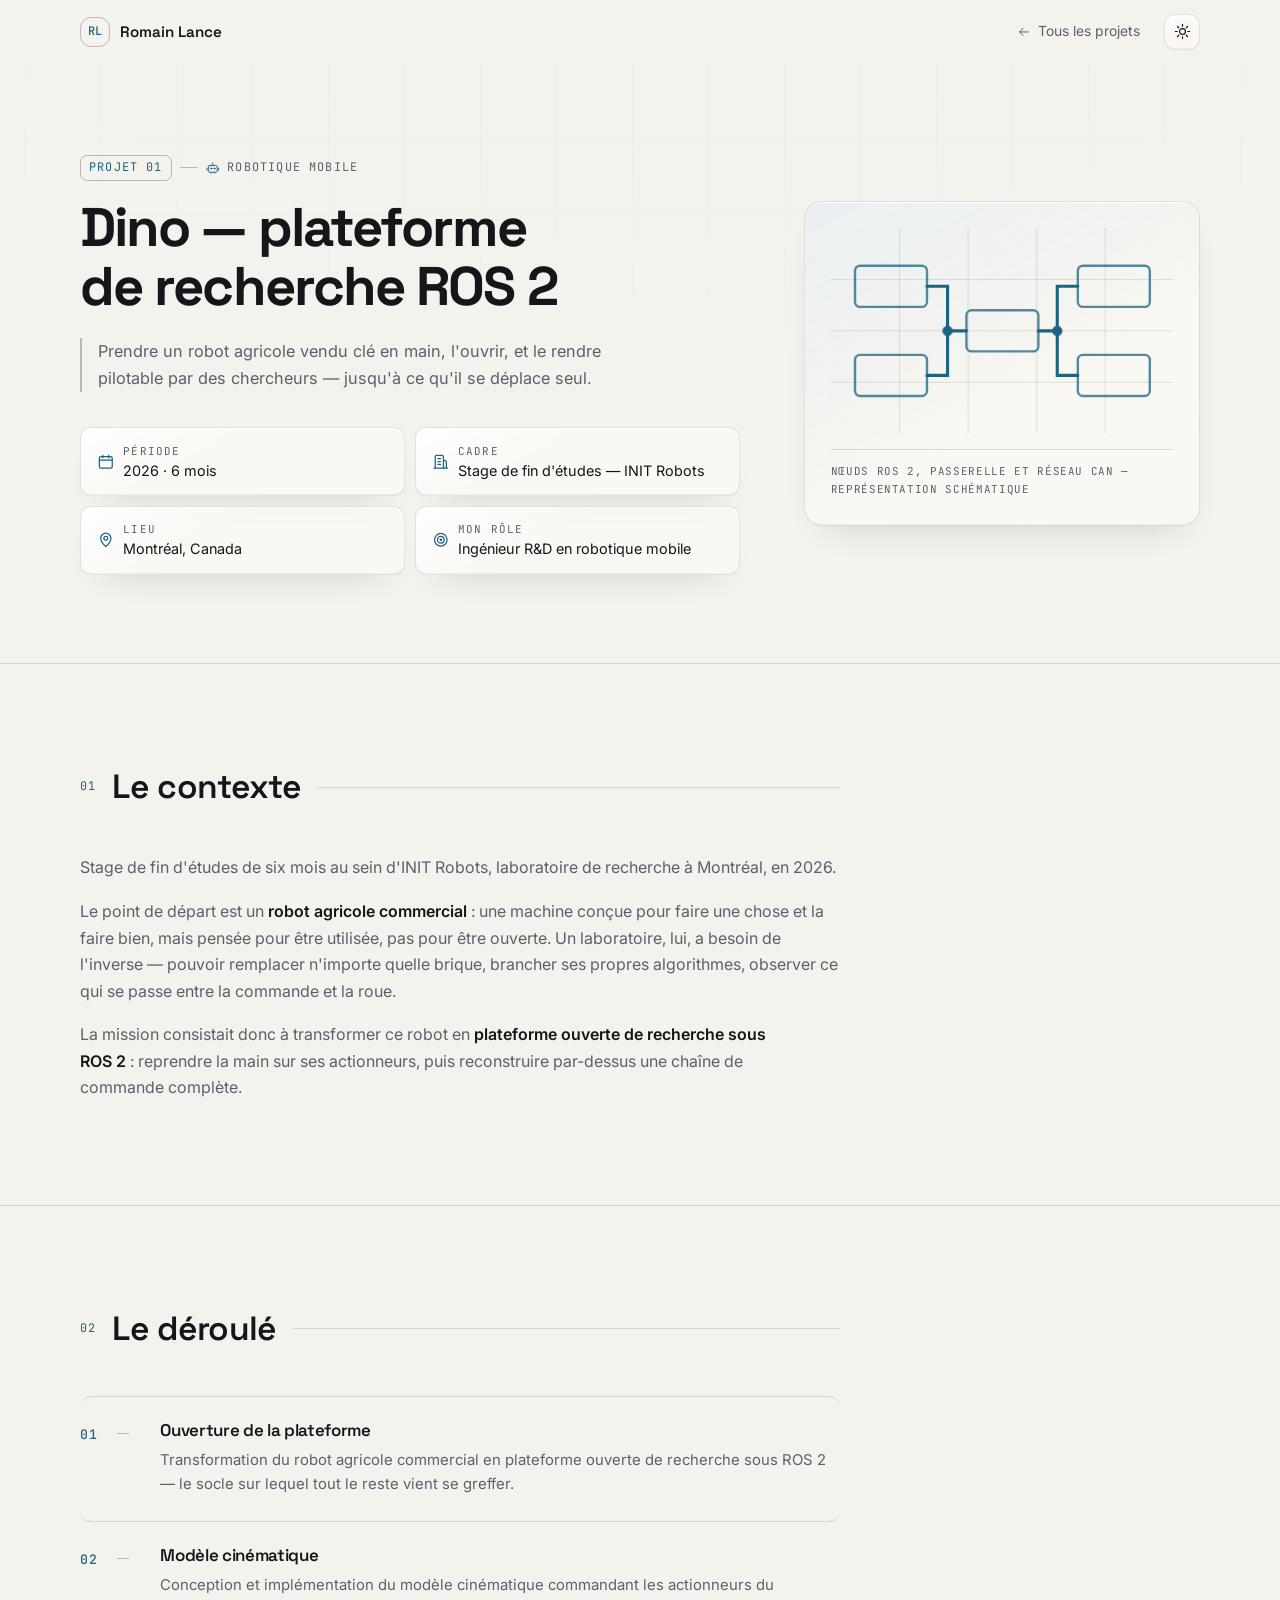
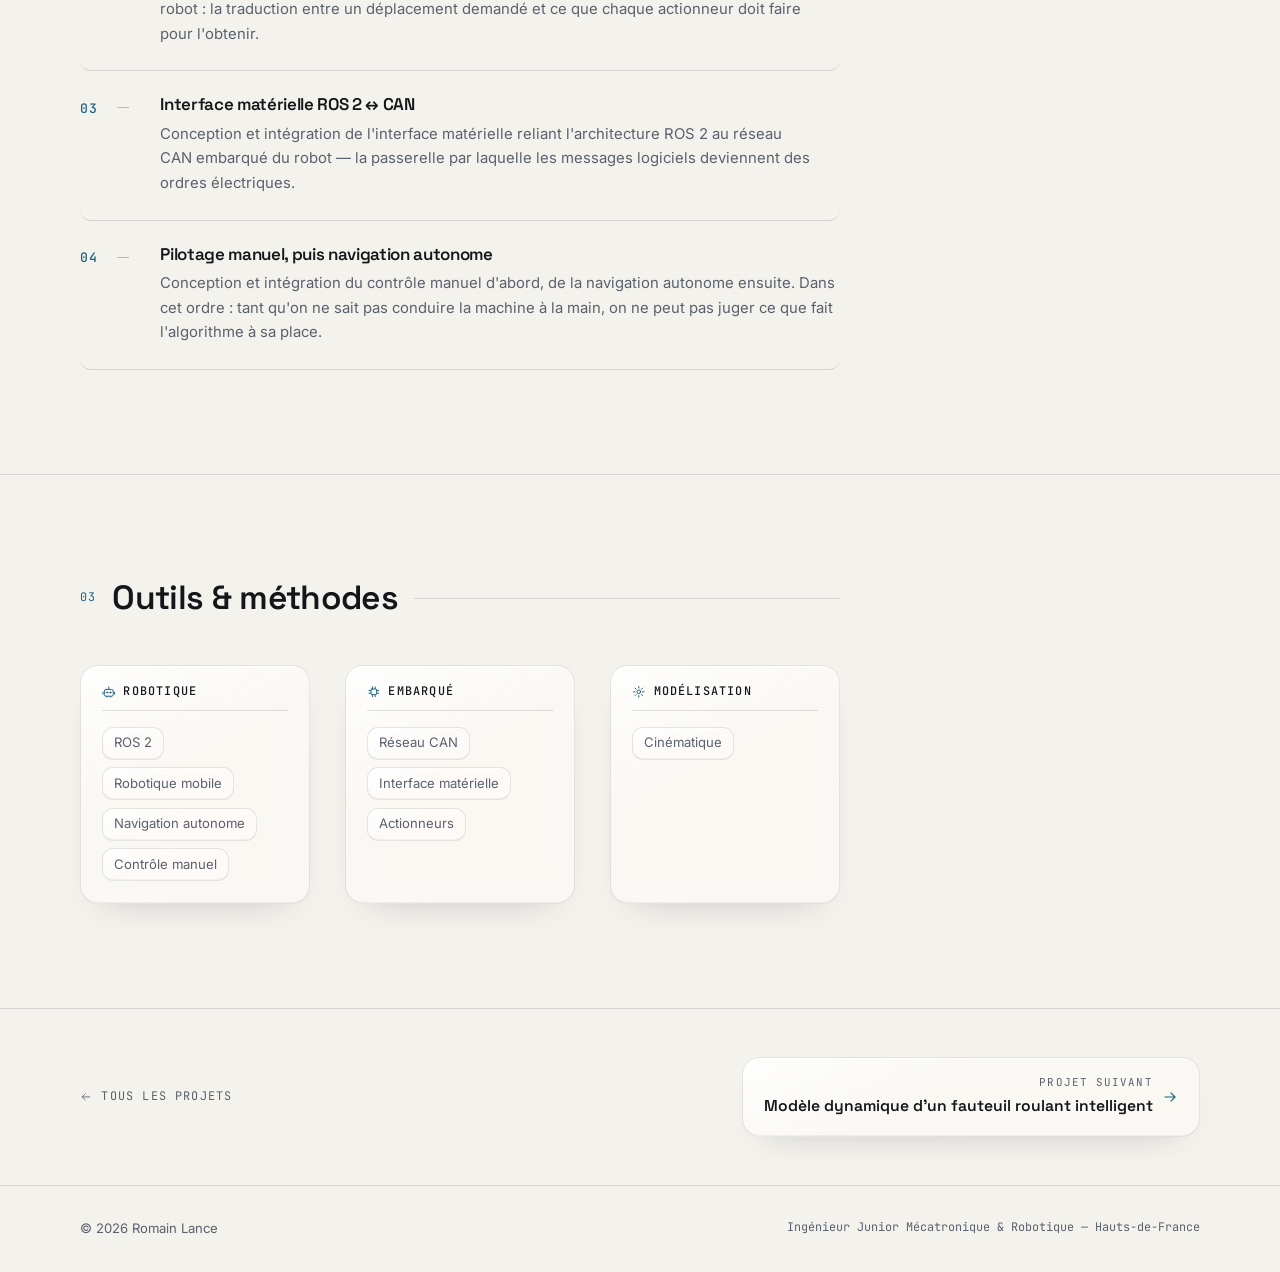
==== projets/dino-plateforme-ros2.html @ 8d3d7ca6 "Projet Dino, verre liquide, arrondis et ajustements d'interactions Contenu - Retour du titre « Ingén" ====
<!DOCTYPE html>
<html lang="fr" data-theme="light">
<head>
  <meta charset="UTF-8">
  <meta name="viewport" content="width=device-width, initial-scale=1">

  <title>Dino — plateforme de recherche ROS 2 — Romain Lance</title>
  <meta name="description" content="Stage de fin d'études chez INIT Robots à Montréal : transformation d'un robot agricole commercial en plateforme ouverte de recherche sous ROS 2, du modèle cinématique à la navigation autonome.">
  <meta name="theme-color" content="#f4f2ed" media="(prefers-color-scheme: light)">
  <meta name="theme-color" content="#0e1014" media="(prefers-color-scheme: dark)">

  <meta property="og:type" content="article">
  <meta property="og:title" content="Dino — plateforme de recherche ROS 2">
  <meta property="og:description" content="Ouvrir un robot agricole commercial pour en faire une plateforme de recherche — INIT Robots, Montréal.">
  <meta property="og:locale" content="fr_FR">

  <link rel="icon" href="data:image/svg+xml,<svg xmlns='http://www.w3.org/2000/svg' viewBox='0 0 100 100'><rect width='100' height='100' rx='18' fill='%231d6382'/><text x='50' y='69' font-family='ui-monospace,monospace' font-size='46' font-weight='700' fill='%23ffffff' text-anchor='middle'>RL</text></svg>">

  <link rel="preconnect" href="https://fonts.googleapis.com">
  <link rel="preconnect" href="https://fonts.gstatic.com" crossorigin>
  <link href="https://fonts.googleapis.com/css2?family=Inter:wght@400;500;600&family=JetBrains+Mono:wght@400;500&family=Space+Grotesk:wght@500;600;700&display=swap" rel="stylesheet">

  <link rel="stylesheet" href="../css/style.css">
  <link rel="stylesheet" href="../css/project.css">

  <script>
    (function () {
      var root = document.documentElement;

      try {
        var saved = localStorage.getItem('theme');
        var prefersDark = window.matchMedia('(prefers-color-scheme: dark)').matches;
        root.dataset.theme = saved || (prefersDark ? 'dark' : 'light');
      } catch (e) { /* stockage indisponible */ }

      // Masque les éléments animés à l'entrée ; js/effects.js les dévoile.
      root.classList.add('js-intro');

      // Filet de sécurité si effects.js ne s'exécute pas.
      window.setTimeout(function () {
        if (!root.hasAttribute('data-intro-ready')) { root.classList.remove('js-intro'); }
      }, 2500);
    })();
  </script>

  <script src="../js/icons.js" defer></script>
</head>

<body>
  <a class="skip-link" href="#contenu">Aller au contenu</a>
  <div class="page-veil" id="pageVeil" aria-hidden="true"></div>
  <div class="progress" aria-hidden="true"><span class="progress__bar" id="progressBar"></span></div>

  <header class="nav" id="nav">
    <div class="nav__inner">
      <a href="../index.html" class="nav__brand">
        <span class="nav__mark" aria-hidden="true">RL</span>
        <span class="nav__name">Romain&nbsp;Lance</span>
      </a>

      <a class="nav__back" href="../index.html#projets">
        <svg class="ico" aria-hidden="true"><use href="#i-back"></use></svg>
        Tous les projets
      </a>

      <div class="nav__actions">
        <button class="icon-btn" id="themeToggle" type="button" aria-label="Basculer le thème sombre" title="Basculer le thème">
          <svg class="ico icon-sun" aria-hidden="true"><use href="#i-sun"></use></svg>
          <svg class="ico icon-moon" aria-hidden="true"><use href="#i-moon"></use></svg>
        </button>
      </div>
    </div>
  </header>

  <main id="contenu">

    <!-- ============================================================
         EN-TÊTE DU PROJET
         ============================================================ -->
    <section class="phero">
      <div class="phero__aura" aria-hidden="true"></div>

      <div class="wrap phero__grid">
        <div class="phero__text">
          <p class="eyebrow intro" data-intro="1">
            <span class="phero__num">Projet 01</span>
            <span class="phero__sep" aria-hidden="true"></span>
            <svg class="ico" aria-hidden="true"><use href="#i-robot"></use></svg>
            Robotique mobile
          </p>

          <h1 class="phero__title">
            <span class="line intro" data-intro="2"><span>Dino — plateforme</span></span>
            <span class="line intro" data-intro="3"><span>de recherche ROS 2</span></span>
          </h1>

          <p class="phero__lede intro" data-intro="4">
            Prendre un robot agricole vendu clé en main, l'ouvrir, et le rendre pilotable par
            des chercheurs — jusqu'à ce qu'il se déplace seul.
          </p>

          <ul class="phero__meta intro" data-intro="5">
            <li>
              <svg class="ico" aria-hidden="true"><use href="#i-calendar"></use></svg>
              <span class="phero__k">Période</span>
              <span class="phero__v">2026 · 6 mois</span>
            </li>
            <li>
              <svg class="ico" aria-hidden="true"><use href="#i-building"></use></svg>
              <span class="phero__k">Cadre</span>
              <span class="phero__v">Stage de fin d'études — INIT Robots</span>
            </li>
            <li>
              <svg class="ico" aria-hidden="true"><use href="#i-pin"></use></svg>
              <span class="phero__k">Lieu</span>
              <span class="phero__v">Montréal, Canada</span>
            </li>
            <li>
              <svg class="ico" aria-hidden="true"><use href="#i-target"></use></svg>
              <span class="phero__k">Mon rôle</span>
              <span class="phero__v">Ingénieur R&amp;D en robotique mobile</span>
            </li>
          </ul>
        </div>

        <figure class="phero__figure intro" data-intro="4">
          <svg class="diagram diagram--lg" viewBox="0 0 200 120" aria-hidden="true">
            <path class="diagram__grid" d="M0 30h200M0 60h200M0 90h200M40 0v120M80 0v120M120 0v120M160 0v120"/>
            <path class="diagram__draw" d="M56 34h12v26h11M56 86h12V60M121 60h11V34h12M132 60v26h12"/>
            <rect class="diagram__box" x="14" y="22" width="42" height="24" rx="3"/>
            <rect class="diagram__box" x="14" y="74" width="42" height="24" rx="3"/>
            <rect class="diagram__box" x="79" y="48" width="42" height="24" rx="3"/>
            <rect class="diagram__box" x="144" y="22" width="42" height="24" rx="3"/>
            <rect class="diagram__box" x="144" y="74" width="42" height="24" rx="3"/>
            <circle class="diagram__dot" cx="68" cy="60" r="3"/>
            <circle class="diagram__dot" cx="132" cy="60" r="3"/>
          </svg>
          <figcaption>Nœuds ROS 2, passerelle et réseau CAN — représentation schématique</figcaption>
        </figure>
      </div>
    </section>

    <!-- ============================================================
         LE CONTEXTE
         ============================================================ -->
    <section class="section">
      <div class="wrap wrap--narrow">
        <header class="section__head reveal" data-reveal="up">
          <span class="section__num" aria-hidden="true">01</span>
          <h2>Le contexte</h2>
          <span class="section__rule" aria-hidden="true"></span>
        </header>

        <div class="prose reveal" data-reveal="up">
          <p>
            Stage de fin d'études de six mois au sein d'INIT&nbsp;Robots, laboratoire de recherche
            à Montréal, en 2026.
          </p>
          <p>
            Le point de départ est un <strong>robot agricole commercial</strong> : une machine
            conçue pour faire une chose et la faire bien, mais pensée pour être utilisée, pas
            pour être ouverte. Un laboratoire, lui, a besoin de l'inverse — pouvoir remplacer
            n'importe quelle brique, brancher ses propres algorithmes, observer ce qui se passe
            entre la commande et la roue.
          </p>
          <p>
            La mission consistait donc à transformer ce robot en <strong>plateforme ouverte de
            recherche sous ROS&nbsp;2</strong> : reprendre la main sur ses actionneurs, puis
            reconstruire par-dessus une chaîne de commande complète.
          </p>
        </div>
      </div>
    </section>

    <!-- ============================================================
         LE DÉROULÉ
         ============================================================ -->
    <section class="section">
      <div class="wrap wrap--narrow">
        <header class="section__head reveal" data-reveal="up">
          <span class="section__num" aria-hidden="true">02</span>
          <h2>Le déroulé</h2>
          <span class="section__rule" aria-hidden="true"></span>
        </header>

        <ol class="steps">
          <li class="step reveal" data-reveal="up">
            <span class="step__num" aria-hidden="true">01</span>
            <div class="step__body">
              <h3>Ouverture de la plateforme</h3>
              <p>
                Transformation du robot agricole commercial en plateforme ouverte de recherche
                sous ROS&nbsp;2 — le socle sur lequel tout le reste vient se greffer.
              </p>
            </div>
          </li>

          <li class="step reveal" data-reveal="up">
            <span class="step__num" aria-hidden="true">02</span>
            <div class="step__body">
              <h3>Modèle cinématique</h3>
              <p>
                Conception et implémentation du modèle cinématique commandant les actionneurs
                du robot : la traduction entre un déplacement demandé et ce que chaque
                actionneur doit faire pour l'obtenir.
              </p>
            </div>
          </li>

          <li class="step reveal" data-reveal="up">
            <span class="step__num" aria-hidden="true">03</span>
            <div class="step__body">
              <h3>Interface matérielle ROS 2 ↔ CAN</h3>
              <p>
                Conception et intégration de l'interface matérielle reliant l'architecture
                ROS&nbsp;2 au réseau CAN embarqué du robot — la passerelle par laquelle les
                messages logiciels deviennent des ordres électriques.
              </p>
            </div>
          </li>

          <li class="step reveal" data-reveal="up">
            <span class="step__num" aria-hidden="true">04</span>
            <div class="step__body">
              <h3>Pilotage manuel, puis navigation autonome</h3>
              <p>
                Conception et intégration du contrôle manuel d'abord, de la navigation autonome
                ensuite. Dans cet ordre : tant qu'on ne sait pas conduire la machine à la main,
                on ne peut pas juger ce que fait l'algorithme à sa place.
              </p>
            </div>
          </li>
        </ol>
      </div>
    </section>

    <!-- ============================================================
         OUTILS & MÉTHODES
         ============================================================ -->
    <section class="section">
      <div class="wrap wrap--narrow">
        <header class="section__head reveal" data-reveal="up">
          <span class="section__num" aria-hidden="true">03</span>
          <h2>Outils &amp; méthodes</h2>
          <span class="section__rule" aria-hidden="true"></span>
        </header>

        <div class="toolset">
          <section class="skill reveal spotlight tilt" data-reveal="up">
            <h3 class="skill__title"><svg class="ico" aria-hidden="true"><use href="#i-robot"></use></svg> Robotique</h3>
            <ul class="tags">
              <li>ROS 2</li><li>Robotique mobile</li><li>Navigation autonome</li><li>Contrôle manuel</li>
            </ul>
          </section>

          <section class="skill reveal spotlight tilt" data-reveal="up">
            <h3 class="skill__title"><svg class="ico" aria-hidden="true"><use href="#i-chip"></use></svg> Embarqué</h3>
            <ul class="tags">
              <li>Réseau CAN</li><li>Interface matérielle</li><li>Actionneurs</li>
            </ul>
          </section>

          <section class="skill reveal spotlight tilt" data-reveal="up">
            <h3 class="skill__title"><svg class="ico" aria-hidden="true"><use href="#i-cog"></use></svg> Modélisation</h3>
            <ul class="tags">
              <li>Cinématique</li>
            </ul>
          </section>
        </div>
      </div>
    </section>

    <nav class="pnav" aria-label="Autres projets">
      <div class="wrap pnav__inner">
        <a class="pnav__link pnav__link--all" href="../index.html#projets">
          <svg class="ico" aria-hidden="true"><use href="#i-back"></use></svg>
          Tous les projets
        </a>
        <a class="pnav__link pnav__link--next magnetic" href="fauteuil-roulant-intelligent.html">
          <span>
            <span class="pnav__k">Projet suivant</span>
            <span class="pnav__v">Modèle dynamique d'un fauteuil roulant intelligent</span>
          </span>
          <svg class="ico" aria-hidden="true"><use href="#i-arrow"></use></svg>
        </a>
      </div>
    </nav>

  </main>

  <footer class="footer">
    <div class="wrap footer__inner">
      <p>© <span id="year">2026</span> Romain Lance</p>
      <p class="footer__meta">Ingénieur Junior Mécatronique &amp; Robotique — Hauts-de-France</p>
    </div>
  </footer>

  <script src="../js/main.js"></script>
  <script src="../js/effects.js"></script>
</body>
</html>
---- css/style.css ----
/* =============================================================================
   Portfolio — Romain Lance
   Feuille de styles principale, partagée par toutes les pages.

   Direction visuelle « blueprint technique » : charbon / ivoire, accent
   bleu-acier, grille de fond en filigrane, repères de coupe et métadonnées
   en monospace.

   Sommaire
   01. Réinitialisation et base
   02. Jetons de thème (clair / sombre)
   03. Typographie
   04. Icônes
   05. Utilitaires de mise en page
   06. Fond quadrillé
   07. Voile de transition entre pages
   08. Navigation
   09. Hero
   10. En-têtes de section
   11. À propos
   12. Timeline (parcours)
   13. Cartes projets
   14. Diagrammes SVG
   15. Compétences
   16. Formation
   17. Contact
   18. Pied de page
   19. Verre liquide
   20. Effets au pointeur (halo, relief, aimantation)
   21. Animations d'entrée et apparitions au scroll
   22. Responsive
   23. Impression
   ========================================================================== */


/* 01. RÉINITIALISATION ET BASE
   -------------------------------------------------------------------------- */
*,
*::before,
*::after { box-sizing: border-box; }

* { margin: 0; }

html {
  scroll-behavior: smooth;
  -webkit-text-size-adjust: 100%;
}

body {
  background: var(--bg);
  color: var(--ink);
  font-family: var(--font-body);
  font-size: 1rem;
  line-height: 1.65;
  -webkit-font-smoothing: antialiased;
  overflow-x: hidden;
  transition: background-color .3s ease, color .3s ease;
  /* Le pointeur garde la même forme sur toute la page : la valeur par défaut
     `auto` fait basculer en curseur de saisie dès qu'on passe sur du texte,
     ce qui donne une impression d'instabilité. La sélection du texte reste
     évidemment possible. */
  cursor: default;
}

/* Seuls les éléments réellement actionnables changent la forme du pointeur */
a,
button,
label,
summary,
.tl { cursor: pointer; }

input,
textarea,
select { cursor: text; }

button,
input[type='submit'],
input[type='button'] { cursor: pointer; }

img { display: block; max-width: 100%; }

ul, ol { list-style: none; padding: 0; }

a { color: inherit; text-decoration: none; }

button, input, textarea { font: inherit; color: inherit; }

:focus-visible {
  outline: 2px solid var(--accent);
  outline-offset: 3px;
  border-radius: 2px;
}

.skip-link {
  position: absolute;
  top: -100px;
  left: 1rem;
  z-index: 300;
  padding: .6rem 1rem;
  background: var(--accent);
  color: #fff;
  font-size: .85rem;
  transition: top .2s ease;
}
.skip-link:focus { top: 1rem; }


/* 02. JETONS DE THÈME
   -------------------------------------------------------------------------- */
:root {
  --font-title: 'Space Grotesk', system-ui, sans-serif;
  --font-body: 'Inter', system-ui, -apple-system, sans-serif;
  --font-mono: 'JetBrains Mono', ui-monospace, 'SFMono-Regular', monospace;

  --wrap: 1120px;
  --wrap-narrow: 760px;
  --nav-h: 64px;
  --grid-size: 76px;

  /* Échelle d'arrondis : petits contrôles, panneaux, grands blocs */
  --radius-sm: 7px;
  --radius: 11px;
  --radius-lg: 18px;
  --radius-xl: 24px;

  --ease-out: cubic-bezier(.2, .7, .3, 1);

  /* Recette du verre liquide, assemblée une fois et réutilisée partout.
     Les variables citées ici sont redéfinies par thème plus bas : la
     résolution ayant lieu sur l'élément, chaque thème obtient sa version. */
  --glass-fill: linear-gradient(152deg, var(--glass-sheen), transparent 42%);
  --glass-shadow-stack:
    inset 0 1px 0 0 var(--glass-sheen),
    inset 0 -1px 0 0 var(--glass-shade),
    0 16px 36px -26px var(--glass-cast);
  --glass-blur: blur(12px) saturate(165%);
}

/* Thème clair — ivoire / charbon */
[data-theme='light'] {
  --bg: #f4f2ed;
  --surface: #fbfaf8;
  --surface-2: #efece5;
  --ink: #14161a;
  --muted: #59616d;
  --line: rgba(20, 22, 26, .13);
  --line-2: rgba(20, 22, 26, .26);
  --grid: rgba(20, 22, 26, .055);
  --accent: #1d6382;
  --accent-ink: #ffffff;
  --accent-wash: rgba(29, 99, 130, .09);
  --accent-glow: rgba(29, 99, 130, .16);
  /* Halos au curseur : volontairement très peu opaques, l'effet doit se
     deviner plutôt que se voir. */
  --aura: rgba(29, 99, 130, .11);
  --aura-soft: rgba(29, 99, 130, .045);
  --signal: #a9532a;
  --nav-bg: rgba(244, 242, 237, .82);
  --veil: #f4f2ed;

  /* Verre liquide — thème clair */
  --glass-bg: rgba(253, 252, 250, .58);
  --glass-edge: rgba(20, 22, 26, .10);
  --glass-sheen: rgba(255, 255, 255, .85);
  --glass-shade: rgba(20, 22, 26, .05);
  --glass-cast: rgba(20, 22, 26, .30);
}

/* Thème sombre — nuit d'atelier */
[data-theme='dark'] {
  --bg: #0e1014;
  --surface: #14181e;
  --surface-2: #191e26;
  --ink: #e7eaee;
  --muted: #98a1ad;
  --line: rgba(231, 234, 238, .13);
  --line-2: rgba(231, 234, 238, .28);
  --grid: rgba(231, 234, 238, .05);
  --accent: #63b3d4;
  --accent-ink: #0e1014;
  --accent-wash: rgba(99, 179, 212, .12);
  --accent-glow: rgba(99, 179, 212, .22);
  --aura: rgba(99, 179, 212, .14);
  --aura-soft: rgba(99, 179, 212, .055);
  --signal: #dd9a63;
  --nav-bg: rgba(14, 16, 20, .82);
  --veil: #0e1014;

  /* Verre liquide — thème sombre */
  --glass-bg: rgba(30, 36, 45, .55);
  --glass-edge: rgba(231, 234, 238, .12);
  --glass-sheen: rgba(255, 255, 255, .10);
  --glass-shade: rgba(0, 0, 0, .22);
  --glass-cast: rgba(0, 0, 0, .60);
}


/* 03. TYPOGRAPHIE
   -------------------------------------------------------------------------- */
h1, h2, h3 {
  font-family: var(--font-title);
  font-weight: 600;
  line-height: 1.15;
  letter-spacing: -.02em;
  text-wrap: balance;
}

h2 { font-size: clamp(1.6rem, 3.2vw, 2.1rem); }
h3 { font-size: 1.06rem; }

p { text-wrap: pretty; }

strong { font-weight: 600; }

/* Étiquette monospace en petites capitales — signature du thème blueprint */
.eyebrow,
.section__num,
.tl__meta,
.pcard__top,
.skill__title,
.edu__years,
.contact__k,
.interests__label,
.plate__spec dt {
  font-family: var(--font-mono);
  font-size: .74rem;
  letter-spacing: .1em;
  text-transform: uppercase;
  color: var(--muted);
}


/* 04. ICÔNES
   --------------------------------------------------------------------------
   Sprite injecté par js/icons.js, appelé via <use href="#i-xxx">.
   Taille calée sur la police courante pour rester alignée avec le texte. */
.ico {
  display: inline-block;
  width: 1em;
  height: 1em;
  flex: 0 0 auto;
  fill: none;
  stroke: currentColor;
  stroke-width: 1.7;
  stroke-linecap: round;
  stroke-linejoin: round;
  vertical-align: -.14em;
  overflow: visible;
}

/* Les icônes des étiquettes monospace sont légèrement agrandies pour
   compenser la petite taille de police. */
.eyebrow .ico,
.tl__meta .ico,
.pcard__top .ico,
.edu__years .ico,
.contact__k .ico,
.interests__label .ico,
.plate__spec dt .ico {
  width: 1.15em;
  height: 1.15em;
  color: var(--accent);
}


/* 05. UTILITAIRES DE MISE EN PAGE
   -------------------------------------------------------------------------- */
.wrap {
  width: min(100% - 2.5rem, var(--wrap));
  margin-inline: auto;
}

/* Colonne de lecture des pages projet. On garde la largeur du conteneur
   normal et on bride les enfants, plutôt que de rétrécir le conteneur
   lui-même : le bord gauche reste ainsi aligné sur celui du reste du site,
   au lieu de flotter au centre. */
.wrap--narrow > * { max-width: var(--wrap-narrow); }

.section {
  position: relative;
  padding-block: clamp(4rem, 9vw, 6.5rem);
  scroll-margin-top: calc(var(--nav-h) + 24px);
  /* Garde-fou : une apparition qui décale un élément vers la droite (voir §20)
     élargirait sinon la page. Cantonné aux sections — sur <html> ou <body>,
     la valeur se propagerait au viewport et casserait la barre sticky.
     `clip` et non `hidden` : aucun conteneur de défilement n'est créé, donc
     l'axe vertical reste intact. */
  overflow-x: clip;
}

.section + .section { border-top: 1px solid var(--line); }

/* --- Boutons --- */
.btn {
  position: relative;
  display: inline-flex;
  align-items: center;
  gap: .5rem;
  padding: .72rem 1.35rem;
  border: 1px solid transparent;
  border-radius: var(--radius);
  font-size: .92rem;
  font-weight: 500;
  cursor: pointer;
  overflow: hidden;
  isolation: isolate;
  transition: background-color .2s ease, color .2s ease,
              border-color .2s ease, box-shadow .3s ease;
}

/* Reflet qui balaie le bouton au survol */
.btn::before {
  content: '';
  position: absolute;
  inset: 0;
  z-index: -1;
  background: linear-gradient(110deg, transparent 25%, rgba(255, 255, 255, .22) 50%, transparent 75%);
  transform: translateX(-120%);
  transition: transform .7s var(--ease-out);
}
.btn:hover::before { transform: translateX(120%); }

.btn .ico { transition: transform .25s var(--ease-out); }
.btn:hover .ico { transform: translateX(3px); }

.btn--primary {
  background: var(--accent);
  color: var(--accent-ink);
}
.btn--primary:hover { box-shadow: 0 8px 26px -8px var(--accent-glow); }

.btn--ghost { border-color: var(--line-2); color: var(--ink); }
.btn--ghost:hover { border-color: var(--accent); color: var(--accent); }

/* --- Étiquettes de compétences / technologies --- */
.tags {
  display: flex;
  flex-wrap: wrap;
  gap: .45rem;
}
.tags li {
  padding: .3rem .68rem;
  border: 1px solid var(--line);
  border-radius: var(--radius);
  background: var(--surface);
  font-size: .82rem;
  color: var(--muted);
  transition: border-color .25s ease, color .25s ease,
              transform .25s var(--ease-out), background-color .25s ease;
}
.tags li:hover {
  border-color: var(--accent);
  color: var(--ink);
  background: var(--glass-fill), var(--accent-wash);
  transform: translateY(-2px);
}

.tags--sm li { font-size: .76rem; padding: .22rem .55rem; }

/* Savoir-être : différenciés par un liseré teinté plutôt qu'une couleur pleine */
.tags--soft li {
  border-color: var(--line);
  border-left: 2px solid var(--signal);
  background: transparent;
}

/* --- Barre de progression de lecture --- */
.progress {
  position: fixed;
  inset: 0 0 auto 0;
  z-index: 120;
  height: 2px;
  pointer-events: none;
}
.progress__bar {
  display: block;
  height: 100%;
  width: 0;
  background: var(--accent);
  box-shadow: 0 0 12px var(--accent-glow);
}


/* 06. FOND QUADRILLÉ
   --------------------------------------------------------------------------
   Grille technique fixe, estompée par un masque radial, animée très lentement
   pour donner de la profondeur sans jamais attirer l'œil. */
body::before {
  content: '';
  position: fixed;
  inset: -10%;
  z-index: -2;
  background-image:
    linear-gradient(to right, var(--grid) 1px, transparent 1px),
    linear-gradient(to bottom, var(--grid) 1px, transparent 1px);
  background-size: var(--grid-size) var(--grid-size);
  -webkit-mask-image: radial-gradient(ellipse 85% 55% at 50% 0%, #000 5%, transparent 78%);
          mask-image: radial-gradient(ellipse 85% 55% at 50% 0%, #000 5%, transparent 78%);
  pointer-events: none;
  animation: gridDrift 32s linear infinite;
}
@keyframes gridDrift {
  from { background-position: 0 0; }
  to   { background-position: var(--grid-size) var(--grid-size); }
}


/* 07. VOILE DE TRANSITION ENTRE PAGES
   --------------------------------------------------------------------------
   Couvre l'écran le temps de la navigation vers une page projet, puis
   s'efface au chargement de la nouvelle page. */
.page-veil {
  position: fixed;
  inset: 0;
  z-index: 250;
  background: var(--veil);
  opacity: 0;
  visibility: hidden;
  pointer-events: none;
  transition: opacity .38s ease, visibility .38s;
}
.page-veil.is-on {
  opacity: 1;
  visibility: visible;
}


/* 08. NAVIGATION
   -------------------------------------------------------------------------- */
.nav {
  position: sticky;
  top: 0;
  z-index: 100;
  height: var(--nav-h);
  background: var(--nav-bg);
  backdrop-filter: saturate(160%) blur(12px);
  -webkit-backdrop-filter: saturate(160%) blur(12px);
  border-bottom: 1px solid transparent;
  transition: border-color .3s ease;
}
.nav.is-stuck { border-bottom-color: var(--line); }

.nav__inner {
  width: min(100% - 2.5rem, var(--wrap));
  height: 100%;
  margin-inline: auto;
  display: flex;
  align-items: center;
  gap: 1.5rem;
}

.nav__brand { display: flex; align-items: center; gap: .6rem; margin-right: auto; }

.nav__mark {
  display: grid;
  place-items: center;
  width: 30px;
  height: 30px;
  border: 1px solid var(--line-2);
  border-radius: var(--radius);
  font-family: var(--font-mono);
  font-size: .74rem;
  font-weight: 500;
  color: var(--accent);
  transition: border-color .25s ease, background-color .25s ease;
}
.nav__brand:hover .nav__mark { border-color: var(--accent); background: var(--accent-wash); }

.nav__name { font-family: var(--font-title); font-weight: 600; font-size: .95rem; }

.nav__links { display: flex; align-items: center; gap: .35rem; }

.nav__links a {
  position: relative;
  padding: .45rem .7rem;
  border-radius: var(--radius);
  font-size: .87rem;
  color: var(--muted);
  transition: color .2s ease, background-color .2s ease;
}
.nav__links a span {
  font-family: var(--font-mono);
  font-size: .68rem;
  opacity: .55;
  margin-right: .3rem;
}
.nav__links a:hover { color: var(--ink); background: var(--accent-wash); }

/* Soulignement qui se déploie sur la section courante */
.nav__links a::after {
  content: '';
  position: absolute;
  left: .7rem;
  right: .7rem;
  bottom: .2rem;
  height: 1px;
  background: var(--accent);
  transform: scaleX(0);
  transform-origin: left;
  transition: transform .3s var(--ease-out);
}
.nav__links a.is-active { color: var(--accent); }
.nav__links a.is-active span { opacity: 1; }
.nav__links a.is-active::after { transform: scaleX(1); }

/* Lien « retour » des pages projet.
   nowrap : sur mobile, le libellé passerait sinon sur deux lignes et ferait
   déborder la barre de sa hauteur fixe. */
.nav__back {
  display: inline-flex;
  align-items: center;
  gap: .45rem;
  white-space: nowrap;
  font-size: .87rem;
  color: var(--muted);
  transition: color .2s ease, gap .25s var(--ease-out);
}
.nav__back:hover { color: var(--accent); gap: .7rem; }

.nav__actions { display: flex; align-items: center; gap: .4rem; }

.icon-btn {
  display: grid;
  place-items: center;
  width: 36px;
  height: 36px;
  border: 1px solid var(--line);
  border-radius: var(--radius);
  background: transparent;
  font-size: 17px;
  cursor: pointer;
  transition: border-color .25s ease, color .25s ease, background-color .25s ease;
}
.icon-btn:hover {
  border-color: var(--accent);
  color: var(--accent);
  background: var(--glass-fill), var(--accent-wash);
}

/* Une seule icône visible selon le thème actif */
[data-theme='light'] .icon-moon,
[data-theme='dark'] .icon-sun { display: none; }

.nav__burger { display: none; }


/* 09. HERO
   -------------------------------------------------------------------------- */
.hero {
  position: relative;
  padding-block: clamp(3.5rem, 9vw, 7rem) clamp(3rem, 6vw, 4.5rem);
  border-bottom: 1px solid var(--line);
  overflow: hidden;
}

/* Halo qui suit le curseur (--mx / --my posés par js/effects.js).
   Deux paliers de dégradé plutôt qu'un seul : le cœur reste discret et la
   décroissance est assez longue pour qu'aucun bord ne se devine. */
.hero__aura {
  position: absolute;
  inset: 0;
  z-index: 0;
  pointer-events: none;
  background: radial-gradient(
    circle 260px at var(--mx, 72%) var(--my, 34%),
    var(--aura) 0%,
    var(--aura-soft) 42%,
    transparent 72%
  );
  opacity: 0;
  transition: opacity .6s ease;
}
.hero:hover .hero__aura { opacity: 1; }

.hero__grid {
  position: relative;
  z-index: 1;
  display: grid;
  grid-template-columns: minmax(0, 1.35fr) minmax(0, .65fr);
  gap: clamp(2rem, 5vw, 4.5rem);
  align-items: center;
}

.eyebrow { display: inline-flex; align-items: center; gap: .5rem; }

/* Pastille « disponible », doucement pulsée */
.dot {
  width: 7px;
  height: 7px;
  border-radius: 50%;
  background: var(--signal);
  animation: pulse 2.6s ease-out infinite;
}
@keyframes pulse {
  0%   { box-shadow: 0 0 0 0 color-mix(in srgb, var(--signal) 55%, transparent); }
  70%  { box-shadow: 0 0 0 9px transparent; }
  100% { box-shadow: 0 0 0 0 transparent; }
}

.hero__name {
  margin-top: 1.1rem;
  font-size: clamp(3rem, 10.5vw, 6.2rem);
  font-weight: 700;
  letter-spacing: -.045em;
  line-height: .92;
}

/* Chaque ligne masque son contenu, qui remonte à l'entrée (voir §20) */
.line {
  display: block;
  overflow: hidden;
  padding-bottom: .06em;
}
.line > span { display: block; }

.hero__role {
  margin-top: 1.2rem;
  font-family: var(--font-title);
  font-size: clamp(1rem, 2.2vw, 1.22rem);
  font-weight: 500;
  color: var(--accent);
}

/* Le trait vertical rappelle les cotes d'un plan */
.hero__pitch {
  max-width: 52ch;
  margin-top: 1.1rem;
  padding-left: 1rem;
  border-left: 2px solid var(--line-2);
  color: var(--muted);
  font-size: 1.02rem;
}

.hero__cta { display: flex; flex-wrap: wrap; gap: .7rem; margin-top: 2rem; }

.hero__social {
  display: flex;
  flex-wrap: wrap;
  gap: .35rem 1.4rem;
  margin-top: 2.2rem;
  padding-top: 1.4rem;
  border-top: 1px solid var(--line);
}
.hero__social a {
  display: inline-flex;
  align-items: center;
  gap: .5rem;
  font-size: .86rem;
  color: var(--muted);
  transition: color .2s ease;
}
.hero__social a:hover { color: var(--accent); }

/* Indicateur de défilement, en bas du hero */
.hero__scroll {
  position: relative;
  z-index: 1;
  display: flex;
  align-items: center;
  gap: .7rem;
  width: min(100% - 2.5rem, var(--wrap));
  margin: clamp(2rem, 5vw, 3.5rem) auto 0;
}
.hero__scroll-line {
  position: relative;
  width: 62px;
  height: 1px;
  background: var(--line-2);
  overflow: hidden;
}
/* Un segment d'accent parcourt le trait en boucle */
.hero__scroll-line::after {
  content: '';
  position: absolute;
  inset: 0 auto 0 0;
  width: 40%;
  background: var(--accent);
  animation: scrollHint 2.4s ease-in-out infinite;
}
@keyframes scrollHint {
  0%, 100% { transform: translateX(-110%); }
  50%      { transform: translateX(180%); }
}
.hero__scroll-label {
  font-family: var(--font-mono);
  font-size: .68rem;
  letter-spacing: .16em;
  text-transform: uppercase;
  color: var(--muted);
}

/* --- Plaque monogramme (placeholder d'avatar) --- */
.hero__plate { display: flex; flex-direction: column; gap: 1.4rem; }

.plate {
  position: relative;
  display: grid;
  place-items: center;
  aspect-ratio: 1;
  overflow: hidden;
  background:
    linear-gradient(135deg, var(--accent-wash), transparent 65%),
    var(--surface);
  border: 1px solid var(--line);
  /* --rx / --ry posés par l'effet de relief (js/effects.js) */
  transform: perspective(700px) rotateX(var(--rx, 0deg)) rotateY(var(--ry, 0deg));
  transition: transform .35s var(--ease-out), box-shadow .35s ease;
}
.plate:hover { box-shadow: 0 24px 60px -30px var(--accent-glow); }

/* Repères de coupe aux quatre angles.
   Rentrés de 9 px à l'intérieur plutôt que collés à l'arête : la plaque étant
   arrondie et masquant ce qui dépasse, des équerres posées sur l'angle même
   seraient entièrement rognées par la courbe. Leur propre arrondi reprend
   celui du panneau, moins le retrait. */
.plate__corner {
  position: absolute;
  width: 22px;
  height: 22px;
  border: 2px solid var(--accent);
  transition: width .35s var(--ease-out), height .35s var(--ease-out);
}
.plate:hover .plate__corner { width: 30px; height: 30px; }
.plate__corner--tl { top: 9px; left: 9px; border-right: 0; border-bottom: 0; border-top-left-radius: 9px; }
.plate__corner--tr { top: 9px; right: 9px; border-left: 0; border-bottom: 0; border-top-right-radius: 9px; }
.plate__corner--bl { bottom: 9px; left: 9px; border-right: 0; border-top: 0; border-bottom-left-radius: 9px; }
.plate__corner--br { bottom: 9px; right: 9px; border-left: 0; border-top: 0; border-bottom-right-radius: 9px; }

/* Ligne de balayage, clin d'œil aux bancs de mesure */
.plate__scan {
  position: absolute;
  left: 0;
  right: 0;
  height: 28%;
  background: linear-gradient(to bottom, transparent, var(--accent-wash), transparent);
  animation: scan 5.5s ease-in-out infinite;
  pointer-events: none;
}
@keyframes scan {
  0%, 100% { transform: translateY(-140%); }
  50%      { transform: translateY(400%); }
}

.plate__mono {
  position: relative;
  font-family: var(--font-title);
  font-size: clamp(3rem, 7vw, 4.6rem);
  font-weight: 700;
  letter-spacing: -.05em;
  color: var(--ink);
}

.plate__spec { display: grid; gap: .55rem; }
.plate__spec > div {
  display: flex;
  justify-content: space-between;
  align-items: baseline;
  gap: 1rem;
  padding-bottom: .5rem;
  border-bottom: 1px solid var(--line);
}
.plate__spec dt { display: inline-flex; align-items: center; gap: .4rem; }
.plate__spec dd { font-size: .82rem; text-align: right; }


/* 10. EN-TÊTES DE SECTION
   -------------------------------------------------------------------------- */
.section__head {
  display: flex;
  align-items: center;
  gap: 1rem;
  margin-bottom: clamp(2rem, 4vw, 3rem);
}
.section__num { color: var(--accent); }

/* Le filet se déploie de la gauche vers la droite à l'apparition */
.section__rule {
  flex: 1;
  height: 1px;
  background: var(--line);
  transform: scaleX(0);
  transform-origin: left;
  transition: transform .9s var(--ease-out) .15s;
}
.reveal.is-visible .section__rule,
.section__head.is-visible .section__rule { transform: scaleX(1); }


/* 11. À PROPOS
   -------------------------------------------------------------------------- */
.about {
  display: grid;
  grid-template-columns: minmax(0, 1.5fr) minmax(0, .5fr);
  gap: clamp(2rem, 5vw, 4rem);
  align-items: start;
}

.about__text p + p { margin-top: 1rem; }
.about__text p { color: var(--muted); }

.about__text .lead {
  font-family: var(--font-title);
  font-size: clamp(1.1rem, 2.3vw, 1.32rem);
  font-weight: 500;
  line-height: 1.45;
  color: var(--ink);
  margin-bottom: 1.4rem;
}

.about__text strong { color: var(--ink); }

.stats { display: grid; gap: .6rem; }
.stats li {
  display: flex;
  align-items: baseline;
  gap: .6rem;
  padding: 1.1rem 1.2rem;
  border-radius: var(--radius-lg);
  transition: border-color .25s ease, box-shadow .3s ease;
}
.stats li:hover { border-color: var(--accent); }

.stats__ico {
  font-size: 1rem;
  color: var(--accent);
  align-self: center;
}
.stats__num {
  font-family: var(--font-title);
  font-size: 1.9rem;
  font-weight: 700;
  color: var(--accent);
  line-height: 1;
  font-variant-numeric: tabular-nums;
}
.stats__label { font-size: .84rem; color: var(--muted); }


/* 12. TIMELINE (PARCOURS)
   -------------------------------------------------------------------------- */
.timeline { position: relative; display: grid; gap: 0; }

/* Rail principal + remplissage progressif piloté au défilement */
.timeline__rail {
  position: absolute;
  top: .5rem;
  bottom: 1rem;
  left: 152px;
  width: 1px;
  background: var(--line);
}
.timeline__fill {
  display: block;
  width: 100%;
  height: 0;
  background: var(--accent);
  box-shadow: 0 0 10px var(--accent-glow);
  transition: height .15s linear;
}

/* Chaque expérience est cliquable : le clic la recentre à l'écran
   (voir js/main.js). Le pointeur et le nœud qui s'allume au survol
   suffisent à signaler l'interaction, sans ajouter de bouton. */
.tl {
  position: relative;
  display: grid;
  grid-template-columns: 120px minmax(0, 1fr);
  gap: 2rem;
  padding-block: 2rem;
  border-radius: var(--radius);
}
.tl:first-child { padding-top: 0; }
.tl:focus-visible { outline: 2px solid var(--accent); outline-offset: 8px; }

.tl__meta { display: flex; flex-direction: column; gap: .25rem; padding-top: .15rem; }
.tl__meta time,
.tl__dur { display: inline-flex; align-items: center; gap: .38rem; }
.tl__meta time { color: var(--accent); font-weight: 500; }
.tl__dur { text-transform: none; letter-spacing: .02em; }

.tl__body {
  position: relative;
  padding-left: 1.9rem;
}
/* Nœud du rail, posé sur la ligne verticale */
.tl__body::before {
  content: '';
  position: absolute;
  top: .5rem;
  left: -5px;
  z-index: 1;
  width: 9px;
  height: 9px;
  border: 2px solid var(--accent);
  border-radius: 50%;
  background: var(--bg);
  transition: background-color .25s ease, transform .3s var(--ease-out),
              box-shadow .3s ease;
}
.tl:hover .tl__body::before {
  background: var(--accent);
  transform: scale(1.5);
  box-shadow: 0 0 0 5px var(--accent-wash);
}

.tl__role { color: var(--ink); transition: color .25s ease; }
.tl:hover .tl__role { color: var(--accent); }

.tl__org {
  display: flex;
  flex-wrap: wrap;
  align-items: center;
  gap: .1rem .45rem;
  margin-top: .3rem;
  font-size: .92rem;
  color: var(--muted);
}
.tl__org > .ico { color: var(--accent); }
.tl__org strong { color: var(--ink); }

.tl__loc {
  display: inline-flex;
  align-items: center;
  gap: .35rem;
  margin-left: .3rem;
  padding-left: .6rem;
  border-left: 1px solid var(--line-2);
  font-family: var(--font-mono);
  font-size: .76rem;
}
.tl__loc .ico { color: var(--accent); }

.tl__kind {
  margin-top: .45rem;
  font-size: .78rem;
  font-style: italic;
  color: var(--muted);
  opacity: .85;
}

.tl__list { margin-top: .95rem; display: grid; gap: .45rem; }
.tl__list li {
  position: relative;
  padding-left: 1.05rem;
  font-size: .93rem;
  color: var(--muted);
}
/* Puce en chevron plutôt qu'un point : plus « technique » */
.tl__list li::before {
  content: '';
  position: absolute;
  top: .62em;
  left: 0;
  width: 6px;
  height: 6px;
  border-top: 1.5px solid var(--accent);
  border-right: 1.5px solid var(--accent);
  transform: rotate(45deg);
  transition: transform .25s var(--ease-out);
}
.tl__list li:hover::before { transform: rotate(45deg) translate(2px, -2px); }

.tl__body .tags { margin-top: 1rem; }


/* 13. CARTES PROJETS
   --------------------------------------------------------------------------
   Blocs de prévisualisation : chaque carte est un lien vers la page dédiée
   du projet, dans projets/. */
.projects {
  display: grid;
  grid-template-columns: repeat(auto-fit, minmax(300px, 1fr));
  /* Gouttière réelle : avec des cartes arrondies, l'ancienne astuce du
     « gap: 1px sur fond coloré » laisserait des filets qui ne suivent pas
     les angles. Chaque carte porte désormais sa propre bordure. */
  gap: 1rem;
}
/* Au-delà du mobile, une grille 2 × 2 fixe : avec quatre projets, `auto-fit`
   produirait une rangée de trois puis un orphelin, et laisserait trop peu de
   place aux schémas. */
@media (min-width: 860px) {
  .projects { grid-template-columns: repeat(2, minmax(0, 1fr)); }
}

.pcard {
  position: relative;
  border-radius: var(--radius-lg);
  display: flex;
  flex-direction: column;
  background: var(--bg);
  overflow: hidden;
  /* --rx / --ry posés par l'effet de relief (js/effects.js) */
  transform: perspective(900px) rotateX(var(--rx, 0deg)) rotateY(var(--ry, 0deg));
  transition: border-color .3s ease, transform .35s var(--ease-out),
              box-shadow .35s ease;
}
.pcard:hover { border-color: var(--accent); }

/* Liseré supérieur qui se déploie au survol */
.pcard::after {
  content: '';
  position: absolute;
  top: 0;
  left: 0;
  z-index: 2;
  width: 0;
  height: 2px;
  background: var(--accent);
  transition: width .45s var(--ease-out);
}
.pcard:hover::after { width: 100%; }

/* --- Vignette technique --- */
.pcard__media {
  position: relative;
  padding: 1.4rem 1.5rem .6rem;
  background: linear-gradient(160deg, var(--accent-wash), transparent 70%);
  border-bottom: 1px solid var(--line);
}
.pcard__index {
  position: absolute;
  top: .9rem;
  right: 1.2rem;
  font-family: var(--font-mono);
  font-size: 2.6rem;
  font-weight: 500;
  line-height: 1;
  color: var(--ink);
  opacity: .07;
  transition: opacity .35s ease, transform .45s var(--ease-out);
}
.pcard:hover .pcard__index { opacity: .16; transform: translateY(-3px); }

/* --- Corps --- */
.pcard__body {
  display: flex;
  flex-direction: column;
  flex: 1;
  padding: 1.4rem 1.5rem 1.6rem;
}

.pcard__top {
  display: flex;
  justify-content: space-between;
  gap: 1rem;
  padding-bottom: .9rem;
  margin-bottom: 1rem;
  border-bottom: 1px solid var(--line);
}
.pcard__year,
.pcard__team { display: inline-flex; align-items: center; gap: .4rem; }
.pcard__year { color: var(--accent); }

.pcard__title { color: var(--ink); transition: color .25s ease; }
.pcard:hover .pcard__title { color: var(--accent); }

.pcard__context {
  display: inline-flex;
  align-items: center;
  gap: .45rem;
  margin-top: .4rem;
  font-size: .82rem;
  color: var(--muted);
  font-style: italic;
}
.pcard__context .ico { color: var(--accent); font-style: normal; }

.pcard__desc {
  margin-top: .9rem;
  font-size: .92rem;
  color: var(--muted);
}

.pcard .tags { margin-top: 1.2rem; }

/* Appel à l'action, poussé en bas de carte */
.pcard__cta {
  display: inline-flex;
  align-items: center;
  gap: .5rem;
  margin-top: auto;
  padding-top: 1.4rem;
  font-family: var(--font-mono);
  font-size: .74rem;
  letter-spacing: .1em;
  text-transform: uppercase;
  color: var(--accent);
}
.pcard__cta .ico { transition: transform .3s var(--ease-out); }
.pcard:hover .pcard__cta .ico { transform: translateX(5px); }


/* 14. DIAGRAMMES SVG
   --------------------------------------------------------------------------
   Illustrations abstraites dessinées en SVG plutôt qu'en images : aucune
   ressource externe, et le trait suit la couleur du thème. */
.diagram {
  display: block;
  width: 100%;
  height: auto;
  overflow: visible;
}
.diagram--lg { max-width: 420px; }

.diagram__grid  { stroke: var(--line); stroke-width: .5; fill: none; }
.diagram__axis  { stroke: var(--line-2); stroke-width: .8; fill: none; }
.diagram__box   { stroke: var(--accent); stroke-width: 1.4; fill: none; opacity: .75; }
.diagram__dot   { fill: var(--accent); }

/* Le tracé principal se dessine à l'apparition de la carte */
.diagram__draw {
  stroke: var(--accent);
  stroke-width: 1.8;
  fill: none;
  stroke-linecap: round;
  stroke-dasharray: 900;
  stroke-dashoffset: 900;
}
.is-visible .diagram__draw,
.intro-done .diagram__draw {
  animation: drawLine 2s var(--ease-out) forwards;
}
@keyframes drawLine { to { stroke-dashoffset: 0; } }

/* Les points apparaissent après le tracé */
.diagram__dot {
  opacity: 0;
  transform-box: fill-box;
  transform-origin: center;
}
.is-visible .diagram__dot,
.intro-done .diagram__dot {
  animation: popDot .5s var(--ease-out) forwards;
}
.is-visible .diagram__dot:nth-of-type(2),
.intro-done .diagram__dot:nth-of-type(2) { animation-delay: .15s; }
.is-visible .diagram__dot:nth-of-type(3),
.intro-done .diagram__dot:nth-of-type(3) { animation-delay: .3s; }
@keyframes popDot {
  from { opacity: 0; transform: scale(0); }
  to   { opacity: 1; transform: scale(1); }
}


/* 15. COMPÉTENCES
   -------------------------------------------------------------------------- */
.skills {
  display: grid;
  grid-template-columns: repeat(auto-fit, minmax(290px, 1fr));
  gap: clamp(1.6rem, 3.5vw, 2.6rem);
}

.skill {
  position: relative;
  /* Marge intérieure franche : depuis que le bloc est un panneau de verre,
     le contenu ne doit plus toucher l'arête. */
  padding: 1.15rem 1.3rem 1.35rem;
  /* Relief au pointeur, comme la plaque du hero. Sans la classe .tilt,
     --rx / --ry restent à 0 et l'élément ne bouge pas. */
  transform: perspective(900px) rotateX(var(--rx, 0deg)) rotateY(var(--ry, 0deg));
  transition: transform .35s var(--ease-out);
}

.skill__title {
  display: flex;
  align-items: center;
  gap: .5rem;
  padding-bottom: .7rem;
  margin-bottom: 1rem;
  border-bottom: 1px solid var(--line);
  color: var(--ink);
  font-family: var(--font-mono);
  font-weight: 500;
}
.skill__title .ico { color: var(--accent); width: 1.15em; height: 1.15em; }

.lang { display: grid; gap: .8rem; }
.lang li { display: flex; flex-direction: column; gap: .1rem; }
.lang strong { font-size: .95rem; }
.lang span { font-size: .84rem; color: var(--muted); }

.interests {
  max-width: 68ch;
  margin-top: clamp(2rem, 4vw, 3rem);
  padding-top: 1.4rem;
  border-top: 1px solid var(--line);
  font-size: .92rem;
  color: var(--muted);
}
/* `flex` et non `inline-flex` : le libellé doit occuper sa propre ligne,
   au-dessus du paragraphe, et non s'insérer dans son premier mot. */
.interests__label {
  display: flex;
  align-items: center;
  gap: .45rem;
  margin-bottom: .4rem;
  color: var(--signal);
}
.interests__label .ico { color: var(--signal); }


/* 16. FORMATION
   -------------------------------------------------------------------------- */
.edu { display: grid; }

/* Le survol ne joue que sur `transform` et `background-color` : animer
   `padding` obligerait le navigateur à refaire la mise en page à chaque
   frame, ce qui rendait l'effet saccadé. */
.edu__item {
  position: relative;
  border-radius: var(--radius);
  display: grid;
  grid-template-columns: 140px minmax(0, 1fr);
  gap: 2rem;
  padding-block: 1.6rem;
  border-bottom: 1px solid var(--line);
  transition: background-color .35s ease;
}
.edu__item:first-child { border-top: 1px solid var(--line); }
.edu__item:hover { background: var(--surface); }

/* Repère d'accent révélé par le décalage du contenu */
.edu__item::before {
  content: '';
  position: absolute;
  left: 0;
  top: 1.2rem;
  bottom: 1.2rem;
  width: 2px;
  background: var(--accent);
  transform: scaleX(0);
  transform-origin: left;
  transition: transform .35s var(--ease-out);
}
.edu__item:hover::before { transform: scaleX(1); }

.edu__item > * { transition: transform .4s var(--ease-out); }
.edu__item:hover > * { transform: translateX(10px); }

.edu__years {
  display: inline-flex;
  align-items: center;
  gap: .4rem;
  padding-top: .2rem;
  color: var(--accent);
  align-self: start;
}
.edu__body h3 {
  display: flex;
  align-items: baseline;
  gap: .5rem;
  font-size: 1rem;
}
.edu__body h3 .ico { color: var(--accent); align-self: center; }
.edu__body p { margin-top: .3rem; font-size: .9rem; color: var(--muted); }

.edu__loc {
  display: inline-flex;
  align-items: center;
  gap: .35rem;
  margin-left: .5rem;
  padding-left: .6rem;
  border-left: 1px solid var(--line-2);
  font-family: var(--font-mono);
  font-size: .76rem;
}
.edu__loc .ico { color: var(--accent); }


/* 17. CONTACT
   -------------------------------------------------------------------------- */
.contact {
  display: grid;
  grid-template-columns: minmax(0, 1fr) minmax(0, 1fr);
  gap: clamp(2rem, 5vw, 4rem);
  align-items: start;
}

.contact__pitch {
  max-width: 42ch;
  font-family: var(--font-title);
  font-size: clamp(1.1rem, 2.2vw, 1.28rem);
  font-weight: 500;
  line-height: 1.45;
}

.contact__list { margin-top: 2rem; display: grid; }
.contact__list li {
  display: grid;
  grid-template-columns: 150px minmax(0, 1fr);
  gap: 1rem;
  align-items: baseline;
  padding-block: .8rem;
  border-bottom: 1px solid var(--line);
}
.contact__list li:first-child { border-top: 1px solid var(--line); }
/* Décalage par transform, pour les mêmes raisons que la section Formation */
.contact__list li > * { transition: transform .35s var(--ease-out); }
.contact__list li:hover > * { transform: translateX(6px); }

.contact__k { display: inline-flex; align-items: center; gap: .45rem; }

.contact__v { font-size: .92rem; display: flex; align-items: center; gap: .6rem; flex-wrap: wrap; }
.contact__v a {
  background-image: linear-gradient(var(--accent), var(--accent));
  background-repeat: no-repeat;
  background-position: 0 100%;
  background-size: 0% 1px;
  border-bottom: 1px solid var(--line-2);
  transition: color .2s ease, background-size .35s var(--ease-out);
}
.contact__v a:hover { color: var(--accent); background-size: 100% 1px; }

.copy {
  padding: .12rem .5rem;
  border: 1px solid var(--line);
  border-radius: var(--radius);
  background: transparent;
  font-family: var(--font-mono);
  font-size: .68rem;
  text-transform: uppercase;
  letter-spacing: .08em;
  color: var(--muted);
  cursor: pointer;
  transition: border-color .2s ease, color .2s ease, transform .2s var(--ease-out);
}
.copy:hover { border-color: var(--accent); color: var(--accent); transform: translateY(-1px); }
.copy.is-done { border-color: var(--signal); color: var(--signal); }

/* --- Formulaire mailto --- */
.contact__form {
  position: relative;
  border-radius: var(--radius-xl);
  display: grid;
  gap: 1rem;
  padding: clamp(1.4rem, 3vw, 2rem);
  background: var(--surface);
  border: 1px solid var(--line);
}

.field { display: grid; gap: .35rem; }
.field label {
  font-family: var(--font-mono);
  font-size: .72rem;
  letter-spacing: .08em;
  text-transform: uppercase;
  color: var(--muted);
}
.field input,
.field textarea {
  padding: .65rem .8rem;
  background: var(--bg);
  border: 1px solid var(--line);
  border-radius: var(--radius);
  font-size: .92rem;
  transition: border-color .2s ease, box-shadow .25s ease;
}
.field input:focus,
.field textarea:focus {
  outline: none;
  border-color: var(--accent);
  /* On conserve le relief de verre sous l'anneau de focus */
  box-shadow: var(--glass-shadow-stack), 0 0 0 3px var(--accent-wash);
}
.field textarea { resize: vertical; min-height: 110px; }

.field input.is-invalid,
.field textarea.is-invalid { border-color: var(--signal); }

.contact__form .btn { justify-content: center; }

.field__note { font-size: .78rem; color: var(--muted); line-height: 1.5; }


/* 18. PIED DE PAGE
   -------------------------------------------------------------------------- */
.footer { border-top: 1px solid var(--line); padding-block: 2rem; }
.footer__inner {
  display: flex;
  flex-wrap: wrap;
  justify-content: space-between;
  gap: .5rem 1.5rem;
  font-size: .82rem;
  color: var(--muted);
}
.footer__meta { font-family: var(--font-mono); font-size: .74rem; }


/* 19. VERRE LIQUIDE
   --------------------------------------------------------------------------
   Surface translucide qui laisse transparaître le fond quadrillé et les
   halos, rehaussée d'un liseré clair sur l'arête haute et d'une ombre sur
   l'arête basse : la lumière semble glisser sur une plaque de verre au lieu
   de s'arrêter sur un carton opaque.

   Ce bloc arrive délibérément APRÈS les définitions de composants, pour que
   le traitement de surface l'emporte sur les fonds posés plus haut. Les
   sélecteurs des pages projet (.phero__figure, .phero__meta li,
   .pnav__link--next) y figurent également : mieux vaut une seule définition
   de l'effet que deux copies à tenir synchronisées.
   -------------------------------------------------------------------------- */

/* Panneaux : verre complet, flou d'arrière-plan et ombre portée */
.pcard,
.skill,
.stats li,
.contact__form,
.plate,
.phero__figure,
.phero__meta li,
.pnav__link--next {
  background: var(--glass-fill), var(--glass-bg);
  border: 1px solid var(--glass-edge);
  box-shadow: var(--glass-shadow-stack);
  backdrop-filter: var(--glass-blur);
  -webkit-backdrop-filter: var(--glass-blur);
}

/* Contrôles : même matière, sans ombre portée ni flou — trop coûteux pour
   des éléments aussi nombreux, et inutile à cette taille. */
.tags li,
.icon-btn,
.btn--ghost,
.copy,
.field input,
.field textarea {
  background: var(--glass-fill), var(--glass-bg);
  border: 1px solid var(--glass-edge);
  box-shadow:
    inset 0 1px 0 0 var(--glass-sheen),
    inset 0 -1px 0 0 var(--glass-shade);
}

/* Le savoir-être conserve son liseré coloré par-dessus le verre */
.tags--soft li { border-left: 2px solid var(--signal); }

/* Panneaux teintés : la couche d'accent se pose au-dessus du verre */
.plate,
.phero__figure,
.pcard__media {
  background:
    linear-gradient(150deg, var(--accent-wash), transparent 62%),
    var(--glass-fill),
    var(--glass-bg);
}

/* Le survol creuse le relief plutôt que de changer la couleur du fond */
.pcard:hover,
.stats li:hover,
.pnav__link--next:hover {
  box-shadow:
    inset 0 1px 0 0 var(--glass-sheen),
    inset 0 -1px 0 0 var(--glass-shade),
    0 24px 48px -24px var(--glass-cast);
}

/* --- Arrondis --- */
.skill,
.stats li,
.plate,
.phero__figure,
.pnav__link--next { border-radius: var(--radius-lg); }

.tags li,
.icon-btn,
.btn--ghost,
.field input,
.field textarea,
.nav__mark,
.phero__meta li { border-radius: var(--radius); }

.copy { border-radius: var(--radius-sm); }

/* 20. EFFETS AU POINTEUR
   --------------------------------------------------------------------------
   Les variables --mx / --my / --rx / --ry sont mises à jour par
   js/effects.js. En leur absence (pas de JS, écran tactile), les éléments
   gardent leur apparence par défaut : rien ne casse. */

/* Halo local suivant le curseur sur les panneaux.
   Peint AU-DESSUS de la surface, et non derrière : depuis que les panneaux
   sont en verre, un calque en z-index négatif serait masqué par leur fond.
   C'est aussi plus juste — un reflet se pose sur le verre, il ne le traverse
   pas. L'opacité reste assez basse pour ne jamais gêner la lecture. */
.spotlight { position: relative; }
.spotlight::before {
  content: '';
  position: absolute;
  inset: 0;
  z-index: 1;
  border-radius: inherit;
  background: radial-gradient(
    circle 180px at var(--mx, 50%) var(--my, 50%),
    var(--aura) 0%,
    var(--aura-soft) 45%,
    transparent 75%
  );
  opacity: 0;
  transition: opacity .4s ease;
  pointer-events: none;
}
.spotlight:hover::before { opacity: 1; }

/* Boutons légèrement aimantés par le curseur */
.magnetic {
  transition: transform .3s var(--ease-out), background-color .2s ease,
              color .2s ease, border-color .2s ease, box-shadow .3s ease;
}


/* 21. ANIMATIONS D'ENTRÉE ET APPARITIONS AU SCROLL
   -------------------------------------------------------------------------- */

/* --- Entrée du hero, jouée une fois au chargement ---
   L'état initial n'est posé que si le JS a pu prendre la main (.js-intro),
   sinon tout reste visible. */
.js-intro .intro {
  opacity: 0;
  transform: translateY(16px);
}
.js-intro .intro .line > span { transform: translateY(105%); }

.js-intro .intro.is-in {
  opacity: 1;
  transform: none;
  transition: opacity .8s var(--ease-out), transform .8s var(--ease-out);
  transition-delay: calc(var(--intro, 0) * 90ms);
}
.js-intro .intro.is-in .line > span {
  transform: none;
  transition: transform .95s var(--ease-out);
  transition-delay: calc(var(--intro, 0) * 90ms);
}

/* --- Apparitions au défilement ---
   Idem : l'état masqué n'existe que si .reveal-ready a été posé par le JS. */
.reveal-ready .reveal {
  opacity: 0;
  transition: opacity .75s var(--ease-out), transform .75s var(--ease-out);
  transition-delay: calc(var(--i, 0) * 80ms);
}
.reveal-ready .reveal[data-reveal='up']    { transform: translateY(28px); }
.reveal-ready .reveal[data-reveal='left']  { transform: translateX(-28px); }
/* `right` décale l'élément hors de la page tant que l'animation n'a pas joué :
   à n'utiliser que dans une colonne qui n'atteint pas le bord droit.
   Le `overflow-x: clip` posé sur <html> (§01) sert de filet. */
.reveal-ready .reveal[data-reveal='right'] { transform: translateX(28px); }
.reveal-ready .reveal[data-reveal='scale'] { transform: translateY(24px) scale(.97); }

.reveal-ready .reveal.is-visible {
  opacity: 1;
  transform: none;
}

/* Respect strict de la préférence système : plus aucun mouvement */
@media (prefers-reduced-motion: reduce) {
  html { scroll-behavior: auto; }
  *, *::before, *::after {
    animation-duration: .001ms !important;
    animation-iteration-count: 1 !important;
    transition-duration: .001ms !important;
    animation-delay: 0ms !important;
    transition-delay: 0ms !important;
  }
  .reveal-ready .reveal,
  .js-intro .intro { opacity: 1 !important; transform: none !important; }
  .js-intro .intro .line > span { transform: none !important; }
  .diagram__draw { stroke-dashoffset: 0; }
  .diagram__dot { opacity: 1; }
  .plate { transform: none !important; }
  .pcard { transform: none !important; }
}


/* 22. RESPONSIVE
   -------------------------------------------------------------------------- */

/* Tablette large : la plaque passe sous le texte du hero */
@media (max-width: 960px) {
  .hero__grid { grid-template-columns: 1fr; }
  .hero__plate { flex-direction: row; align-items: center; gap: 1.6rem; }
  .plate { width: 132px; flex: 0 0 auto; }
  .plate__spec { flex: 1; }

  .about { grid-template-columns: 1fr; }
  .stats { grid-template-columns: repeat(3, 1fr); }
  .stats li { flex-direction: column; gap: .2rem; align-items: flex-start; }
  .stats__ico { align-self: flex-start; }

  .contact { grid-template-columns: 1fr; }
}

/* Tablette / mobile : menu escamotable */
@media (max-width: 860px) {
  .nav__burger { display: grid; }

  .nav__links {
    position: absolute;
    top: var(--nav-h);
    left: 0;
    right: 0;
    flex-direction: column;
    align-items: stretch;
    gap: 0;
    padding: .5rem 1.25rem 1rem;
    background: var(--bg);
    border-bottom: 1px solid var(--line);
    /* Replié par défaut, déplié via .is-open (voir js/main.js) */
    display: none;
  }
  .nav__links.is-open { display: flex; }
  .nav__links a { padding: .75rem .5rem; border-bottom: 1px solid var(--line); }
  .nav__links a:last-child { border-bottom: 0; }
  .nav__links a::after { display: none; }

  .nav__back { margin-left: auto; }
}

/* Mobile */
@media (max-width: 640px) {
  :root { --grid-size: 52px; }

  .hero__plate { flex-direction: column; align-items: flex-start; }
  .plate { width: 108px; }
  .plate__spec { width: 100%; }

  /* Timeline : la date passe au-dessus, le rail reste à gauche */
  .timeline__rail { left: 4px; }
  .tl { grid-template-columns: 1fr; gap: .6rem; }
  .tl__meta { flex-direction: row; align-items: baseline; gap: .9rem; padding-left: 1.9rem; }

  .edu__item { grid-template-columns: 1fr; gap: .4rem; }

  .contact__list li { grid-template-columns: 1fr; gap: .15rem; }

  .stats { grid-template-columns: 1fr; }
  .stats li { flex-direction: row; align-items: baseline; }
  .stats__ico { align-self: center; }

  /* Le monogramme suffit à identifier la marque sur mobile : masquer le nom
     écrit libère la place nécessaire au lien de retour des pages projet. */
  .nav__name { display: none; }
}

/* Très petits écrans : on protège le titre du hero */
@media (max-width: 380px) {
  .hero__name { font-size: 2.7rem; }
}


/* 23. IMPRESSION
   -------------------------------------------------------------------------- */
@media print {
  .nav, .progress, .hero__cta, .hero__scroll, .contact__form,
  .copy, .skip-link, .page-veil, .plate__scan, .hero__aura { display: none !important; }
  body { background: #fff; color: #000; }
  body::before { display: none; }
  .section { padding-block: 1.2rem; break-inside: avoid; }
  .pcard, .tl, .step { break-inside: avoid; }
  .reveal-ready .reveal,
  .js-intro .intro { opacity: 1 !important; transform: none !important; }
  .js-intro .intro .line > span { transform: none !important; }
  .plate, .pcard { transform: none !important; }
}
---- css/project.css ----
/* =============================================================================
   Portfolio — Romain Lance
   Styles propres aux pages projet (projets/*.html).

   Se charge APRÈS css/style.css, dont il réutilise les jetons de thème, les
   composants communs (étiquettes, en-têtes de section, diagrammes) et les
   règles d'animation.

   Sommaire
   01. En-tête du projet
   02. Texte courant
   03. Étapes du déroulé
   04. Outils & méthodes
   05. Navigation entre projets
   06. Responsive
   07. Impression
   ========================================================================== */


/* 01. EN-TÊTE DU PROJET
   -------------------------------------------------------------------------- */
.phero {
  position: relative;
  padding-block: clamp(3rem, 7vw, 5.5rem);
  border-bottom: 1px solid var(--line);
  overflow: hidden;
}

/* Halo suivant le curseur, comme sur la page d'accueil */
.phero__aura {
  position: absolute;
  inset: 0;
  z-index: 0;
  pointer-events: none;
  background: radial-gradient(
    circle 260px at var(--mx, 75%) var(--my, 35%),
    var(--aura) 0%,
    var(--aura-soft) 42%,
    transparent 72%
  );
  opacity: 0;
  transition: opacity .6s ease;
}
.phero:hover .phero__aura { opacity: 1; }

.phero__grid {
  position: relative;
  z-index: 1;
  display: grid;
  grid-template-columns: minmax(0, 1.25fr) minmax(0, .75fr);
  gap: clamp(2rem, 5vw, 4rem);
  align-items: center;
}

/* Numéro de projet, encadré comme une référence de plan */
.phero__num {
  padding: .15rem .5rem;
  border: 1px solid var(--line-2);
  border-radius: var(--radius-sm);
  color: var(--accent);
}
.phero__sep {
  width: 18px;
  height: 1px;
  background: var(--line-2);
}

.phero__title {
  margin-top: 1.2rem;
  font-size: clamp(2rem, 5.4vw, 3.4rem);
  font-weight: 700;
  letter-spacing: -.035em;
  line-height: 1.02;
}

.phero__lede {
  max-width: 54ch;
  margin-top: 1.3rem;
  padding-left: 1rem;
  border-left: 2px solid var(--line-2);
  font-size: 1.02rem;
  color: var(--muted);
}

/* Fiche signalétique du projet */
.phero__meta {
  display: grid;
  grid-template-columns: repeat(2, minmax(0, 1fr));
  /* Gouttière réelle plutôt que filets de grille : les cases sont arrondies
     et portent chacune leur bordure (voir « Verre liquide » dans style.css). */
  gap: .6rem;
  margin-top: 2.2rem;
}
.phero__meta li {
  display: grid;
  grid-template-columns: auto minmax(0, 1fr);
  grid-template-rows: auto auto;
  column-gap: .55rem;
  padding: .9rem 1rem;
  transition: border-color .25s ease;
}
.phero__meta li:hover { border-color: var(--accent); }
.phero__meta .ico {
  grid-row: 1 / 3;
  align-self: center;
  font-size: 1.1rem;
  color: var(--accent);
}
.phero__k {
  font-family: var(--font-mono);
  font-size: .68rem;
  letter-spacing: .1em;
  text-transform: uppercase;
  color: var(--muted);
}
.phero__v { font-size: .9rem; line-height: 1.4; }

/* --- Illustration --- */
.phero__figure {
  margin: 0;
  padding: 1.6rem;
}
.phero__figure figcaption {
  margin-top: 1rem;
  padding-top: .8rem;
  border-top: 1px solid var(--line);
  font-family: var(--font-mono);
  font-size: .68rem;
  letter-spacing: .06em;
  text-transform: uppercase;
  color: var(--muted);
}


/* 02. TEXTE COURANT
   -------------------------------------------------------------------------- */
.prose p {
  color: var(--muted);
  font-size: 1rem;
}
.prose p + p { margin-top: 1.1rem; }
.prose strong { color: var(--ink); }
.prose em { color: var(--ink); font-style: italic; }


/* 03. ÉTAPES DU DÉROULÉ
   -------------------------------------------------------------------------- */
.steps { display: grid; }

.step {
  position: relative;
  border-radius: var(--radius);
  display: grid;
  grid-template-columns: 58px minmax(0, 1fr);
  gap: 1.4rem;
  padding-block: 1.5rem;
  border-bottom: 1px solid var(--line);
  transition: background-color .35s ease;
}
.step:first-child { border-top: 1px solid var(--line); }
.step:hover { background: var(--surface); }

/* Décalage par transform : animer `padding` provoquerait un recalcul de
   mise en page à chaque frame, et donc un effet saccadé. */
.step > * { transition: transform .4s var(--ease-out); }
.step:hover > * { transform: translateX(8px); }

.step__num {
  font-family: var(--font-mono);
  font-size: .82rem;
  font-weight: 500;
  letter-spacing: .06em;
  color: var(--accent);
  padding-top: .18rem;
  position: relative;
}
/* Petit trait de liaison, prolongé au survol */
.step__num::after {
  content: '';
  position: absolute;
  top: .75rem;
  left: 2.3rem;
  width: 12px;
  height: 1px;
  background: var(--line-2);
  transition: width .3s var(--ease-out), background-color .3s ease;
}
.step:hover .step__num::after { width: 20px; background: var(--accent); }

.step__body h3 { color: var(--ink); transition: color .25s ease; }
.step:hover .step__body h3 { color: var(--accent); }
.step__body p {
  margin-top: .45rem;
  font-size: .93rem;
  color: var(--muted);
}


/* 04. OUTILS & MÉTHODES
   -------------------------------------------------------------------------- */
.toolset {
  display: grid;
  grid-template-columns: repeat(auto-fit, minmax(220px, 1fr));
  gap: clamp(1.4rem, 3vw, 2.2rem);
}


/* 05. NAVIGATION ENTRE PROJETS
   -------------------------------------------------------------------------- */
.pnav {
  border-top: 1px solid var(--line);
  padding-block: clamp(2rem, 4vw, 3rem);
}

.pnav__inner {
  display: flex;
  flex-wrap: wrap;
  align-items: center;
  justify-content: space-between;
  gap: 1.5rem;
}

.pnav__link { display: inline-flex; align-items: center; gap: .6rem; }

.pnav__link--all {
  font-family: var(--font-mono);
  font-size: .74rem;
  letter-spacing: .1em;
  text-transform: uppercase;
  color: var(--muted);
  transition: color .2s ease, gap .25s var(--ease-out);
}
.pnav__link--all:hover { color: var(--accent); gap: .85rem; }

/* Carte « projet suivant », alignée à droite */
.pnav__link--next {
  padding: 1rem 1.3rem;
  text-align: right;
  transition: border-color .25s ease, background-color .25s ease,
              transform .3s var(--ease-out);
}
.pnav__link--next:hover {
  border-color: var(--accent);
  transform: translateY(-2px);
}
.pnav__link--next > span { display: grid; gap: .15rem; }
.pnav__k {
  font-family: var(--font-mono);
  font-size: .68rem;
  letter-spacing: .1em;
  text-transform: uppercase;
  color: var(--muted);
}
.pnav__v {
  font-family: var(--font-title);
  font-weight: 600;
  font-size: .98rem;
  color: var(--ink);
  transition: color .25s ease;
}
.pnav__link--next:hover .pnav__v { color: var(--accent); }
.pnav__link--next .ico { color: var(--accent); transition: transform .3s var(--ease-out); }
.pnav__link--next:hover .ico { transform: translateX(4px); }


/* 06. RESPONSIVE
   -------------------------------------------------------------------------- */
@media (max-width: 900px) {
  .phero__grid { grid-template-columns: 1fr; }
  /* Le schéma reste APRÈS le titre : sur une colonne, c'est l'intitulé du
     projet qui doit arriver en premier, pas l'illustration. */
  .phero__figure { max-width: 420px; }
  .diagram--lg { max-width: none; }
}

@media (max-width: 560px) {
  .phero__meta { grid-template-columns: 1fr; }

  .step { grid-template-columns: 1fr; gap: .3rem; }
  .step__num::after { display: none; }

  .pnav__inner { flex-direction: column; align-items: stretch; }
  .pnav__link--next { justify-content: space-between; }
}


/* 07. IMPRESSION
   -------------------------------------------------------------------------- */
@media print {
  .phero__aura, .pnav { display: none !important; }
  .phero { padding-block: 1.2rem; }
  .step { break-inside: avoid; }
}
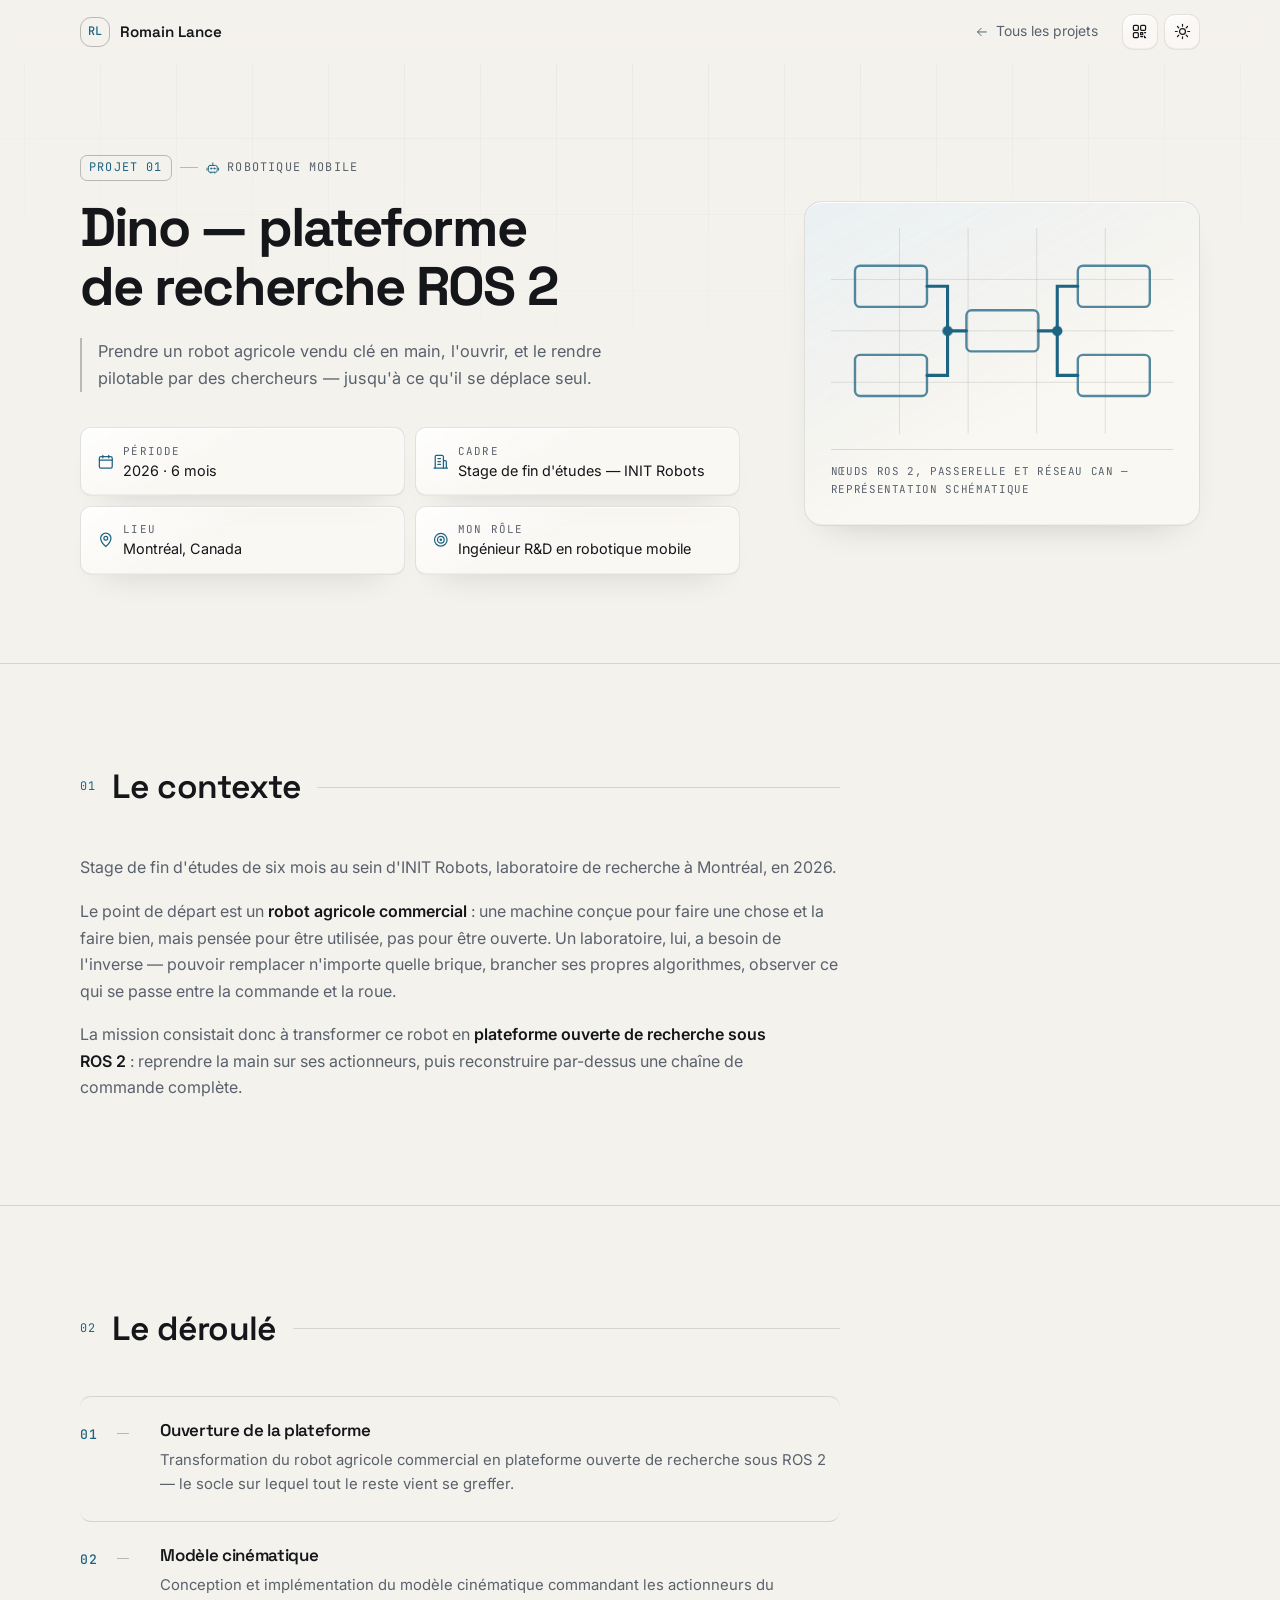
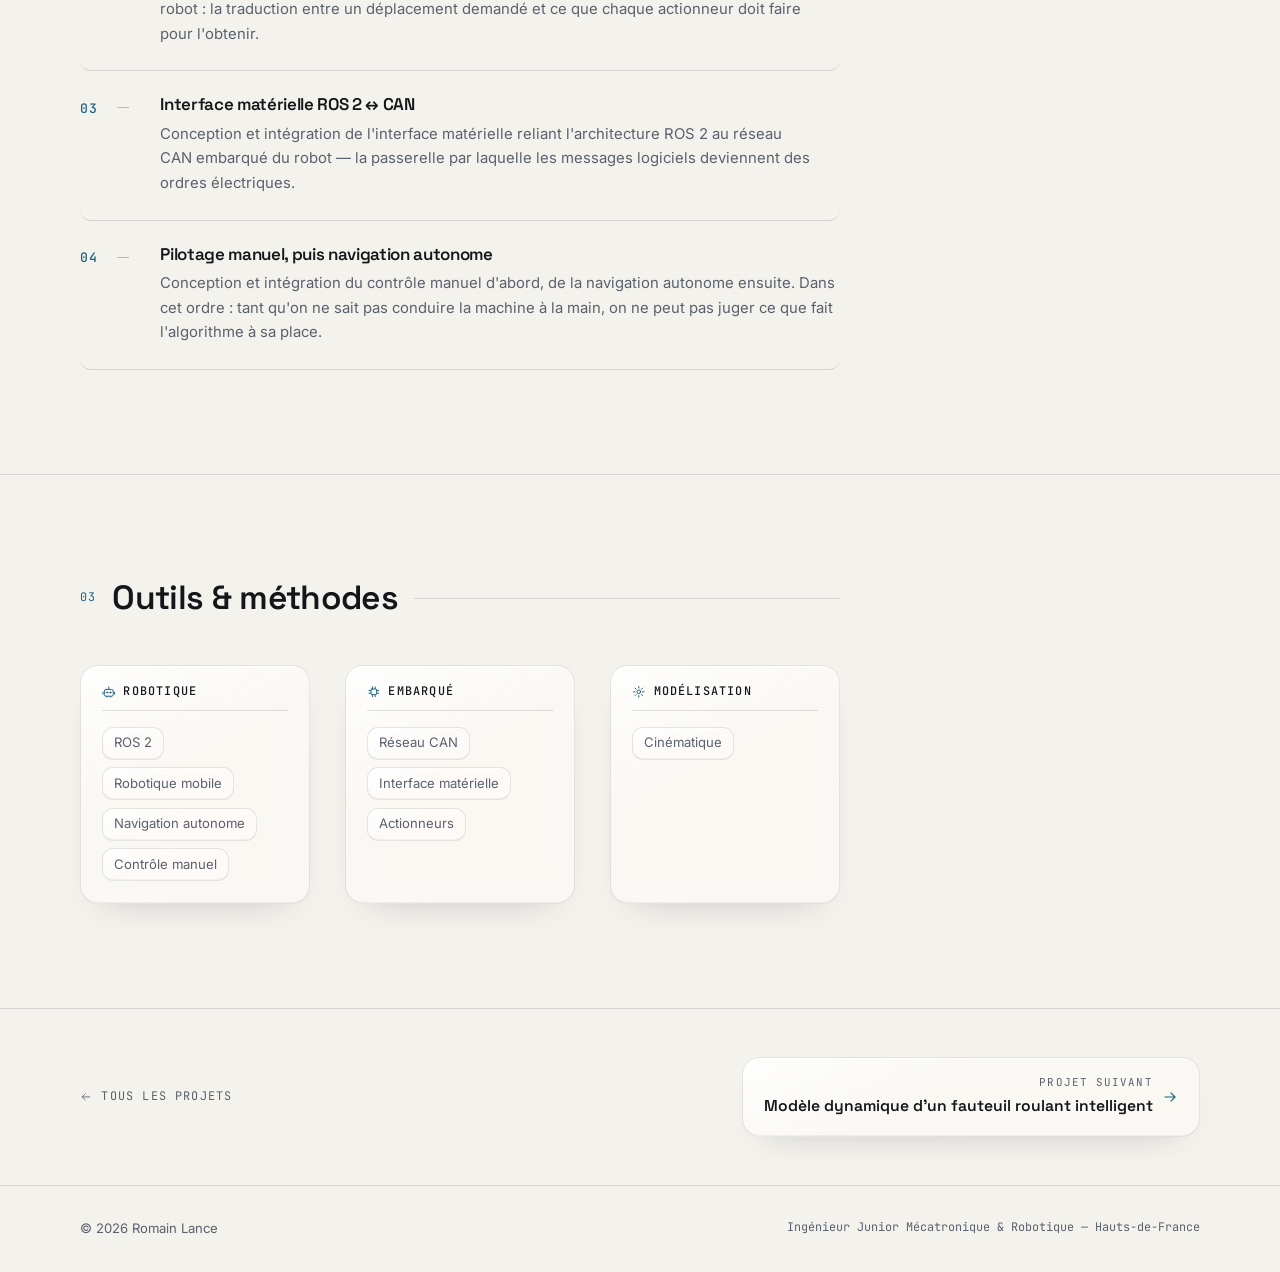
==== commit bac1d6a5: "Aperçu du CV, QR code et enrichissement des blocs Hero - Le carré aux initiales et sa fiche techniqu" ====
--- a/projets/dino-plateforme-ros2.html
+++ b/projets/dino-plateforme-ros2.html
@@ -64,6 +64,9 @@
       </a>
 
       <div class="nav__actions">
+        <button class="icon-btn" id="qrToggle" type="button" aria-label="Afficher le QR code de la page" title="Ouvrir sur téléphone" aria-haspopup="dialog">
+          <svg class="ico" aria-hidden="true"><use href="#i-qr"></use></svg>
+        </button>
         <button class="icon-btn" id="themeToggle" type="button" aria-label="Basculer le thème sombre" title="Basculer le thème">
           <svg class="ico icon-sun" aria-hidden="true"><use href="#i-sun"></use></svg>
           <svg class="ico icon-moon" aria-hidden="true"><use href="#i-moon"></use></svg>
@@ -295,6 +298,37 @@
     </div>
   </footer>
 
+
+  <!-- ============================================================
+       FENÊTRE DU QR CODE
+       Le code est calculé à l'ouverture à partir de l'URL courante
+       (voir ../js/qr.js), il pointe donc toujours vers l'adresse réelle.
+       ============================================================ -->
+  <div class="modal" id="qrModal" role="dialog" aria-modal="true"
+       aria-labelledby="qrTitle" aria-describedby="qrHint" hidden>
+    <div class="modal__backdrop" data-modal-close></div>
+
+    <div class="modal__panel" role="document">
+      <button class="modal__close" type="button" data-modal-close aria-label="Fermer">
+        <svg class="ico" aria-hidden="true"><use href="#i-close"></use></svg>
+      </button>
+
+      <p class="modal__eyebrow">
+        <svg class="ico" aria-hidden="true"><use href="#i-phone"></use></svg>
+        Continuer sur mobile
+      </p>
+      <h2 class="modal__title" id="qrTitle">Ouvrir cette page sur votre téléphone</h2>
+      <p class="modal__hint" id="qrHint">
+        Scannez ce code avec l'appareil photo de votre mobile pour y retrouver cette page.
+      </p>
+
+      <div class="qr" id="qrTarget" aria-hidden="true"></div>
+
+      <p class="qr__url" id="qrUrl"></p>
+    </div>
+  </div>
+
+  <script src="../js/qr.js"></script>
   <script src="../js/main.js"></script>
   <script src="../js/effects.js"></script>
 </body>
--- a/css/style.css
+++ b/css/style.css
@@ -26,10 +26,11 @@
    17. Contact
    18. Pied de page
    19. Verre liquide
-   20. Effets au pointeur (halo, relief, aimantation)
-   21. Animations d'entrée et apparitions au scroll
-   22. Responsive
-   23. Impression
+   20. Fenêtre modale et QR code
+   21. Effets au pointeur (halo, relief, aimantation)
+   22. Animations d'entrée et apparitions au scroll
+   23. Responsive
+   24. Impression
    ========================================================================== */
 
 
@@ -221,7 +222,7 @@
 .edu__years,
 .contact__k,
 .interests__label,
-.plate__spec dt {
+.interest__label {
   font-family: var(--font-mono);
   font-size: .74rem;
   letter-spacing: .1em;
@@ -256,7 +257,7 @@
 .edu__years .ico,
 .contact__k .ico,
 .interests__label .ico,
-.plate__spec dt .ico {
+.interest__label .ico {
   width: 1.15em;
   height: 1.15em;
   color: var(--accent);
@@ -357,12 +358,10 @@
 
 .tags--sm li { font-size: .76rem; padding: .22rem .55rem; }
 
-/* Savoir-être : différenciés par un liseré teinté plutôt qu'une couleur pleine */
-.tags--soft li {
-  border-color: var(--line);
-  border-left: 2px solid var(--signal);
-  background: transparent;
-}
+/* Étiquettes porteuses d'une icône : le pictogramme suffit à les distinguer,
+   sans liseré coloré sur le bord. */
+.tags--icon li { display: inline-flex; align-items: center; gap: .4rem; }
+.tags--icon .ico { color: var(--accent); }
 
 /* --- Barre de progression de lecture --- */
 .progress {
@@ -689,51 +688,58 @@
   color: var(--muted);
 }
 
-/* --- Plaque monogramme (placeholder d'avatar) --- */
-.hero__plate { display: flex; flex-direction: column; gap: 1.4rem; }
-
-.plate {
+/* --- Aperçu du CV ---
+   Le bloc reprend la matière et les repères de coupe de l'ancienne plaque,
+   mais montre la première page du CV et ouvre le PDF au clic. */
+.hero__plate { display: flex; flex-direction: column; gap: .9rem; }
+
+.cv {
   position: relative;
-  display: grid;
-  place-items: center;
-  aspect-ratio: 1;
+  display: block;
   overflow: hidden;
-  background:
-    linear-gradient(135deg, var(--accent-wash), transparent 65%),
-    var(--surface);
-  border: 1px solid var(--line);
+  padding: 10px;
   /* --rx / --ry posés par l'effet de relief (js/effects.js) */
-  transform: perspective(700px) rotateX(var(--rx, 0deg)) rotateY(var(--ry, 0deg));
+  transform: perspective(900px) rotateX(var(--rx, 0deg)) rotateY(var(--ry, 0deg));
   transition: transform .35s var(--ease-out), box-shadow .35s ease;
 }
-.plate:hover { box-shadow: 0 24px 60px -30px var(--accent-glow); }
-
-/* Repères de coupe aux quatre angles.
-   Rentrés de 9 px à l'intérieur plutôt que collés à l'arête : la plaque étant
-   arrondie et masquant ce qui dépasse, des équerres posées sur l'angle même
-   seraient entièrement rognées par la courbe. Leur propre arrondi reprend
-   celui du panneau, moins le retrait. */
-.plate__corner {
+.cv:hover { box-shadow: 0 30px 60px -28px var(--glass-cast); }
+
+.cv__page {
+  width: 100%;
+  height: auto;
+  border-radius: calc(var(--radius-lg) - 8px);
+  /* Le document est blanc : en thème sombre on l'assombrit très légèrement
+     pour qu'il ne brûle pas l'écran, sans le rendre illisible. */
+  filter: none;
+  transition: filter .3s ease, transform .5s var(--ease-out);
+}
+[data-theme='dark'] .cv__page { filter: brightness(.9) contrast(1.02); }
+.cv:hover .cv__page { transform: scale(1.015); }
+
+/* Repères de coupe, rentrés pour suivre l'arrondi du bloc */
+.cv__corner {
   position: absolute;
-  width: 22px;
-  height: 22px;
+  z-index: 2;
+  width: 20px;
+  height: 20px;
   border: 2px solid var(--accent);
   transition: width .35s var(--ease-out), height .35s var(--ease-out);
 }
-.plate:hover .plate__corner { width: 30px; height: 30px; }
-.plate__corner--tl { top: 9px; left: 9px; border-right: 0; border-bottom: 0; border-top-left-radius: 9px; }
-.plate__corner--tr { top: 9px; right: 9px; border-left: 0; border-bottom: 0; border-top-right-radius: 9px; }
-.plate__corner--bl { bottom: 9px; left: 9px; border-right: 0; border-top: 0; border-bottom-left-radius: 9px; }
-.plate__corner--br { bottom: 9px; right: 9px; border-left: 0; border-top: 0; border-bottom-right-radius: 9px; }
+.cv:hover .cv__corner { width: 28px; height: 28px; }
+.cv__corner--tl { top: 7px; left: 7px; border-right: 0; border-bottom: 0; border-top-left-radius: 8px; }
+.cv__corner--tr { top: 7px; right: 7px; border-left: 0; border-bottom: 0; border-top-right-radius: 8px; }
+.cv__corner--bl { bottom: 7px; left: 7px; border-right: 0; border-top: 0; border-bottom-left-radius: 8px; }
+.cv__corner--br { bottom: 7px; right: 7px; border-left: 0; border-top: 0; border-bottom-right-radius: 8px; }
 
 /* Ligne de balayage, clin d'œil aux bancs de mesure */
-.plate__scan {
+.cv__scan {
   position: absolute;
-  left: 0;
-  right: 0;
-  height: 28%;
+  left: 10px;
+  right: 10px;
+  z-index: 1;
+  height: 26%;
   background: linear-gradient(to bottom, transparent, var(--accent-wash), transparent);
-  animation: scan 5.5s ease-in-out infinite;
+  animation: scan 6s ease-in-out infinite;
   pointer-events: none;
 }
 @keyframes scan {
@@ -741,26 +747,51 @@
   50%      { transform: translateY(400%); }
 }
 
-.plate__mono {
-  position: relative;
-  font-family: var(--font-title);
-  font-size: clamp(3rem, 7vw, 4.6rem);
-  font-weight: 700;
-  letter-spacing: -.05em;
-  color: var(--ink);
-}
-
-.plate__spec { display: grid; gap: .55rem; }
-.plate__spec > div {
+/* Voile d'appel à l'action, révélé au survol */
+.cv__overlay {
+  position: absolute;
+  inset: 10px;
+  z-index: 3;
+  display: grid;
+  place-items: end center;
+  padding-bottom: 1.4rem;
+  border-radius: calc(var(--radius-lg) - 8px);
+  background: linear-gradient(to top, var(--glass-cast) 0%, transparent 46%);
+  opacity: 0;
+  transition: opacity .35s ease;
+  pointer-events: none;
+}
+.cv:hover .cv__overlay,
+.cv:focus-visible .cv__overlay { opacity: 1; }
+
+.cv__action {
+  display: inline-flex;
+  align-items: center;
+  gap: .5rem;
+  padding: .5rem .9rem;
+  border-radius: var(--radius);
+  background: var(--accent);
+  color: var(--accent-ink);
+  font-family: var(--font-mono);
+  font-size: .72rem;
+  letter-spacing: .08em;
+  text-transform: uppercase;
+  transform: translateY(8px);
+  transition: transform .35s var(--ease-out);
+}
+.cv:hover .cv__action { transform: none; }
+
+.cv__caption {
   display: flex;
-  justify-content: space-between;
-  align-items: baseline;
-  gap: 1rem;
-  padding-bottom: .5rem;
-  border-bottom: 1px solid var(--line);
-}
-.plate__spec dt { display: inline-flex; align-items: center; gap: .4rem; }
-.plate__spec dd { font-size: .82rem; text-align: right; }
+  align-items: center;
+  gap: .45rem;
+  font-family: var(--font-mono);
+  font-size: .7rem;
+  letter-spacing: .08em;
+  text-transform: uppercase;
+  color: var(--muted);
+}
+.cv__caption .ico { color: var(--accent); }
 
 
 /* 10. EN-TÊTES DE SECTION
@@ -1174,97 +1205,212 @@
 }
 .skill__title .ico { color: var(--accent); width: 1.15em; height: 1.15em; }
 
-.lang { display: grid; gap: .8rem; }
-.lang li { display: flex; flex-direction: column; gap: .1rem; }
-.lang strong { font-size: .95rem; }
-.lang span { font-size: .84rem; color: var(--muted); }
-
+/* --- Langues --- */
+.lang { display: grid; gap: 1.3rem; }
+.lang__item { display: grid; gap: .7rem; }
+
+.lang__head { display: flex; align-items: center; gap: .6rem; }
+.lang__name { font-family: var(--font-title); font-weight: 600; font-size: 1rem; }
+
+.lang__badge {
+  padding: .12rem .5rem;
+  border: 1px solid var(--accent);
+  border-radius: 999px;
+  font-family: var(--font-mono);
+  font-size: .68rem;
+  letter-spacing: .08em;
+  color: var(--accent);
+}
+.lang__badge--native {
+  border-color: var(--line-2);
+  color: var(--muted);
+  text-transform: none;
+  letter-spacing: .02em;
+}
+
+/* Échelle européenne : les paliers atteints sont pleins, le niveau courant
+   est souligné d'un trait d'accent. */
+.cefr { display: flex; gap: .3rem; }
+.cefr li {
+  position: relative;
+  flex: 1;
+  padding: .3rem 0 .42rem;
+  border-radius: var(--radius-sm);
+  background: var(--surface-2);
+  font-family: var(--font-mono);
+  font-size: .66rem;
+  text-align: center;
+  color: var(--muted);
+  opacity: .55;
+  transition: opacity .3s ease, color .3s ease, background-color .3s ease;
+}
+.cefr .is-reached { opacity: 1; background: var(--accent-wash); color: var(--ink); }
+.cefr .is-current { background: var(--accent); color: var(--accent-ink); font-weight: 500; }
+.cefr .is-current::after {
+  content: '';
+  position: absolute;
+  left: 22%;
+  right: 22%;
+  bottom: -5px;
+  height: 2px;
+  border-radius: 2px;
+  background: var(--accent);
+}
+
+/* Scores réels rapportés à leur maximum réel */
+.scores { display: grid; gap: .5rem; margin-top: .35rem; }
+.scores li {
+  display: grid;
+  grid-template-columns: 5.6rem minmax(0, 1fr) auto;
+  align-items: center;
+  gap: .6rem;
+}
+.scores__name {
+  font-family: var(--font-mono);
+  font-size: .68rem;
+  letter-spacing: .06em;
+  text-transform: uppercase;
+  color: var(--muted);
+}
+.scores__bar {
+  height: 5px;
+  border-radius: 999px;
+  background: var(--surface-2);
+  overflow: hidden;
+}
+.scores__bar > span {
+  display: block;
+  width: var(--v, 0%);
+  height: 100%;
+  border-radius: inherit;
+  background: linear-gradient(90deg, var(--accent), color-mix(in srgb, var(--accent) 55%, var(--signal)));
+  transform-origin: left;
+  transform: scaleX(0);
+  transition: transform 1.1s var(--ease-out) .2s;
+}
+.reveal.is-visible .scores__bar > span,
+.is-visible .scores__bar > span { transform: scaleX(1); }
+
+.scores__value {
+  font-family: var(--font-mono);
+  font-size: .76rem;
+  color: var(--ink);
+  font-variant-numeric: tabular-nums;
+}
+.scores__value i { font-style: normal; color: var(--muted); font-size: .7em; }
+
+/* --- Hors du bureau --- */
 .interests {
-  max-width: 68ch;
+  position: relative;
   margin-top: clamp(2rem, 4vw, 3rem);
-  padding-top: 1.4rem;
-  border-top: 1px solid var(--line);
-  font-size: .92rem;
-  color: var(--muted);
-}
-/* `flex` et non `inline-flex` : le libellé doit occuper sa propre ligne,
-   au-dessus du paragraphe, et non s'insérer dans son premier mot. */
-.interests__label {
+  padding: clamp(1.3rem, 3vw, 1.8rem);
+}
+
+.interests__title {
   display: flex;
   align-items: center;
-  gap: .45rem;
-  margin-bottom: .4rem;
-  color: var(--signal);
-}
-.interests__label .ico { color: var(--signal); }
+  gap: .5rem;
+  padding-bottom: .7rem;
+  margin-bottom: 1.2rem;
+  border-bottom: 1px solid var(--line);
+  font-family: var(--font-mono);
+  font-size: .74rem;
+  font-weight: 500;
+  letter-spacing: .1em;
+  text-transform: uppercase;
+  color: var(--ink);
+}
+.interests__title .ico { color: var(--signal); width: 1.15em; height: 1.15em; }
+
+.interests__grid {
+  display: grid;
+  grid-template-columns: repeat(auto-fit, minmax(260px, 1fr));
+  gap: 1.4rem;
+}
+.interest { display: grid; gap: .6rem; align-content: start; }
+.interest__label { color: var(--signal); }
+
+.interests__note {
+  max-width: 60ch;
+  margin-top: 1.3rem;
+  padding-top: 1rem;
+  border-top: 1px solid var(--line);
+  font-size: .88rem;
+  color: var(--muted);
+}
 
 
 /* 16. FORMATION
-   -------------------------------------------------------------------------- */
-.edu { display: grid; }
-
-/* Le survol ne joue que sur `transform` et `background-color` : animer
-   `padding` obligerait le navigateur à refaire la mise en page à chaque
-   frame, ce qui rendait l'effet saccadé. */
+   --------------------------------------------------------------------------
+   Mêmes cartes de verre que le reste du site, avec relief au pointeur : les
+   anciennes lignes de liste rompaient la direction artistique. */
+.edu {
+  display: grid;
+  grid-template-columns: repeat(auto-fit, minmax(300px, 1fr));
+  gap: 1rem;
+}
+
 .edu__item {
   position: relative;
-  border-radius: var(--radius);
   display: grid;
-  grid-template-columns: 140px minmax(0, 1fr);
-  gap: 2rem;
-  padding-block: 1.6rem;
+  gap: .5rem;
+  align-content: start;
+  padding: 1.4rem 1.5rem 1.5rem;
+  /* --rx / --ry posés par l'effet de relief (js/effects.js) */
+  transform: perspective(900px) rotateX(var(--rx, 0deg)) rotateY(var(--ry, 0deg));
+  transition: transform .35s var(--ease-out), border-color .3s ease, box-shadow .35s ease;
+}
+.edu__item:hover { border-color: var(--accent); }
+
+.edu__top {
+  display: flex;
+  flex-wrap: wrap;
+  align-items: center;
+  justify-content: space-between;
+  gap: .6rem;
+  padding-bottom: .9rem;
+  margin-bottom: .3rem;
   border-bottom: 1px solid var(--line);
-  transition: background-color .35s ease;
-}
-.edu__item:first-child { border-top: 1px solid var(--line); }
-.edu__item:hover { background: var(--surface); }
-
-/* Repère d'accent révélé par le décalage du contenu */
-.edu__item::before {
-  content: '';
-  position: absolute;
-  left: 0;
-  top: 1.2rem;
-  bottom: 1.2rem;
-  width: 2px;
-  background: var(--accent);
-  transform: scaleX(0);
-  transform-origin: left;
-  transition: transform .35s var(--ease-out);
-}
-.edu__item:hover::before { transform: scaleX(1); }
-
-.edu__item > * { transition: transform .4s var(--ease-out); }
-.edu__item:hover > * { transform: translateX(10px); }
-
-.edu__years {
-  display: inline-flex;
-  align-items: center;
-  gap: .4rem;
-  padding-top: .2rem;
-  color: var(--accent);
-  align-self: start;
-}
-.edu__body h3 {
+}
+.edu__years { display: inline-flex; align-items: center; gap: .4rem; color: var(--accent); }
+
+.edu__badge {
+  padding: .16rem .55rem;
+  border: 1px solid var(--line-2);
+  border-radius: 999px;
+  font-family: var(--font-mono);
+  font-size: .64rem;
+  letter-spacing: .08em;
+  text-transform: uppercase;
+  color: var(--muted);
+  transition: border-color .25s ease, color .25s ease;
+}
+.edu__item:hover .edu__badge { border-color: var(--accent); color: var(--accent); }
+
+.edu__title {
   display: flex;
   align-items: baseline;
   gap: .5rem;
   font-size: 1rem;
-}
-.edu__body h3 .ico { color: var(--accent); align-self: center; }
-.edu__body p { margin-top: .3rem; font-size: .9rem; color: var(--muted); }
-
-.edu__loc {
+  color: var(--ink);
+  transition: color .25s ease;
+}
+.edu__title .ico { color: var(--accent); align-self: center; }
+.edu__item:hover .edu__title { color: var(--accent); }
+
+.edu__school { font-size: .9rem; color: var(--muted); }
+
+.edu__place {
   display: inline-flex;
   align-items: center;
   gap: .35rem;
-  margin-left: .5rem;
-  padding-left: .6rem;
-  border-left: 1px solid var(--line-2);
-  font-family: var(--font-mono);
-  font-size: .76rem;
-}
-.edu__loc .ico { color: var(--accent); }
+  margin-top: .2rem;
+  font-family: var(--font-mono);
+  font-size: .72rem;
+  letter-spacing: .06em;
+  color: var(--muted);
+}
+.edu__place .ico { color: var(--accent); }
 
 
 /* 17. CONTACT
@@ -1405,7 +1551,9 @@
 .skill,
 .stats li,
 .contact__form,
-.plate,
+.cv,
+.edu__item,
+.interests,
 .phero__figure,
 .phero__meta li,
 .pnav__link--next {
@@ -1431,11 +1579,8 @@
     inset 0 -1px 0 0 var(--glass-shade);
 }
 
-/* Le savoir-être conserve son liseré coloré par-dessus le verre */
-.tags--soft li { border-left: 2px solid var(--signal); }
-
 /* Panneaux teintés : la couche d'accent se pose au-dessus du verre */
-.plate,
+.cv,
 .phero__figure,
 .pcard__media {
   background:
@@ -1457,7 +1602,9 @@
 /* --- Arrondis --- */
 .skill,
 .stats li,
-.plate,
+.cv,
+.edu__item,
+.interests,
 .phero__figure,
 .pnav__link--next { border-radius: var(--radius-lg); }
 
@@ -1471,7 +1618,108 @@
 
 .copy { border-radius: var(--radius-sm); }
 
-/* 20. EFFETS AU POINTEUR
+/* 20. FENÊTRE MODALE ET QR CODE
+   -------------------------------------------------------------------------- */
+.modal {
+  position: fixed;
+  inset: 0;
+  z-index: 200;
+  display: grid;
+  place-items: center;
+  padding: 1.5rem;
+}
+.modal[hidden] { display: none; }
+
+.modal__backdrop {
+  position: absolute;
+  inset: 0;
+  background: color-mix(in srgb, var(--veil) 72%, transparent);
+  backdrop-filter: blur(6px);
+  -webkit-backdrop-filter: blur(6px);
+  opacity: 0;
+  transition: opacity .3s ease;
+}
+.modal.is-open .modal__backdrop { opacity: 1; }
+
+.modal__panel {
+  position: relative;
+  width: min(100%, 380px);
+  padding: clamp(1.5rem, 4vw, 2.1rem);
+  border-radius: var(--radius-xl);
+  border: 1px solid var(--glass-edge);
+  background: var(--glass-fill), var(--glass-bg);
+  backdrop-filter: var(--glass-blur);
+  -webkit-backdrop-filter: var(--glass-blur);
+  box-shadow:
+    inset 0 1px 0 0 var(--glass-sheen),
+    inset 0 -1px 0 0 var(--glass-shade),
+    0 40px 80px -40px var(--glass-cast);
+  text-align: center;
+  opacity: 0;
+  transform: translateY(14px) scale(.97);
+  transition: opacity .35s var(--ease-out), transform .35s var(--ease-out);
+}
+.modal.is-open .modal__panel { opacity: 1; transform: none; }
+
+.modal__close {
+  position: absolute;
+  top: .8rem;
+  right: .8rem;
+  display: grid;
+  place-items: center;
+  width: 32px;
+  height: 32px;
+  border: 1px solid var(--line);
+  border-radius: var(--radius);
+  background: transparent;
+  font-size: 15px;
+  color: var(--muted);
+  cursor: pointer;
+  transition: border-color .2s ease, color .2s ease, background-color .2s ease;
+}
+.modal__close:hover { border-color: var(--accent); color: var(--accent); background: var(--accent-wash); }
+
+.modal__eyebrow {
+  display: inline-flex;
+  align-items: center;
+  gap: .45rem;
+  font-family: var(--font-mono);
+  font-size: .68rem;
+  letter-spacing: .1em;
+  text-transform: uppercase;
+  color: var(--muted);
+}
+.modal__eyebrow .ico { color: var(--accent); }
+
+.modal__title { margin-top: .6rem; font-size: 1.15rem; }
+.modal__hint { margin-top: .5rem; font-size: .86rem; color: var(--muted); }
+
+/* --- Le code lui-même --- */
+.qr {
+  display: grid;
+  place-items: center;
+  margin: 1.4rem auto 0;
+  padding: 14px;
+  width: fit-content;
+  border-radius: var(--radius);
+  /* Fond clair imposé dans les deux thèmes : un QR sombre sur fond sombre
+     n'est pas lisible par un appareil photo. */
+  background: #ffffff;
+  box-shadow: 0 10px 30px -18px var(--glass-cast);
+}
+.qr svg { display: block; width: 208px; height: 208px; shape-rendering: crispEdges; }
+
+.qr__url {
+  margin-top: 1rem;
+  font-family: var(--font-mono);
+  font-size: .68rem;
+  line-height: 1.5;
+  color: var(--muted);
+  word-break: break-all;
+}
+
+
+/* 21. EFFETS AU POINTEUR
    --------------------------------------------------------------------------
    Les variables --mx / --my / --rx / --ry sont mises à jour par
    js/effects.js. En leur absence (pas de JS, écran tactile), les éléments
@@ -1483,11 +1731,14 @@
    C'est aussi plus juste — un reflet se pose sur le verre, il ne le traverse
    pas. L'opacité reste assez basse pour ne jamais gêner la lecture. */
 .spotlight { position: relative; }
+/* Le halo se glisse entre le fond de verre et le contenu : au-dessus de la
+   surface, mais jamais par-dessus le texte ni les champs de formulaire. */
+.spotlight > * { position: relative; z-index: 1; }
 .spotlight::before {
   content: '';
   position: absolute;
   inset: 0;
-  z-index: 1;
+  z-index: 0;
   border-radius: inherit;
   background: radial-gradient(
     circle 180px at var(--mx, 50%) var(--my, 50%),
@@ -1508,7 +1759,73 @@
 }
 
 
-/* 21. ANIMATIONS D'ENTRÉE ET APPARITIONS AU SCROLL
+
+/* --- Infobulles discrètes -----------------------------------------------
+   Un attribut data-hint suffit à documenter un élément au survol comme au
+   focus clavier. Réservé à ce qui apporte une information réelle. */
+[data-hint] { position: relative; }
+[data-hint]::after {
+  content: attr(data-hint);
+  position: absolute;
+  bottom: calc(100% + 9px);
+  left: 50%;
+  z-index: 60;
+  padding: .38rem .6rem;
+  border-radius: var(--radius-sm);
+  background: var(--ink);
+  color: var(--bg);
+  font-family: var(--font-mono);
+  font-size: .66rem;
+  letter-spacing: .03em;
+  white-space: nowrap;
+  opacity: 0;
+  transform: translate(-50%, 5px);
+  pointer-events: none;
+  transition: opacity .25s ease, transform .25s var(--ease-out);
+}
+[data-hint]:hover::after,
+[data-hint]:focus-visible::after { opacity: 1; transform: translate(-50%, 0); }
+
+/* Affordance de recentrage, révélée au survol d'une expérience */
+.tl__meta::after {
+  content: 'Centrer';
+  font-family: var(--font-mono);
+  font-size: .62rem;
+  letter-spacing: .1em;
+  text-transform: uppercase;
+  color: var(--accent);
+  opacity: 0;
+  transform: translateY(-3px);
+  transition: opacity .3s ease, transform .3s var(--ease-out);
+}
+.tl:hover .tl__meta::after,
+.tl:focus-visible .tl__meta::after { opacity: 1; transform: none; }
+
+/* Le chiffre-clé reprend du relief quand on le survole */
+.stats li:hover .stats__num { transform: scale(1.08); }
+.stats__num { display: inline-block; transition: transform .3s var(--ease-out); }
+
+/* Le lien social se souligne progressivement */
+.hero__social a {
+  background-image: linear-gradient(var(--accent), var(--accent));
+  background-repeat: no-repeat;
+  background-position: 0 100%;
+  background-size: 0% 1px;
+  transition: color .2s ease, background-size .35s var(--ease-out);
+}
+.hero__social a:hover { background-size: 100% 1px; }
+
+/* Le schéma d'une carte projet respire légèrement au survol */
+.pcard__media .diagram { transition: transform .5s var(--ease-out); }
+.pcard:hover .pcard__media .diagram { transform: scale(1.035); }
+
+/* Les étiquettes d'une même liste se soulèvent en cascade */
+.tags li { transition-delay: 0ms; }
+.tags:hover li { transition-delay: 40ms; }
+.tags li:hover { transition-delay: 0ms; }
+
+
+/* 22. ANIMATIONS D'ENTRÉE ET APPARITIONS AU SCROLL
    -------------------------------------------------------------------------- */
 
 /* --- Entrée du hero, jouée une fois au chargement ---
@@ -1567,20 +1884,20 @@
   .js-intro .intro .line > span { transform: none !important; }
   .diagram__draw { stroke-dashoffset: 0; }
   .diagram__dot { opacity: 1; }
-  .plate { transform: none !important; }
-  .pcard { transform: none !important; }
-}
-
-
-/* 22. RESPONSIVE
+  .cv, .pcard, .skill, .edu__item { transform: none !important; }
+}
+
+
+/* 23. RESPONSIVE
    -------------------------------------------------------------------------- */
 
 /* Tablette large : la plaque passe sous le texte du hero */
 @media (max-width: 960px) {
   .hero__grid { grid-template-columns: 1fr; }
-  .hero__plate { flex-direction: row; align-items: center; gap: 1.6rem; }
-  .plate { width: 132px; flex: 0 0 auto; }
-  .plate__spec { flex: 1; }
+  /* L'aperçu du CV ne s'étale pas sur toute la largeur une fois seul en
+     colonne : au-delà, la page ferait deux écrans de haut. */
+  .hero__plate { align-items: flex-start; }
+  .cv { max-width: 300px; }
 
   .about { grid-template-columns: 1fr; }
   .stats { grid-template-columns: repeat(3, 1fr); }
@@ -1620,14 +1937,16 @@
 @media (max-width: 640px) {
   :root { --grid-size: 52px; }
 
-  .hero__plate { flex-direction: column; align-items: flex-start; }
-  .plate { width: 108px; }
-  .plate__spec { width: 100%; }
-
-  /* Timeline : la date passe au-dessus, le rail reste à gauche */
+  .cv { max-width: 240px; }
+
+  /* Timeline sur une colonne : la date passe au-dessus du contenu, et le
+     nœud est calé exactement sur le rail — le décalage entre les deux se
+     voyait nettement. Le rail occupe 4→5 px, le nœud 0→9 px : mêmes centres. */
   .timeline__rail { left: 4px; }
-  .tl { grid-template-columns: 1fr; gap: .6rem; }
-  .tl__meta { flex-direction: row; align-items: baseline; gap: .9rem; padding-left: 1.9rem; }
+  .tl { grid-template-columns: 1fr; gap: .5rem; }
+  .tl__meta { flex-direction: row; align-items: baseline; gap: .9rem; padding-left: 1.6rem; }
+  .tl__body { padding-left: 1.6rem; }
+  .tl__body::before { left: 0; }
 
   .edu__item { grid-template-columns: 1fr; gap: .4rem; }
 
@@ -1648,11 +1967,12 @@
 }
 
 
-/* 23. IMPRESSION
+/* 24. IMPRESSION
    -------------------------------------------------------------------------- */
 @media print {
   .nav, .progress, .hero__cta, .hero__scroll, .contact__form,
-  .copy, .skip-link, .page-veil, .plate__scan, .hero__aura { display: none !important; }
+  .copy, .skip-link, .page-veil, .cv__scan, .hero__aura,
+  .modal, .cv__overlay { display: none !important; }
   body { background: #fff; color: #000; }
   body::before { display: none; }
   .section { padding-block: 1.2rem; break-inside: avoid; }
@@ -1660,5 +1980,5 @@
   .reveal-ready .reveal,
   .js-intro .intro { opacity: 1 !important; transform: none !important; }
   .js-intro .intro .line > span { transform: none !important; }
-  .plate, .pcard { transform: none !important; }
-}
+  .cv, .pcard, .skill, .edu__item { transform: none !important; }
+}
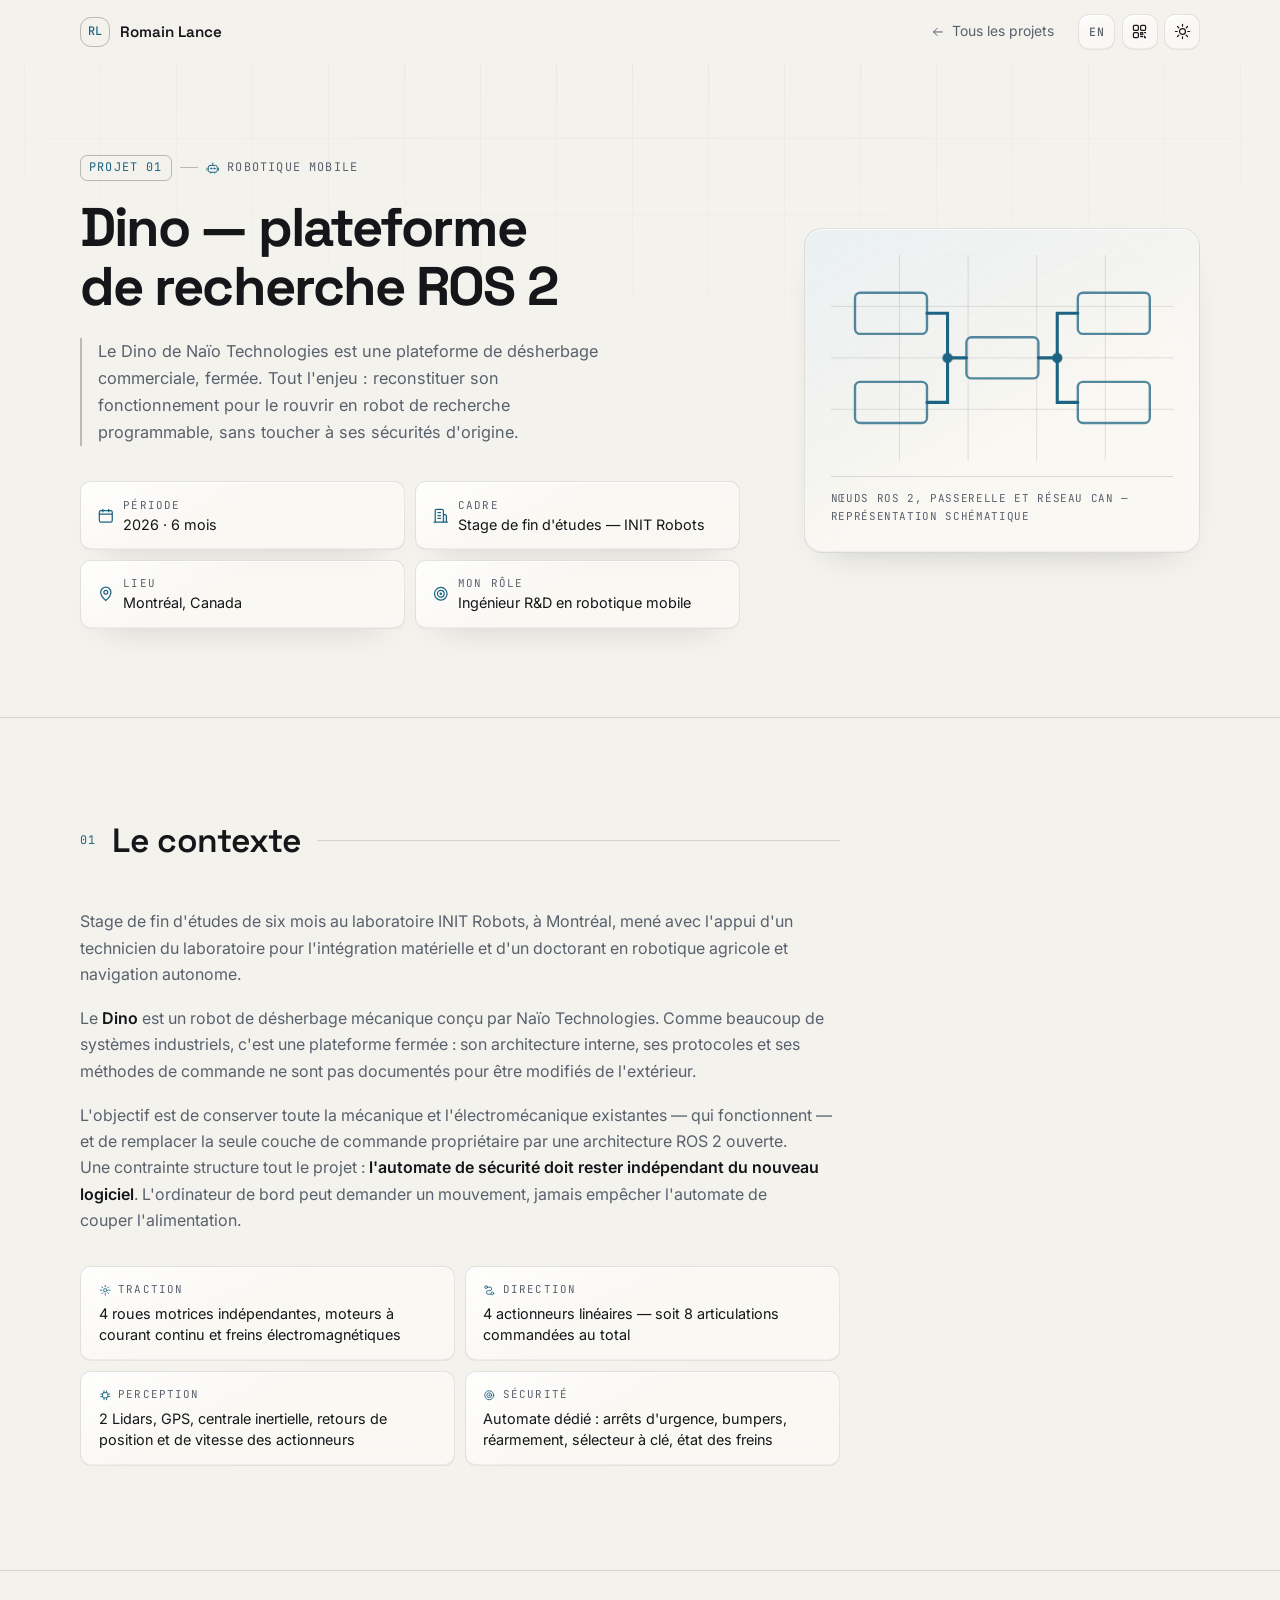
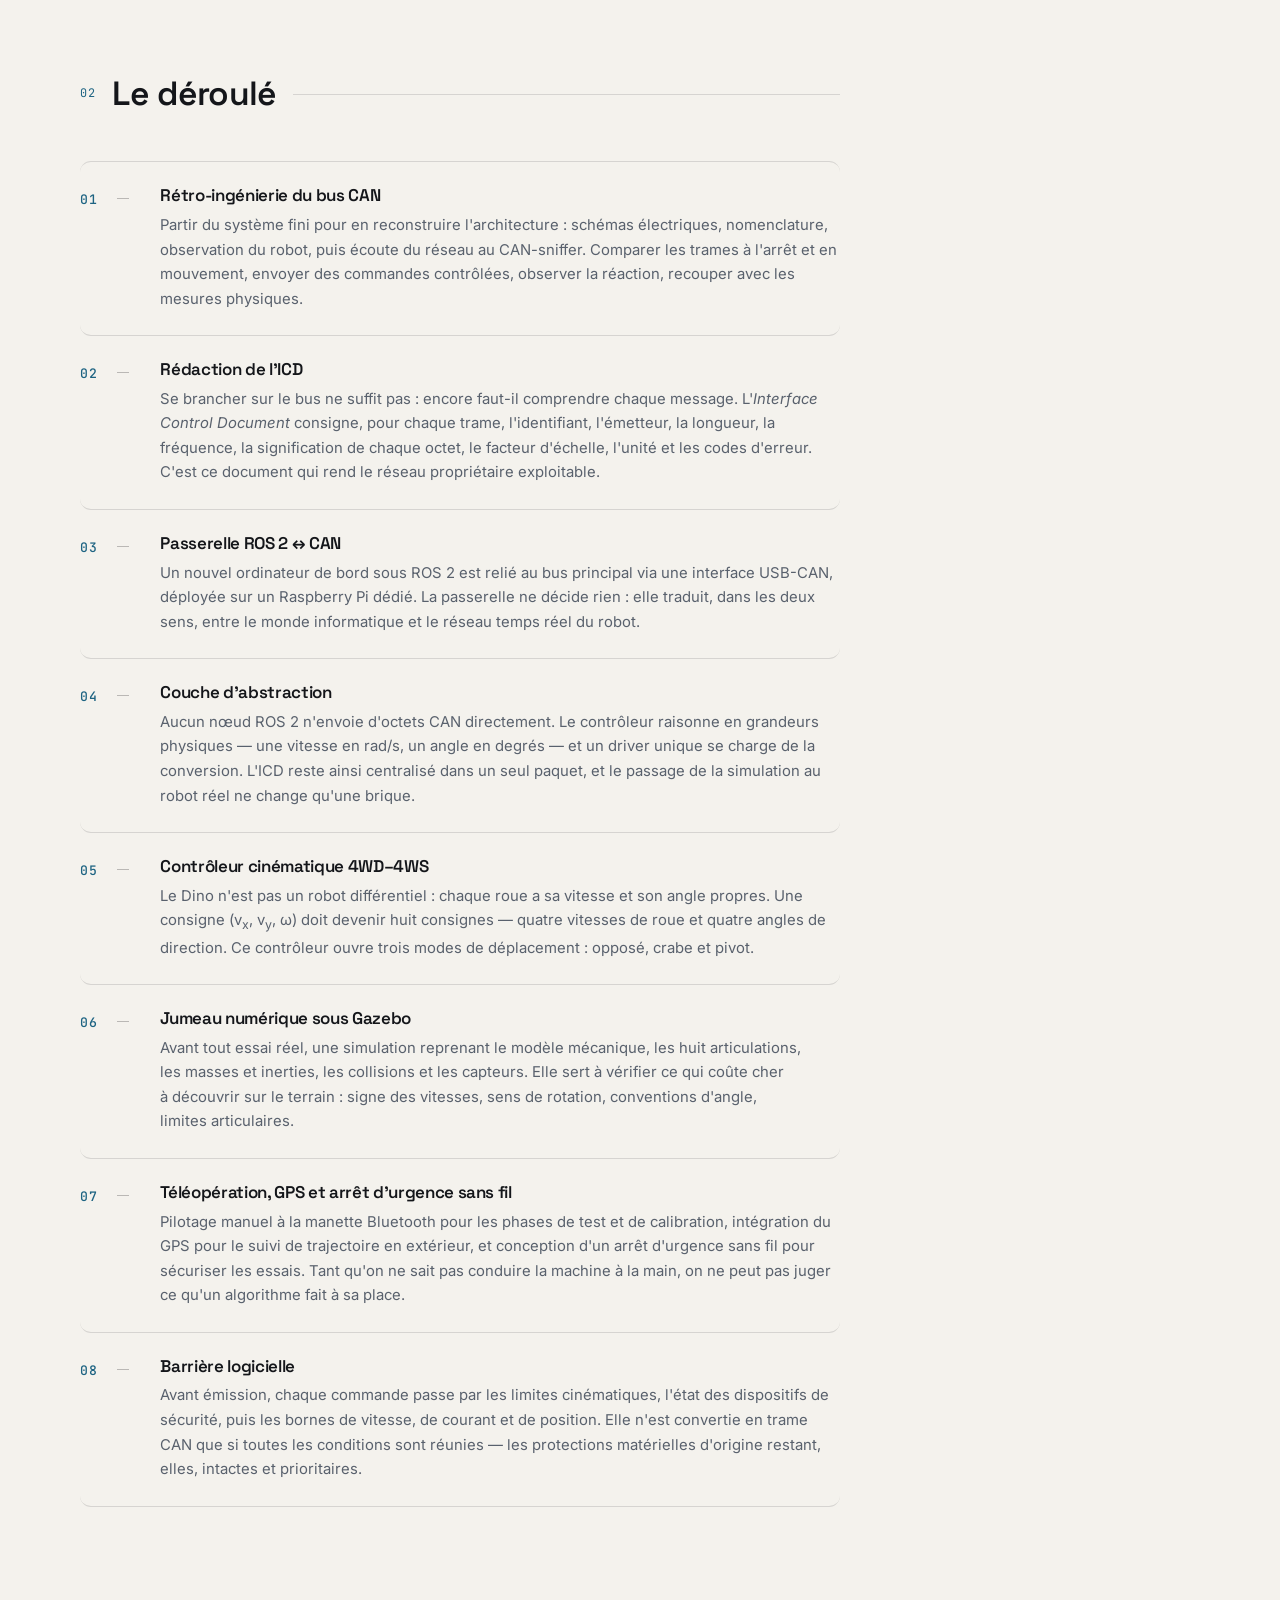
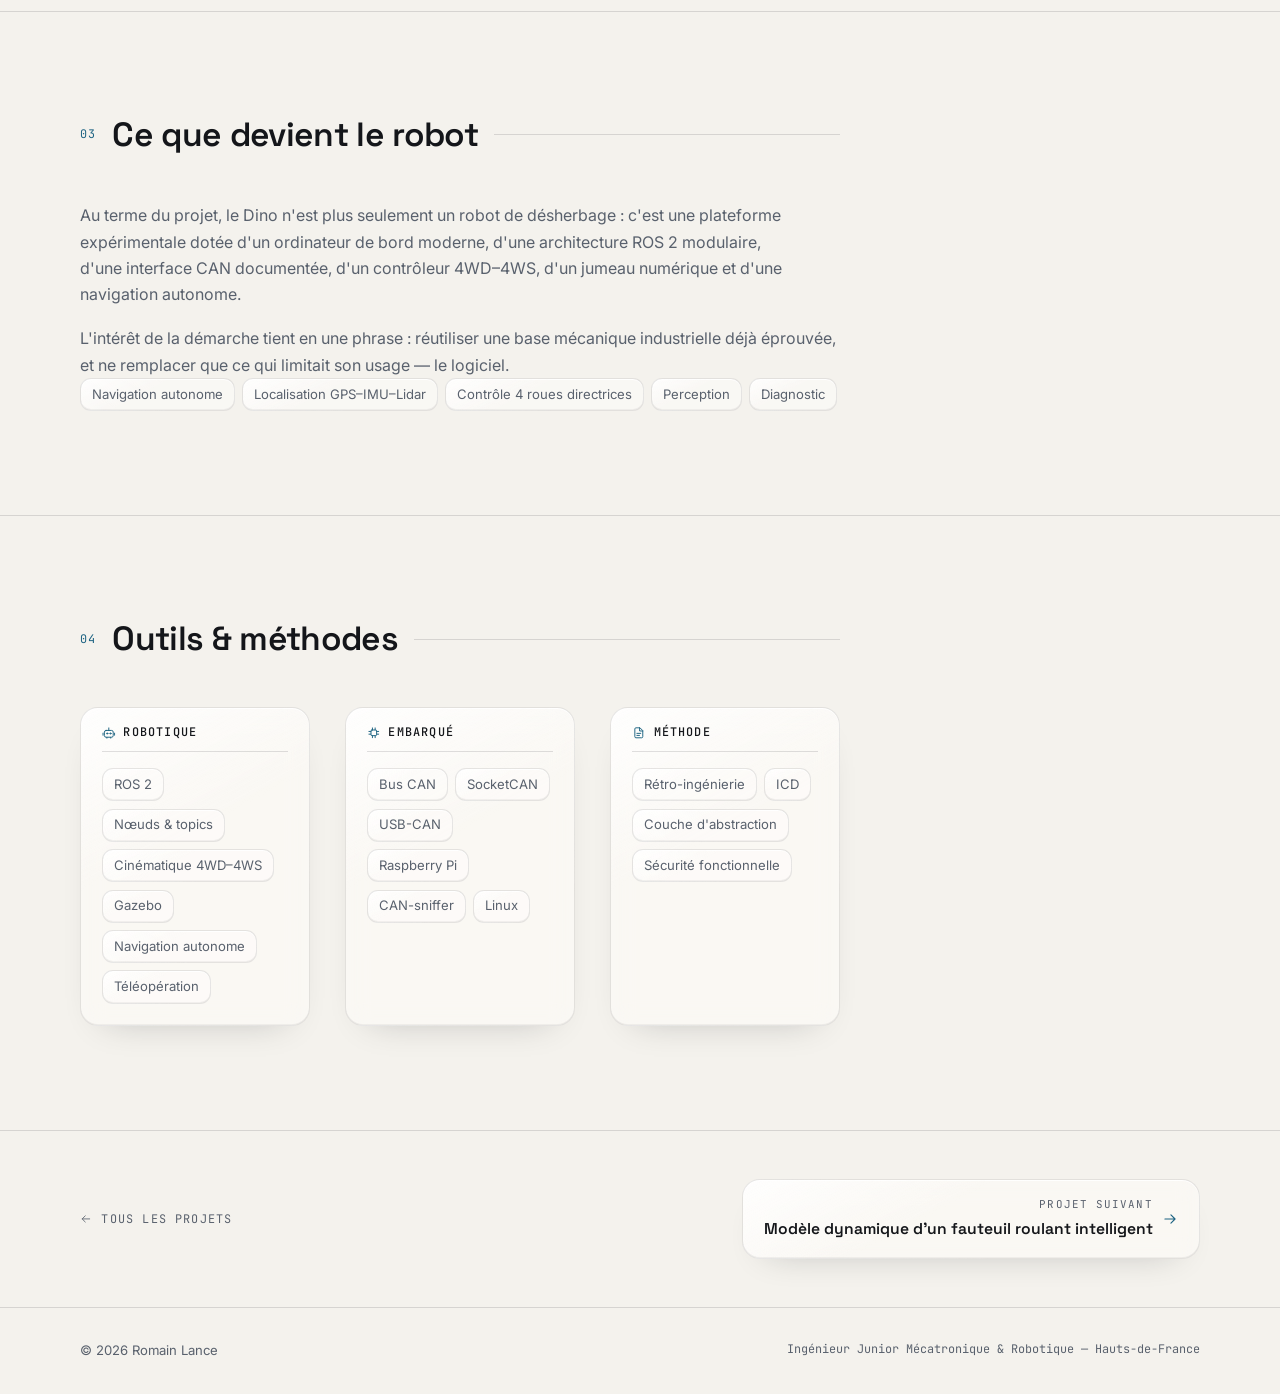
==== commit adbb1166: "Bascule FR/EN, contenu projets enrichi et finitions visuelles Bascule de langue - Nouveau js/i18n.js" ====
--- a/projets/dino-plateforme-ros2.html
+++ b/projets/dino-plateforme-ros2.html
@@ -60,10 +60,12 @@
 
       <a class="nav__back" href="../index.html#projets">
         <svg class="ico" aria-hidden="true"><use href="#i-back"></use></svg>
-        Tous les projets
+        <span class="nav__back-label">Tous les projets</span>
       </a>
 
       <div class="nav__actions">
+        <button class="icon-btn icon-btn--lang" id="langToggle" type="button"
+                aria-label="Switch to English" title="Switch to English">EN</button>
         <button class="icon-btn" id="qrToggle" type="button" aria-label="Afficher le QR code de la page" title="Ouvrir sur téléphone" aria-haspopup="dialog">
           <svg class="ico" aria-hidden="true"><use href="#i-qr"></use></svg>
         </button>
@@ -98,8 +100,9 @@
           </h1>
 
           <p class="phero__lede intro" data-intro="4">
-            Prendre un robot agricole vendu clé en main, l'ouvrir, et le rendre pilotable par
-            des chercheurs — jusqu'à ce qu'il se déplace seul.
+            Le Dino de Naïo Technologies est une plateforme de désherbage commerciale, fermée.
+            Tout l'enjeu : reconstituer son fonctionnement pour le rouvrir en robot de recherche
+            programmable, sans toucher à ses sécurités d'origine.
           </p>
 
           <ul class="phero__meta intro" data-intro="5">
@@ -156,21 +159,44 @@
 
         <div class="prose reveal" data-reveal="up">
           <p>
-            Stage de fin d'études de six mois au sein d'INIT&nbsp;Robots, laboratoire de recherche
-            à Montréal, en 2026.
+            Stage de fin d'études de six mois au laboratoire INIT&nbsp;Robots, à Montréal, mené avec
+            l'appui d'un technicien du laboratoire pour l'intégration matérielle et d'un doctorant
+            en robotique agricole et navigation autonome.
           </p>
           <p>
-            Le point de départ est un <strong>robot agricole commercial</strong> : une machine
-            conçue pour faire une chose et la faire bien, mais pensée pour être utilisée, pas
-            pour être ouverte. Un laboratoire, lui, a besoin de l'inverse — pouvoir remplacer
-            n'importe quelle brique, brancher ses propres algorithmes, observer ce qui se passe
-            entre la commande et la roue.
+            Le <strong>Dino</strong> est un robot de désherbage mécanique conçu par Naïo
+            Technologies. Comme beaucoup de systèmes industriels, c'est une plateforme fermée :
+            son architecture interne, ses protocoles et ses méthodes de commande ne sont pas
+            documentés pour être modifiés de l'extérieur.
           </p>
           <p>
-            La mission consistait donc à transformer ce robot en <strong>plateforme ouverte de
-            recherche sous ROS&nbsp;2</strong> : reprendre la main sur ses actionneurs, puis
-            reconstruire par-dessus une chaîne de commande complète.
-          </p>
+            L'objectif est de conserver toute la mécanique et l'électromécanique existantes — qui
+            fonctionnent — et de remplacer la seule couche de commande propriétaire par une
+            architecture ROS&nbsp;2 ouverte. Une contrainte structure tout le projet :
+            <strong>l'automate de sécurité doit rester indépendant du nouveau logiciel</strong>.
+            L'ordinateur de bord peut demander un mouvement, jamais empêcher l'automate de couper
+            l'alimentation.
+          </p>
+        </div>
+
+        <!-- Fiche matérielle : ce qu'il faut piloter -->
+        <div class="specs reveal" data-reveal="up">
+          <div class="spec">
+            <span class="spec__k"><svg class="ico" aria-hidden="true"><use href="#i-cog"></use></svg> Traction</span>
+            <span class="spec__v">4 roues motrices indépendantes, moteurs à courant continu et freins électromagnétiques</span>
+          </div>
+          <div class="spec">
+            <span class="spec__k"><svg class="ico" aria-hidden="true"><use href="#i-route"></use></svg> Direction</span>
+            <span class="spec__v">4 actionneurs linéaires — soit 8 articulations commandées au total</span>
+          </div>
+          <div class="spec">
+            <span class="spec__k"><svg class="ico" aria-hidden="true"><use href="#i-chip"></use></svg> Perception</span>
+            <span class="spec__v">2 Lidars, GPS, centrale inertielle, retours de position et de vitesse des actionneurs</span>
+          </div>
+          <div class="spec">
+            <span class="spec__k"><svg class="ico" aria-hidden="true"><use href="#i-target"></use></svg> Sécurité</span>
+            <span class="spec__v">Automate dédié : arrêts d'urgence, bumpers, réarmement, sélecteur à clé, état des freins</span>
+          </div>
         </div>
       </div>
     </section>
@@ -190,10 +216,12 @@
           <li class="step reveal" data-reveal="up">
             <span class="step__num" aria-hidden="true">01</span>
             <div class="step__body">
-              <h3>Ouverture de la plateforme</h3>
-              <p>
-                Transformation du robot agricole commercial en plateforme ouverte de recherche
-                sous ROS&nbsp;2 — le socle sur lequel tout le reste vient se greffer.
+              <h3>Rétro-ingénierie du bus CAN</h3>
+              <p>
+                Partir du système fini pour en reconstruire l'architecture : schémas électriques,
+                nomenclature, observation du robot, puis écoute du réseau au CAN-sniffer. Comparer
+                les trames à l'arrêt et en mouvement, envoyer des commandes contrôlées, observer la
+                réaction, recouper avec les mesures physiques.
               </p>
             </div>
           </li>
@@ -201,11 +229,13 @@
           <li class="step reveal" data-reveal="up">
             <span class="step__num" aria-hidden="true">02</span>
             <div class="step__body">
-              <h3>Modèle cinématique</h3>
-              <p>
-                Conception et implémentation du modèle cinématique commandant les actionneurs
-                du robot : la traduction entre un déplacement demandé et ce que chaque
-                actionneur doit faire pour l'obtenir.
+              <h3>Rédaction de l'ICD</h3>
+              <p>
+                Se brancher sur le bus ne suffit pas : encore faut-il comprendre chaque message.
+                L'<em>Interface Control Document</em> consigne, pour chaque trame, l'identifiant,
+                l'émetteur, la longueur, la fréquence, la signification de chaque octet, le facteur
+                d'échelle, l'unité et les codes d'erreur. C'est ce document qui rend le réseau
+                propriétaire exploitable.
               </p>
             </div>
           </li>
@@ -213,11 +243,12 @@
           <li class="step reveal" data-reveal="up">
             <span class="step__num" aria-hidden="true">03</span>
             <div class="step__body">
-              <h3>Interface matérielle ROS 2 ↔ CAN</h3>
-              <p>
-                Conception et intégration de l'interface matérielle reliant l'architecture
-                ROS&nbsp;2 au réseau CAN embarqué du robot — la passerelle par laquelle les
-                messages logiciels deviennent des ordres électriques.
+              <h3>Passerelle ROS 2 ↔ CAN</h3>
+              <p>
+                Un nouvel ordinateur de bord sous ROS&nbsp;2 est relié au bus principal via une
+                interface USB-CAN, déployée sur un Raspberry&nbsp;Pi dédié. La passerelle ne décide
+                rien : elle traduit, dans les deux sens, entre le monde informatique et le réseau
+                temps réel du robot.
               </p>
             </div>
           </li>
@@ -225,15 +256,100 @@
           <li class="step reveal" data-reveal="up">
             <span class="step__num" aria-hidden="true">04</span>
             <div class="step__body">
-              <h3>Pilotage manuel, puis navigation autonome</h3>
-              <p>
-                Conception et intégration du contrôle manuel d'abord, de la navigation autonome
-                ensuite. Dans cet ordre : tant qu'on ne sait pas conduire la machine à la main,
-                on ne peut pas juger ce que fait l'algorithme à sa place.
+              <h3>Couche d'abstraction</h3>
+              <p>
+                Aucun nœud ROS&nbsp;2 n'envoie d'octets CAN directement. Le contrôleur raisonne en
+                grandeurs physiques — une vitesse en rad/s, un angle en degrés — et un driver
+                unique se charge de la conversion. L'ICD reste ainsi centralisé dans un seul
+                paquet, et le passage de la simulation au robot réel ne change qu'une brique.
+              </p>
+            </div>
+          </li>
+
+          <li class="step reveal" data-reveal="up">
+            <span class="step__num" aria-hidden="true">05</span>
+            <div class="step__body">
+              <h3>Contrôleur cinématique 4WD–4WS</h3>
+              <p>
+                Le Dino n'est pas un robot différentiel : chaque roue a sa vitesse et son angle
+                propres. Une consigne (v<sub>x</sub>, v<sub>y</sub>, ω) doit devenir huit consignes
+                — quatre vitesses de roue et quatre angles de direction. Ce contrôleur ouvre trois
+                modes de déplacement : opposé, crabe et pivot.
+              </p>
+            </div>
+          </li>
+
+          <li class="step reveal" data-reveal="up">
+            <span class="step__num" aria-hidden="true">06</span>
+            <div class="step__body">
+              <h3>Jumeau numérique sous Gazebo</h3>
+              <p>
+                Avant tout essai réel, une simulation reprenant le modèle mécanique, les huit
+                articulations, les masses et inerties, les collisions et les capteurs. Elle sert à
+                vérifier ce qui coûte cher à découvrir sur le terrain : signe des vitesses, sens de
+                rotation, conventions d'angle, limites articulaires.
+              </p>
+            </div>
+          </li>
+
+          <li class="step reveal" data-reveal="up">
+            <span class="step__num" aria-hidden="true">07</span>
+            <div class="step__body">
+              <h3>Téléopération, GPS et arrêt d'urgence sans fil</h3>
+              <p>
+                Pilotage manuel à la manette Bluetooth pour les phases de test et de calibration,
+                intégration du GPS pour le suivi de trajectoire en extérieur, et conception d'un
+                arrêt d'urgence sans fil pour sécuriser les essais. Tant qu'on ne sait pas conduire
+                la machine à la main, on ne peut pas juger ce qu'un algorithme fait à sa place.
+              </p>
+            </div>
+          </li>
+
+          <li class="step reveal" data-reveal="up">
+            <span class="step__num" aria-hidden="true">08</span>
+            <div class="step__body">
+              <h3>Barrière logicielle</h3>
+              <p>
+                Avant émission, chaque commande passe par les limites cinématiques, l'état des
+                dispositifs de sécurité, puis les bornes de vitesse, de courant et de position.
+                Elle n'est convertie en trame CAN que si toutes les conditions sont réunies — les
+                protections matérielles d'origine restant, elles, intactes et prioritaires.
               </p>
             </div>
           </li>
         </ol>
+      </div>
+    </section>
+
+    <!-- ============================================================
+         CE QUE DEVIENT LE ROBOT
+         ============================================================ -->
+    <section class="section">
+      <div class="wrap wrap--narrow">
+        <header class="section__head reveal" data-reveal="up">
+          <span class="section__num" aria-hidden="true">03</span>
+          <h2>Ce que devient le robot</h2>
+          <span class="section__rule" aria-hidden="true"></span>
+        </header>
+
+        <div class="prose reveal" data-reveal="up">
+          <p>
+            Au terme du projet, le Dino n'est plus seulement un robot de désherbage : c'est une
+            plateforme expérimentale dotée d'un ordinateur de bord moderne, d'une architecture
+            ROS&nbsp;2 modulaire, d'une interface CAN documentée, d'un contrôleur 4WD–4WS, d'un
+            jumeau numérique et d'une navigation autonome.
+          </p>
+          <p>
+            L'intérêt de la démarche tient en une phrase : réutiliser une base mécanique
+            industrielle déjà éprouvée, et ne remplacer que ce qui limitait son usage — le
+            logiciel.
+          </p>
+        </div>
+
+        <ul class="tags reveal" data-reveal="up">
+          <li>Navigation autonome</li><li>Localisation GPS–IMU–Lidar</li>
+          <li>Contrôle 4 roues directrices</li><li>Perception</li><li>Diagnostic</li>
+        </ul>
       </div>
     </section>
 
@@ -243,7 +359,7 @@
     <section class="section">
       <div class="wrap wrap--narrow">
         <header class="section__head reveal" data-reveal="up">
-          <span class="section__num" aria-hidden="true">03</span>
+          <span class="section__num" aria-hidden="true">04</span>
           <h2>Outils &amp; méthodes</h2>
           <span class="section__rule" aria-hidden="true"></span>
         </header>
@@ -252,21 +368,24 @@
           <section class="skill reveal spotlight tilt" data-reveal="up">
             <h3 class="skill__title"><svg class="ico" aria-hidden="true"><use href="#i-robot"></use></svg> Robotique</h3>
             <ul class="tags">
-              <li>ROS 2</li><li>Robotique mobile</li><li>Navigation autonome</li><li>Contrôle manuel</li>
+              <li>ROS 2</li><li>Nœuds &amp; topics</li><li>Cinématique 4WD–4WS</li>
+              <li>Gazebo</li><li>Navigation autonome</li><li>Téléopération</li>
             </ul>
           </section>
 
           <section class="skill reveal spotlight tilt" data-reveal="up">
             <h3 class="skill__title"><svg class="ico" aria-hidden="true"><use href="#i-chip"></use></svg> Embarqué</h3>
             <ul class="tags">
-              <li>Réseau CAN</li><li>Interface matérielle</li><li>Actionneurs</li>
+              <li>Bus CAN</li><li>SocketCAN</li><li>USB-CAN</li><li>Raspberry Pi</li>
+              <li>CAN-sniffer</li><li>Linux</li>
             </ul>
           </section>
 
           <section class="skill reveal spotlight tilt" data-reveal="up">
-            <h3 class="skill__title"><svg class="ico" aria-hidden="true"><use href="#i-cog"></use></svg> Modélisation</h3>
+            <h3 class="skill__title"><svg class="ico" aria-hidden="true"><use href="#i-doc"></use></svg> Méthode</h3>
             <ul class="tags">
-              <li>Cinématique</li>
+              <li>Rétro-ingénierie</li><li>ICD</li><li>Couche d'abstraction</li>
+              <li>Sécurité fonctionnelle</li>
             </ul>
           </section>
         </div>
@@ -331,5 +450,6 @@
   <script src="../js/qr.js"></script>
   <script src="../js/main.js"></script>
   <script src="../js/effects.js"></script>
+  <script src="../js/i18n.js"></script>
 </body>
 </html>
--- a/css/style.css
+++ b/css/style.css
@@ -86,11 +86,32 @@
 
 button, input, textarea { font: inherit; color: inherit; }
 
+/* Le liseré de focus épouse l'arrondi propre de l'élément : forcer un rayon
+   ici redresserait les boutons et les cartes au moment même où on les
+   sélectionne au clavier. */
 :focus-visible {
   outline: 2px solid var(--accent);
   outline-offset: 3px;
-  border-radius: 2px;
-}
+}
+
+/* Sélection de texte : même teinte d'accent que le reste du site, plutôt que
+   le bleu système. */
+::selection {
+  background: var(--accent-wash);
+  color: var(--ink);
+}
+
+/* Barre de défilement discrète, accordée au thème actif. */
+* { scrollbar-width: thin; scrollbar-color: var(--line-2) transparent; }
+::-webkit-scrollbar { width: 10px; height: 10px; }
+::-webkit-scrollbar-track { background: transparent; }
+::-webkit-scrollbar-thumb {
+  border: 3px solid transparent;
+  border-radius: 999px;
+  background: var(--line-2);
+  background-clip: content-box;
+}
+::-webkit-scrollbar-thumb:hover { background: var(--accent); background-clip: content-box; }
 
 .skip-link {
   position: absolute;
@@ -540,6 +561,20 @@
 [data-theme='light'] .icon-moon,
 [data-theme='dark'] .icon-sun { display: none; }
 
+/* Bascule de langue : le seul bouton de la barre qui porte du texte plutôt
+   qu'une icône. Largeur libre pour accueillir « EN » comme « FR », et police
+   monospace pour que les deux libellés occupent exactement la même place. */
+.icon-btn--lang {
+  width: auto;
+  padding-inline: .6rem;
+  font-family: var(--font-mono);
+  font-size: .72rem;
+  font-weight: 500;
+  letter-spacing: .09em;
+  color: var(--muted);
+}
+.icon-btn--lang:hover { color: var(--accent); }
+
 .nav__burger { display: none; }
 
 
@@ -650,42 +685,60 @@
 }
 .hero__social a:hover { color: var(--accent); }
 
-/* Indicateur de défilement, en bas du hero */
+/* Invitation au défilement : une molette qui descend puis deux chevrons qui
+   se relaient. C'est un vrai lien vers la première section, pas un décor. */
 .hero__scroll {
   position: relative;
   z-index: 1;
   display: flex;
+  flex-direction: column;
   align-items: center;
-  gap: .7rem;
-  width: min(100% - 2.5rem, var(--wrap));
-  margin: clamp(2rem, 5vw, 3.5rem) auto 0;
-}
-.hero__scroll-line {
+  gap: .5rem;
+  width: fit-content;
+  margin: clamp(2rem, 5vw, 3.2rem) auto 0;
+  padding: .4rem;
+  color: var(--muted);
+  transition: color .25s ease, transform .35s var(--ease-out);
+}
+.hero__scroll:hover { color: var(--accent); transform: translateY(3px); }
+
+.hero__mouse {
   position: relative;
-  width: 62px;
-  height: 1px;
-  background: var(--line-2);
-  overflow: hidden;
-}
-/* Un segment d'accent parcourt le trait en boucle */
-.hero__scroll-line::after {
-  content: '';
+  width: 22px;
+  height: 34px;
+  border: 1.5px solid currentColor;
+  border-radius: 999px;
+  opacity: .75;
+}
+.hero__wheel {
   position: absolute;
-  inset: 0 auto 0 0;
-  width: 40%;
-  background: var(--accent);
-  animation: scrollHint 2.4s ease-in-out infinite;
-}
-@keyframes scrollHint {
-  0%, 100% { transform: translateX(-110%); }
-  50%      { transform: translateX(180%); }
-}
-.hero__scroll-label {
-  font-family: var(--font-mono);
-  font-size: .68rem;
-  letter-spacing: .16em;
-  text-transform: uppercase;
-  color: var(--muted);
+  top: 7px;
+  left: 50%;
+  width: 3px;
+  height: 6px;
+  margin-left: -1.5px;
+  border-radius: 999px;
+  background: currentColor;
+  animation: wheelDrift 2.1s ease-in-out infinite;
+}
+@keyframes wheelDrift {
+  0%, 100% { transform: translateY(0);   opacity: 0; }
+  25%      {                             opacity: 1; }
+  70%      { transform: translateY(11px); opacity: 0; }
+}
+
+.hero__chevrons { display: grid; gap: 0; line-height: 0; }
+.hero__chevrons .ico {
+  width: 15px;
+  height: 15px;
+  stroke-width: 2;
+  opacity: 0;
+  animation: chevronFade 2.1s ease-in-out infinite;
+}
+.hero__chevrons .ico:nth-child(2) { margin-top: -7px; animation-delay: .22s; }
+@keyframes chevronFade {
+  0%, 100% { opacity: 0; transform: translateY(-3px); }
+  45%      { opacity: .9; transform: translateY(0); }
 }
 
 /* --- Aperçu du CV ---
@@ -715,21 +768,6 @@
 }
 [data-theme='dark'] .cv__page { filter: brightness(.9) contrast(1.02); }
 .cv:hover .cv__page { transform: scale(1.015); }
-
-/* Repères de coupe, rentrés pour suivre l'arrondi du bloc */
-.cv__corner {
-  position: absolute;
-  z-index: 2;
-  width: 20px;
-  height: 20px;
-  border: 2px solid var(--accent);
-  transition: width .35s var(--ease-out), height .35s var(--ease-out);
-}
-.cv:hover .cv__corner { width: 28px; height: 28px; }
-.cv__corner--tl { top: 7px; left: 7px; border-right: 0; border-bottom: 0; border-top-left-radius: 8px; }
-.cv__corner--tr { top: 7px; right: 7px; border-left: 0; border-bottom: 0; border-top-right-radius: 8px; }
-.cv__corner--bl { bottom: 7px; left: 7px; border-right: 0; border-top: 0; border-bottom-left-radius: 8px; }
-.cv__corner--br { bottom: 7px; right: 7px; border-left: 0; border-top: 0; border-bottom-right-radius: 8px; }
 
 /* Ligne de balayage, clin d'œil aux bancs de mesure */
 .cv__scan {
@@ -819,12 +857,9 @@
 
 /* 11. À PROPOS
    -------------------------------------------------------------------------- */
-.about {
-  display: grid;
-  grid-template-columns: minmax(0, 1.5fr) minmax(0, .5fr);
-  gap: clamp(2rem, 5vw, 4rem);
-  align-items: start;
-}
+/* Une seule colonne depuis le retrait des chiffres clés : la mesure de ligne
+   est bridée pour rester confortable à lire. */
+.about__text { max-width: 74ch; }
 
 .about__text p + p { margin-top: 1rem; }
 .about__text p { color: var(--muted); }
@@ -840,43 +875,56 @@
 
 .about__text strong { color: var(--ink); }
 
-.stats { display: grid; gap: .6rem; }
-.stats li {
-  display: flex;
-  align-items: baseline;
-  gap: .6rem;
-  padding: 1.1rem 1.2rem;
+/* La ligne de disponibilité est la seule information actionnable de la
+   section : elle sort du texte courant sur une plaque de verre, reprenant le
+   point clignotant déjà présent dans le hero. */
+.about .avail {
+  position: relative;
+  margin-top: 1.8rem;
+  padding: 1rem 1.3rem 1rem 2.7rem;
   border-radius: var(--radius-lg);
-  transition: border-color .25s ease, box-shadow .3s ease;
-}
-.stats li:hover { border-color: var(--accent); }
-
-.stats__ico {
-  font-size: 1rem;
-  color: var(--accent);
-  align-self: center;
-}
-.stats__num {
-  font-family: var(--font-title);
-  font-size: 1.9rem;
-  font-weight: 700;
-  color: var(--accent);
-  line-height: 1;
-  font-variant-numeric: tabular-nums;
-}
-.stats__label { font-size: .84rem; color: var(--muted); }
-
+  border: 1px solid var(--glass-edge);
+  background: var(--glass-fill), var(--glass-bg);
+  backdrop-filter: var(--glass-blur);
+  -webkit-backdrop-filter: var(--glass-blur);
+  box-shadow: var(--glass-shadow-stack);
+  color: var(--ink);
+  transition: border-color .3s ease, transform .4s var(--ease-out);
+}
+.about .avail:hover { border-color: var(--accent); transform: translateY(-2px); }
+
+/* Point posé en absolu plutôt qu'en flex : le paragraphe doit rester un
+   paragraphe, sinon `décembre 2026` — qui est un <strong> — deviendrait une
+   colonne à part au lieu de rester dans la phrase.
+   1 rem de marge haute + une demi-hauteur de ligne cale le point sur la
+   première ligne de texte. */
+/* Sélecteur volontairement plus spécifique que `.spotlight > *`, qui repasse
+   sinon le point en position relative. */
+.about .avail__dot {
+  position: absolute;
+  left: 1.3rem;
+  top: 1rem;
+  margin-top: calc(.83em - 3.5px);
+  width: 7px;
+  height: 7px;
+  border-radius: 50%;
+  background: var(--signal);
+  animation: pulse 2.6s ease-out infinite;
+}
 
 /* 12. TIMELINE (PARCOURS)
    -------------------------------------------------------------------------- */
 .timeline { position: relative; display: grid; gap: 0; }
 
 /* Rail principal + remplissage progressif piloté au défilement */
+/* Le nœud d'une expérience occupe 147→156 px (bord gauche du corps à 152 px,
+   décalé de -5 px, 9 px de large) : son centre tombe donc à 151,5 px. Le rail
+   fait 1 px de large et doit partager ce centre, d'où `left: 151px`. */
 .timeline__rail {
   position: absolute;
   top: .5rem;
   bottom: 1rem;
-  left: 152px;
+  left: 151px;
   width: 1px;
   background: var(--line);
 }
@@ -886,7 +934,9 @@
   height: 0;
   background: var(--accent);
   box-shadow: 0 0 10px var(--accent-glow);
-  transition: height .15s linear;
+  /* La hauteur se cale sur les nœuds, pas sur une proportion continue : la
+     transition adoucit ce passage d'un point au suivant. */
+  transition: height .45s var(--ease-out);
 }
 
 /* Chaque expérience est cliquable : le clic la recentre à l'écran
@@ -1179,6 +1229,10 @@
   display: grid;
   grid-template-columns: repeat(auto-fit, minmax(290px, 1fr));
   gap: clamp(1.6rem, 3.5vw, 2.6rem);
+  /* Chaque panneau s'arrête à son contenu. Étirés à la hauteur de la rangée,
+     les blocs courts se terminaient sur un grand vide de verre — plus visible
+     encore que la dénivellation entre les cartes. */
+  align-items: start;
 }
 
 .skill {
@@ -1549,7 +1603,6 @@
 /* Panneaux : verre complet, flou d'arrière-plan et ombre portée */
 .pcard,
 .skill,
-.stats li,
 .contact__form,
 .cv,
 .edu__item,
@@ -1591,7 +1644,6 @@
 
 /* Le survol creuse le relief plutôt que de changer la couleur du fond */
 .pcard:hover,
-.stats li:hover,
 .pnav__link--next:hover {
   box-shadow:
     inset 0 1px 0 0 var(--glass-sheen),
@@ -1601,7 +1653,6 @@
 
 /* --- Arrondis --- */
 .skill,
-.stats li,
 .cv,
 .edu__item,
 .interests,
@@ -1786,25 +1837,6 @@
 [data-hint]:hover::after,
 [data-hint]:focus-visible::after { opacity: 1; transform: translate(-50%, 0); }
 
-/* Affordance de recentrage, révélée au survol d'une expérience */
-.tl__meta::after {
-  content: 'Centrer';
-  font-family: var(--font-mono);
-  font-size: .62rem;
-  letter-spacing: .1em;
-  text-transform: uppercase;
-  color: var(--accent);
-  opacity: 0;
-  transform: translateY(-3px);
-  transition: opacity .3s ease, transform .3s var(--ease-out);
-}
-.tl:hover .tl__meta::after,
-.tl:focus-visible .tl__meta::after { opacity: 1; transform: none; }
-
-/* Le chiffre-clé reprend du relief quand on le survole */
-.stats li:hover .stats__num { transform: scale(1.08); }
-.stats__num { display: inline-block; transition: transform .3s var(--ease-out); }
-
 /* Le lien social se souligne progressivement */
 .hero__social a {
   background-image: linear-gradient(var(--accent), var(--accent));
@@ -1900,9 +1932,6 @@
   .cv { max-width: 300px; }
 
   .about { grid-template-columns: 1fr; }
-  .stats { grid-template-columns: repeat(3, 1fr); }
-  .stats li { flex-direction: column; gap: .2rem; align-items: flex-start; }
-  .stats__ico { align-self: flex-start; }
 
   .contact { grid-template-columns: 1fr; }
 }
@@ -1952,13 +1981,40 @@
 
   .contact__list li { grid-template-columns: 1fr; gap: .15rem; }
 
-  .stats { grid-template-columns: 1fr; }
-  .stats li { flex-direction: row; align-items: baseline; }
-  .stats__ico { align-self: center; }
 
   /* Le monogramme suffit à identifier la marque sur mobile : masquer le nom
      écrit libère la place nécessaire au lien de retour des pages projet. */
   .nav__name { display: none; }
+}
+
+/* Écrans étroits : la barre des pages projet porte le monogramme, le lien de
+   retour et trois boutons. En dessous de ~420 px, le tout ne tient plus : le
+   libellé du retour est masqué à l'œil — mais laissé aux lecteurs d'écran —
+   et l'espacement de la barre se resserre. */
+@media (max-width: 420px) {
+  .nav__inner { gap: .75rem; }
+
+  .nav__back-label {
+    position: absolute;
+    width: 1px;
+    height: 1px;
+    margin: -1px;
+    padding: 0;
+    overflow: hidden;
+    clip-path: inset(50%);
+    white-space: nowrap;
+  }
+  /* Sans libellé, le lien reprend l'habillage des boutons de la barre : une
+     flèche nue à côté de trois pastilles se lisait comme un oubli. */
+  .nav__back {
+    justify-content: center;
+    width: 36px;
+    height: 36px;
+    border-radius: var(--radius);
+    border: 1px solid var(--glass-edge);
+    background: var(--glass-fill), var(--glass-bg);
+  }
+  .nav__back:hover { gap: .45rem; border-color: var(--accent); }
 }
 
 /* Très petits écrans : on protège le titre du hero */
--- a/css/project.css
+++ b/css/project.css
@@ -55,6 +55,7 @@
 /* Numéro de projet, encadré comme une référence de plan */
 .phero__num {
   padding: .15rem .5rem;
+  white-space: nowrap;   /* « Projet 01 » ne se coupe pas sur petit écran */
   border: 1px solid var(--line-2);
   border-radius: var(--radius-sm);
   color: var(--accent);
@@ -130,6 +131,44 @@
   text-transform: uppercase;
   color: var(--muted);
 }
+
+
+/* Fiche de caractéristiques : chiffres et contraintes d'un projet, présentés
+   en paires clé/valeur sur la même matière de verre que le reste du site. */
+.specs {
+  display: grid;
+  grid-template-columns: repeat(auto-fit, minmax(260px, 1fr));
+  gap: .6rem;
+  margin-top: 2rem;
+}
+.spec {
+  display: grid;
+  gap: .3rem;
+  padding: .9rem 1.1rem;
+  border-radius: var(--radius);
+  border: 1px solid var(--glass-edge);
+  background: var(--glass-fill), var(--glass-bg);
+  backdrop-filter: var(--glass-blur);
+  -webkit-backdrop-filter: var(--glass-blur);
+  box-shadow:
+    inset 0 1px 0 0 var(--glass-sheen),
+    inset 0 -1px 0 0 var(--glass-shade);
+  transition: border-color .25s ease;
+}
+.spec:hover { border-color: var(--accent); }
+
+.spec__k {
+  display: inline-flex;
+  align-items: center;
+  gap: .45rem;
+  font-family: var(--font-mono);
+  font-size: .68rem;
+  letter-spacing: .1em;
+  text-transform: uppercase;
+  color: var(--muted);
+}
+.spec__k .ico { color: var(--accent); width: 1.15em; height: 1.15em; }
+.spec__v { font-size: .9rem; line-height: 1.45; color: var(--ink); }
 
 
 /* 02. TEXTE COURANT
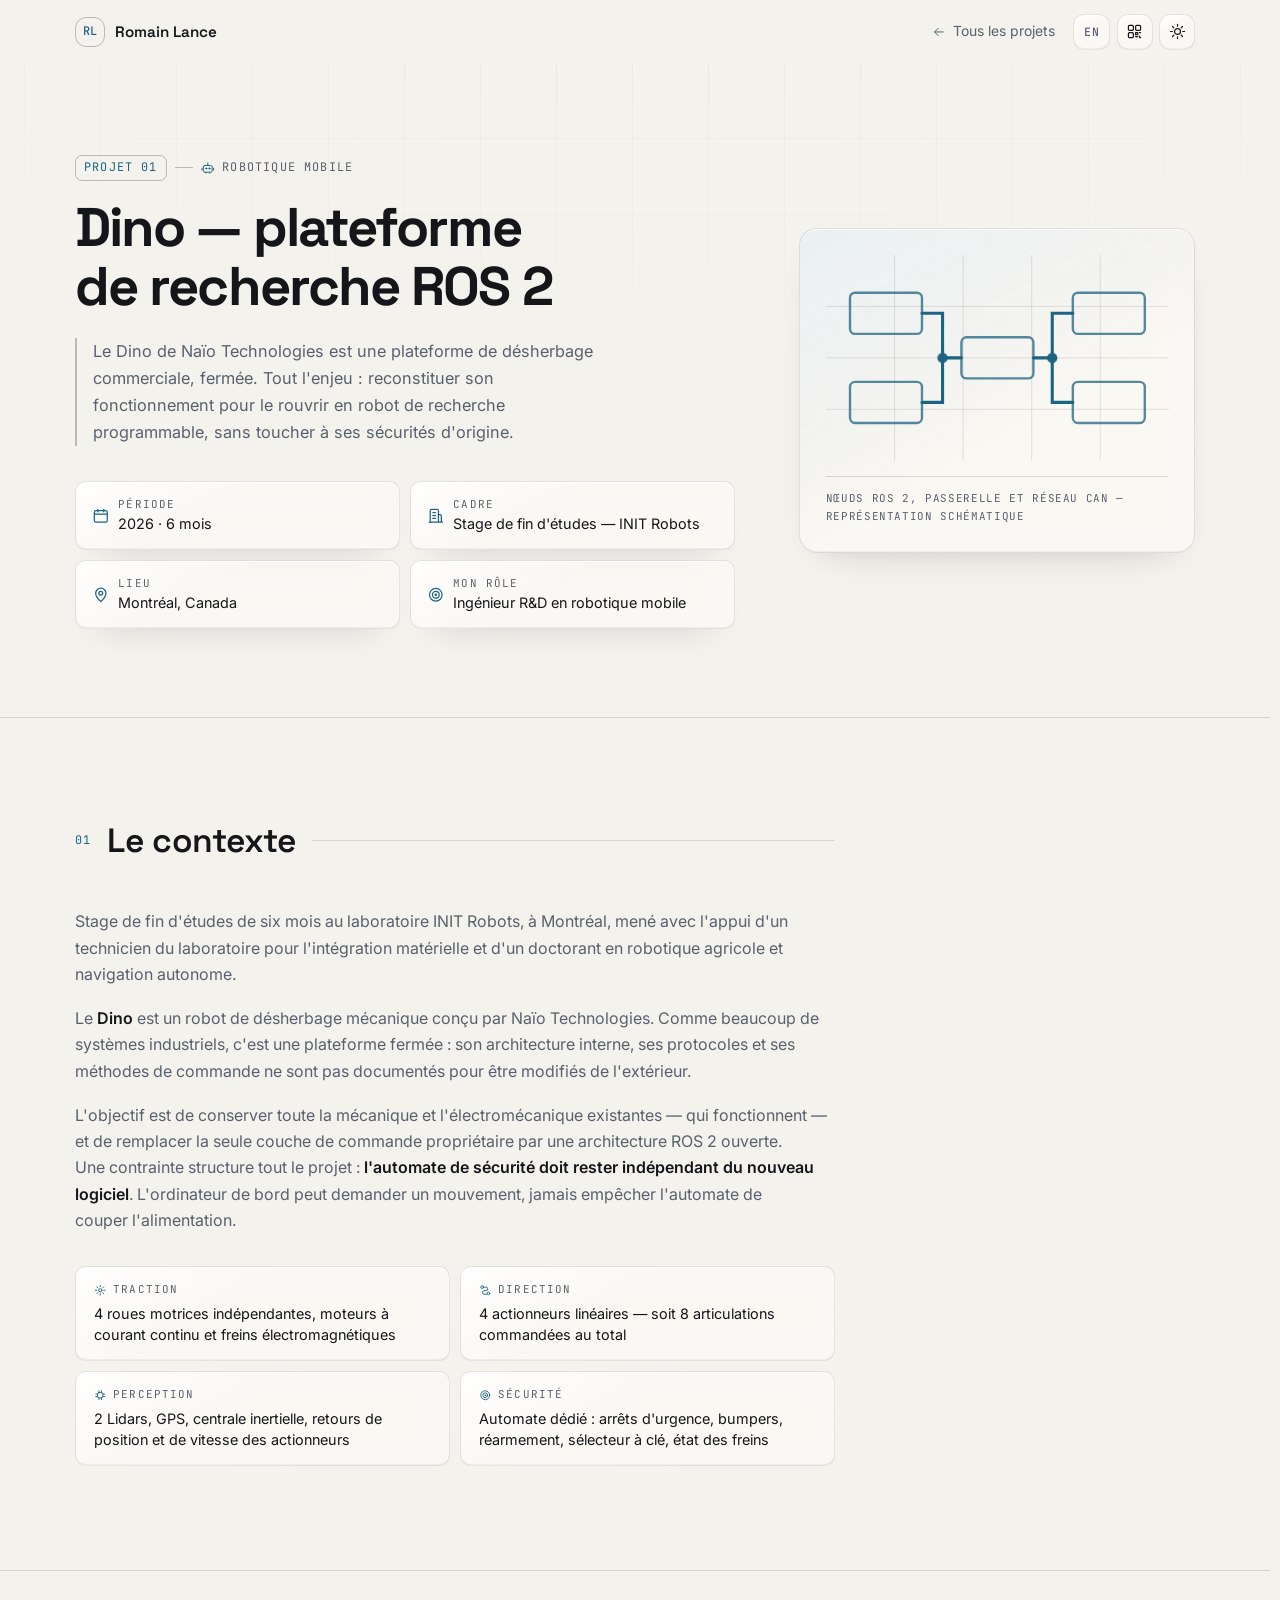
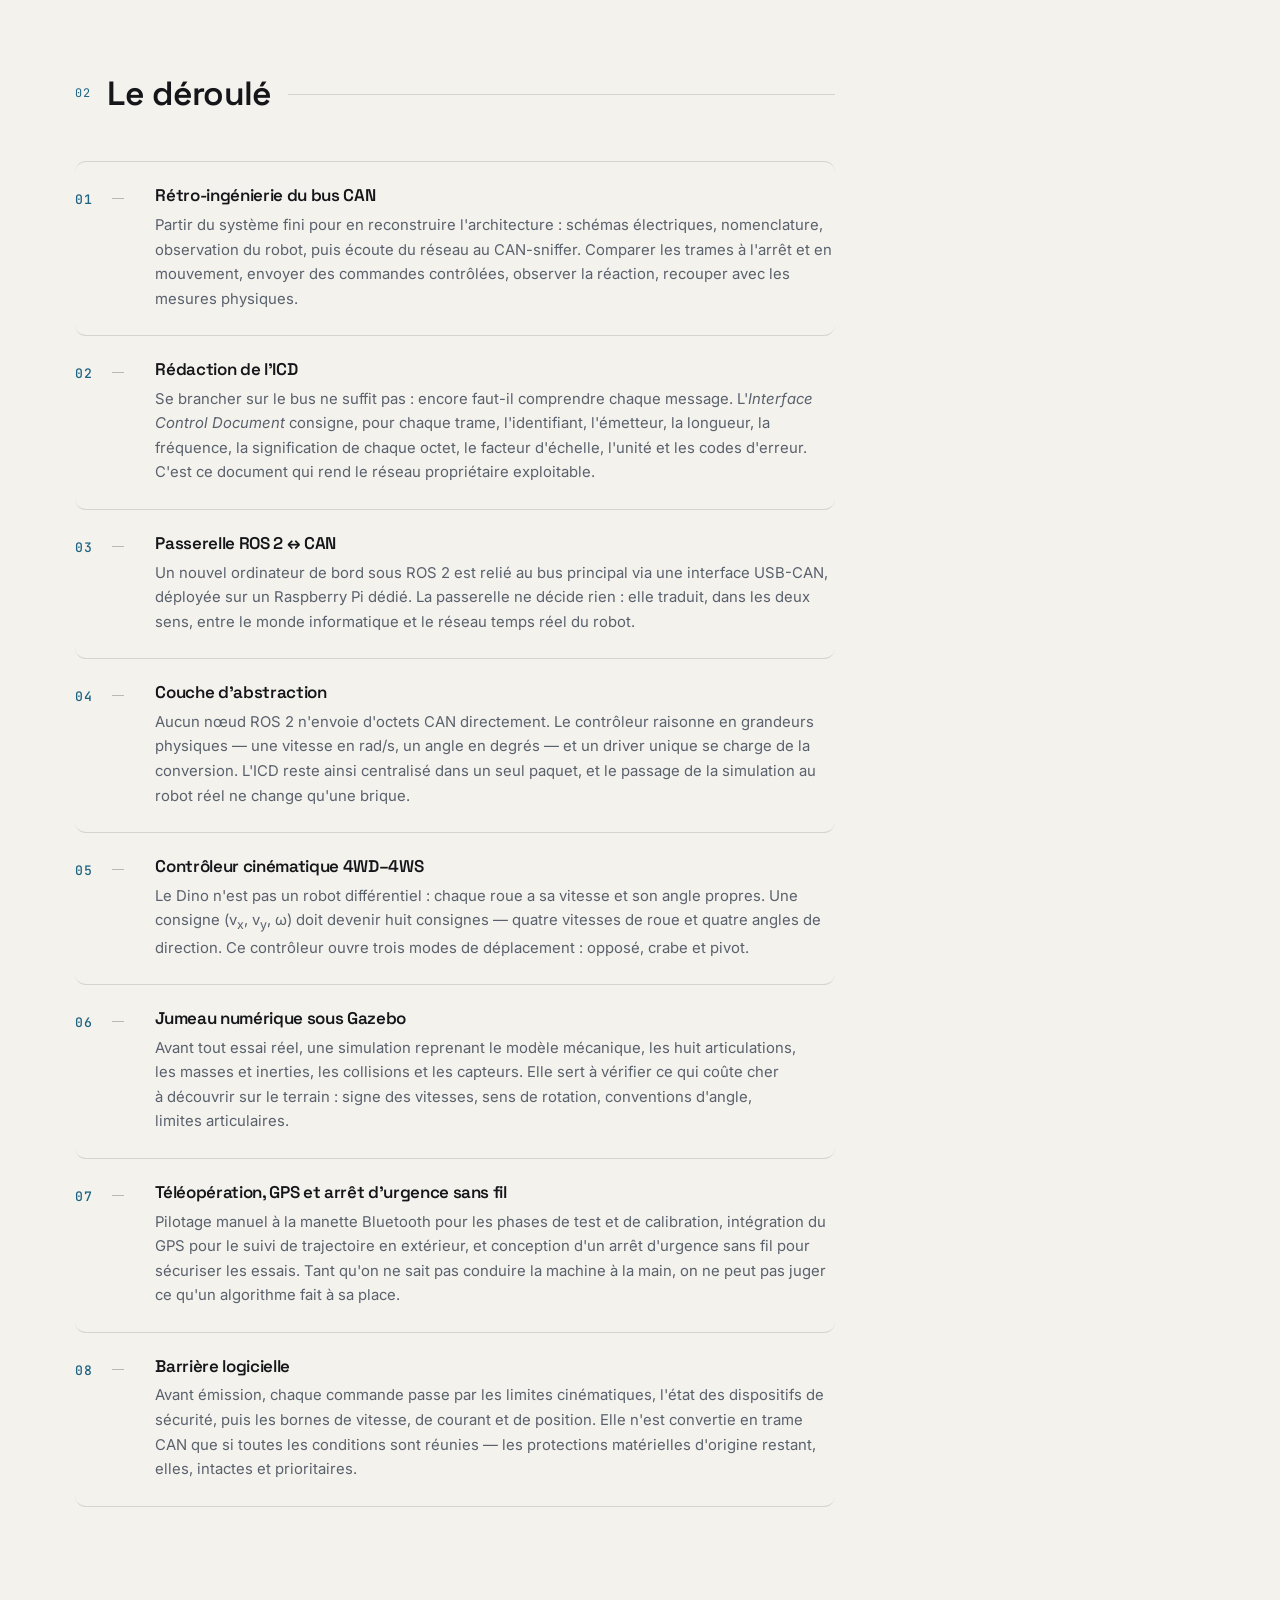
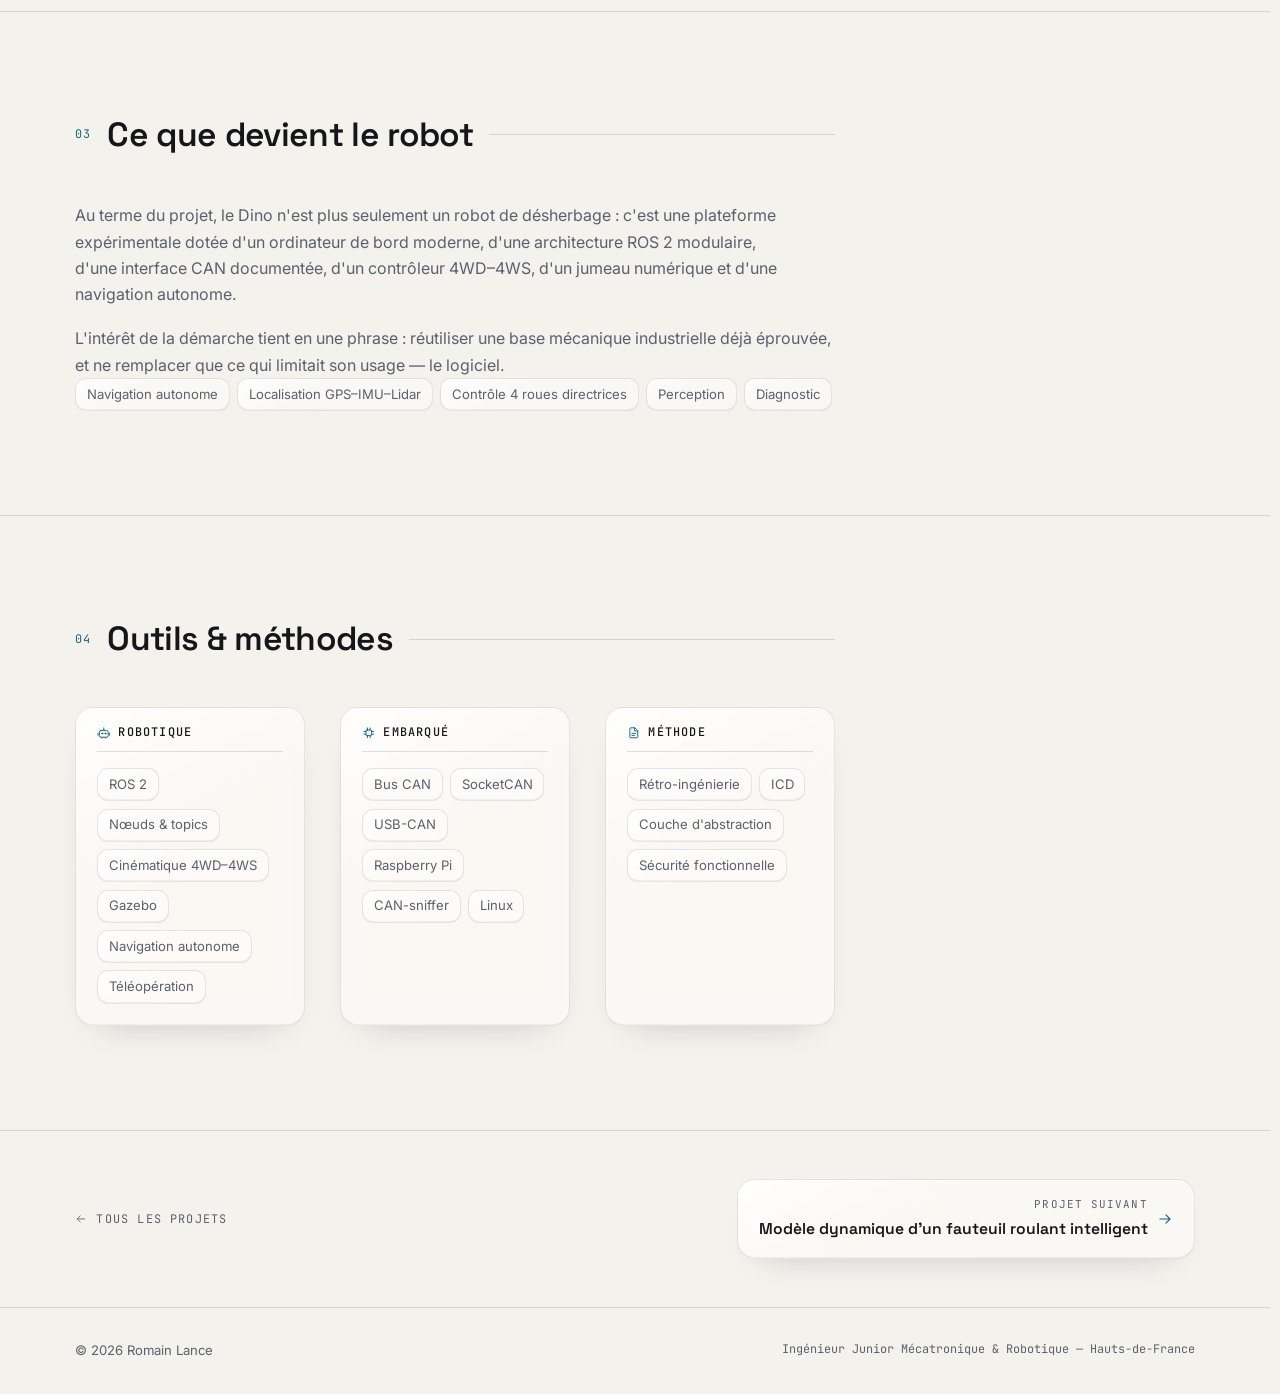
==== commit 0e5b5bd2: "Albums photo, aperçu du CV bilingue et relief 3D sur tous les panneaux Aperçu du CV - La vignette su" ====
--- a/projets/dino-plateforme-ros2.html
+++ b/projets/dino-plateforme-ros2.html
@@ -106,22 +106,22 @@
           </p>
 
           <ul class="phero__meta intro" data-intro="5">
-            <li>
+            <li class="tilt">
               <svg class="ico" aria-hidden="true"><use href="#i-calendar"></use></svg>
               <span class="phero__k">Période</span>
               <span class="phero__v">2026 · 6 mois</span>
             </li>
-            <li>
+            <li class="tilt">
               <svg class="ico" aria-hidden="true"><use href="#i-building"></use></svg>
               <span class="phero__k">Cadre</span>
               <span class="phero__v">Stage de fin d'études — INIT Robots</span>
             </li>
-            <li>
+            <li class="tilt">
               <svg class="ico" aria-hidden="true"><use href="#i-pin"></use></svg>
               <span class="phero__k">Lieu</span>
               <span class="phero__v">Montréal, Canada</span>
             </li>
-            <li>
+            <li class="tilt">
               <svg class="ico" aria-hidden="true"><use href="#i-target"></use></svg>
               <span class="phero__k">Mon rôle</span>
               <span class="phero__v">Ingénieur R&amp;D en robotique mobile</span>
@@ -129,7 +129,7 @@
           </ul>
         </div>
 
-        <figure class="phero__figure intro" data-intro="4">
+        <figure class="phero__figure intro tilt" data-intro="4">
           <svg class="diagram diagram--lg" viewBox="0 0 200 120" aria-hidden="true">
             <path class="diagram__grid" d="M0 30h200M0 60h200M0 90h200M40 0v120M80 0v120M120 0v120M160 0v120"/>
             <path class="diagram__draw" d="M56 34h12v26h11M56 86h12V60M121 60h11V34h12M132 60v26h12"/>
@@ -181,19 +181,19 @@
 
         <!-- Fiche matérielle : ce qu'il faut piloter -->
         <div class="specs reveal" data-reveal="up">
-          <div class="spec">
+          <div class="spec tilt">
             <span class="spec__k"><svg class="ico" aria-hidden="true"><use href="#i-cog"></use></svg> Traction</span>
             <span class="spec__v">4 roues motrices indépendantes, moteurs à courant continu et freins électromagnétiques</span>
           </div>
-          <div class="spec">
+          <div class="spec tilt">
             <span class="spec__k"><svg class="ico" aria-hidden="true"><use href="#i-route"></use></svg> Direction</span>
             <span class="spec__v">4 actionneurs linéaires — soit 8 articulations commandées au total</span>
           </div>
-          <div class="spec">
+          <div class="spec tilt">
             <span class="spec__k"><svg class="ico" aria-hidden="true"><use href="#i-chip"></use></svg> Perception</span>
             <span class="spec__v">2 Lidars, GPS, centrale inertielle, retours de position et de vitesse des actionneurs</span>
           </div>
-          <div class="spec">
+          <div class="spec tilt">
             <span class="spec__k"><svg class="ico" aria-hidden="true"><use href="#i-target"></use></svg> Sécurité</span>
             <span class="spec__v">Automate dédié : arrêts d'urgence, bumpers, réarmement, sélecteur à clé, état des freins</span>
           </div>
--- a/css/style.css
+++ b/css/style.css
@@ -19,14 +19,14 @@
    10. En-têtes de section
    11. À propos
    12. Timeline (parcours)
-   13. Cartes projets
+   13. Cartes projets et albums
    14. Diagrammes SVG
    15. Compétences
    16. Formation
    17. Contact
    18. Pied de page
    19. Verre liquide
-   20. Fenêtre modale et QR code
+   20. Fenêtres modales (QR code, albums)
    21. Effets au pointeur (halo, relief, aimantation)
    22. Animations d'entrée et apparitions au scroll
    23. Responsive
@@ -45,6 +45,10 @@
 html {
   scroll-behavior: smooth;
   -webkit-text-size-adjust: 100%;
+  /* La gouttière de défilement est réservée en permanence : sans elle, geler
+     le défilement de fond à l'ouverture d'une fenêtre modale ferait sauter
+     toute la page de la largeur de la barre. */
+  scrollbar-gutter: stable;
 }
 
 body {
@@ -63,6 +67,9 @@
   cursor: default;
 }
 
+/* Posé par le JS pendant qu'une fenêtre modale est ouverte */
+body.is-locked { overflow: hidden; }
+
 /* Seuls les éléments réellement actionnables changent la forme du pointeur */
 a,
 button,
@@ -78,7 +85,11 @@
 input[type='submit'],
 input[type='button'] { cursor: pointer; }
 
-img { display: block; max-width: 100%; }
+/* `height: auto` est indispensable : les attributs width/height du HTML — qui
+   réservent la place et évitent les sauts de mise en page au chargement —
+   sont appliqués comme une hauteur fixe. Sans cette ligne, ils l'emportent
+   sur les règles de la feuille de styles, y compris sur `aspect-ratio`. */
+img { display: block; max-width: 100%; height: auto; }
 
 ul, ol { list-style: none; padding: 0; }
 
@@ -466,7 +477,9 @@
   margin-inline: auto;
   display: flex;
   align-items: center;
-  gap: 1.5rem;
+  /* Serré : avec huit liens, le nom et trois boutons, la barre n'a plus de
+     marge à 1 120 px de large. */
+  gap: 1.1rem;
 }
 
 .nav__brand { display: flex; align-items: center; gap: .6rem; margin-right: auto; }
@@ -492,9 +505,13 @@
 
 .nav__links a {
   position: relative;
-  padding: .45rem .7rem;
+  padding: .45rem .58rem;
   border-radius: var(--radius);
   font-size: .87rem;
+  /* Un libellé ne se coupe jamais : la barre a une hauteur fixe, et « À
+     propos » sur deux lignes la ferait déborder au lieu de simplement
+     serrer les liens. */
+  white-space: nowrap;
   color: var(--muted);
   transition: color .2s ease, background-color .2s ease;
 }
@@ -510,8 +527,8 @@
 .nav__links a::after {
   content: '';
   position: absolute;
-  left: .7rem;
-  right: .7rem;
+  left: .58rem;
+  right: .58rem;
   bottom: .2rem;
   height: 1px;
   background: var(--accent);
@@ -751,8 +768,7 @@
   display: block;
   overflow: hidden;
   padding: 10px;
-  /* --rx / --ry posés par l'effet de relief (js/effects.js) */
-  transform: perspective(900px) rotateX(var(--rx, 0deg)) rotateY(var(--ry, 0deg));
+  /* Le relief lui-même est défini une seule fois, avec la classe .tilt (§19) */
   transition: transform .35s var(--ease-out), box-shadow .35s ease;
 }
 .cv:hover { box-shadow: 0 30px 60px -28px var(--glass-cast); }
@@ -769,11 +785,14 @@
 [data-theme='dark'] .cv__page { filter: brightness(.9) contrast(1.02); }
 .cv:hover .cv__page { transform: scale(1.015); }
 
-/* Ligne de balayage, clin d'œil aux bancs de mesure */
+/* Ligne de balayage, clin d'œil aux bancs de mesure.
+   Pleine largeur : au survol, la page grandit de 1,5 % et déborde sur le
+   passe-partout de 10 px — tout ce qui s'arrête au bord du document laisse
+   alors une bande claire visible. */
 .cv__scan {
   position: absolute;
-  left: 10px;
-  right: 10px;
+  left: 0;
+  right: 0;
   z-index: 1;
   height: 26%;
   background: linear-gradient(to bottom, transparent, var(--accent-wash), transparent);
@@ -785,15 +804,18 @@
   50%      { transform: translateY(400%); }
 }
 
-/* Voile d'appel à l'action, révélé au survol */
+/* Voile d'appel à l'action, révélé au survol.
+   Il couvre toute la carte, bords compris : encadré à 10 px, il laissait au
+   bas de la carte une bande de page non voilée — un liseré blanc franc,
+   surtout en thème sombre. */
 .cv__overlay {
   position: absolute;
-  inset: 10px;
+  inset: 0;
   z-index: 3;
   display: grid;
   place-items: end center;
   padding-bottom: 1.4rem;
-  border-radius: calc(var(--radius-lg) - 8px);
+  border-radius: inherit;
   background: linear-gradient(to top, var(--glass-cast) 0%, transparent 46%);
   opacity: 0;
   transition: opacity .35s ease;
@@ -853,6 +875,14 @@
 }
 .reveal.is-visible .section__rule,
 .section__head.is-visible .section__rule { transform: scaleX(1); }
+
+/* Ligne d'introduction, sous le titre d'une section */
+.section__lede {
+  max-width: 62ch;
+  margin-top: -.6rem;
+  margin-bottom: clamp(1.6rem, 3vw, 2.2rem);
+  color: var(--muted);
+}
 
 
 /* 11. À PROPOS
@@ -891,7 +921,7 @@
   color: var(--ink);
   transition: border-color .3s ease, transform .4s var(--ease-out);
 }
-.about .avail:hover { border-color: var(--accent); transform: translateY(-2px); }
+.about .avail:hover { border-color: var(--accent); --lift: -2px; }
 
 /* Point posé en absolu plutôt qu'en flex : le paragraphe doit rester un
    paragraphe, sinon `décembre 2026` — qui est un <strong> — deviendrait une
@@ -1043,11 +1073,54 @@
 
 .tl__body .tags { margin-top: 1rem; }
 
-
-/* 13. CARTES PROJETS
+/* Vignette photo d'une expérience : elle ouvre la visionneuse des albums.
+   Format volontairement modeste — la timeline reste une liste, la photo
+   l'illustre sans la transformer en galerie. */
+.tl__shot {
+  position: relative;
+  display: block;
+  overflow: hidden;
+  width: min(100%, 230px);
+  margin-top: 1.1rem;
+  padding: 0;
+  border-radius: var(--radius-lg);
+  border: 1px solid var(--glass-edge);
+  background: var(--surface-2);
+  box-shadow: var(--glass-shadow-stack);
+  cursor: pointer;
+  transition: border-color .3s ease, transform .35s var(--ease-out),
+              box-shadow .35s ease;
+}
+.tl__shot:hover { border-color: var(--accent); }
+.tl__shot img {
+  width: 100%;
+  aspect-ratio: 4 / 3;
+  object-fit: cover;
+  transition: transform .6s var(--ease-out);
+}
+.tl__shot:hover img { transform: scale(1.05); }
+
+.tl__shot-label {
+  position: absolute;
+  inset: auto 0 0 0;
+  display: flex;
+  align-items: center;
+  gap: .4rem;
+  padding: 1.6rem .8rem .6rem;
+  background: linear-gradient(to top, var(--glass-cast), transparent);
+  font-family: var(--font-mono);
+  font-size: .66rem;
+  letter-spacing: .08em;
+  text-transform: uppercase;
+  color: #fff;
+}
+
+
+/* 13. CARTES PROJETS ET ALBUMS
    --------------------------------------------------------------------------
-   Blocs de prévisualisation : chaque carte est un lien vers la page dédiée
-   du projet, dans projets/. */
+   Blocs de prévisualisation. Une carte projet est un lien vers la page dédiée
+   du projet, dans projets/ ; une carte d'album ouvre une fenêtre contenant
+   les photos et le texte du projet. */
 .projects {
   display: grid;
   grid-template-columns: repeat(auto-fit, minmax(300px, 1fr));
@@ -1070,8 +1143,7 @@
   flex-direction: column;
   background: var(--bg);
   overflow: hidden;
-  /* --rx / --ry posés par l'effet de relief (js/effects.js) */
-  transform: perspective(900px) rotateX(var(--rx, 0deg)) rotateY(var(--ry, 0deg));
+  /* Le relief lui-même est défini une seule fois, avec la classe .tilt (§19) */
   transition: border-color .3s ease, transform .35s var(--ease-out),
               box-shadow .35s ease;
 }
@@ -1171,6 +1243,134 @@
 .pcard:hover .pcard__cta .ico { transform: translateX(5px); }
 
 
+/* --- Cartes d'album ---
+   Même matière que les cartes projet, mais la carte n'est pas un lien : elle
+   ouvre une fenêtre contenant les photos et le texte du projet. D'où le
+   <button> plutôt qu'un <a>, et la couverture photographique plutôt qu'un
+   schéma. */
+.albums {
+  display: grid;
+  grid-template-columns: repeat(auto-fit, minmax(clamp(240px, 30vw, 300px), 1fr));
+  gap: clamp(1.2rem, 2.6vw, 1.9rem);
+}
+
+.album {
+  position: relative;
+  display: flex;
+  flex-direction: column;
+  overflow: hidden;
+  padding: 0;
+  border-radius: var(--radius-lg);
+  background: var(--bg);
+  text-align: left;
+  cursor: pointer;
+  transition: border-color .3s ease, transform .35s var(--ease-out),
+              box-shadow .35s ease;
+}
+.album:hover { border-color: var(--accent); }
+
+.album__cover {
+  position: relative;
+  display: block;
+  overflow: hidden;
+  aspect-ratio: 4 / 3;
+  background: var(--surface-2);
+  border-bottom: 1px solid var(--line);
+}
+.album__cover img {
+  width: 100%;
+  height: 100%;
+  object-fit: cover;
+  transition: transform .6s var(--ease-out);
+}
+.album:hover .album__cover img { transform: scale(1.05); }
+
+/* Voile pour que le compteur reste lisible quelle que soit la photo */
+.album__cover::after {
+  content: '';
+  position: absolute;
+  inset: 0;
+  background: linear-gradient(to top, var(--glass-cast) 0%, transparent 42%);
+  opacity: .55;
+  transition: opacity .35s ease;
+}
+.album:hover .album__cover::after { opacity: .8; }
+
+.album__count {
+  position: absolute;
+  z-index: 1;
+  left: .9rem;
+  bottom: .8rem;
+  display: inline-flex;
+  align-items: center;
+  gap: .4rem;
+  padding: .22rem .6rem;
+  border-radius: 999px;
+  border: 1px solid rgba(255, 255, 255, .32);
+  background: rgba(20, 22, 26, .5);
+  backdrop-filter: blur(6px);
+  -webkit-backdrop-filter: blur(6px);
+  font-family: var(--font-mono);
+  font-size: .66rem;
+  letter-spacing: .08em;
+  text-transform: uppercase;
+  color: #fff;
+}
+.album__count .ico { width: 1em; height: 1em; }
+
+.album__body {
+  display: grid;
+  gap: .5rem;
+  align-content: start;
+  flex: 1;
+  padding: 1.1rem 1.25rem 1.3rem;
+}
+
+.album__title {
+  font-family: var(--font-title);
+  font-weight: 600;
+  font-size: 1.02rem;
+  line-height: 1.25;
+  color: var(--ink);
+  transition: color .25s ease;
+}
+.album:hover .album__title { color: var(--accent); }
+
+.album__sub { font-size: .88rem; line-height: 1.5; color: var(--muted); }
+
+/* Étiquettes en <span> : un <ul> serait invalide à l'intérieur d'un <button> */
+.album__tags {
+  display: flex;
+  flex-wrap: wrap;
+  gap: .35rem;
+  margin-top: .15rem;
+}
+.album__tags span {
+  padding: .22rem .55rem;
+  border-radius: var(--radius);
+  border: 1px solid var(--glass-edge);
+  background: var(--glass-fill), var(--glass-bg);
+  font-family: var(--font-mono);
+  font-size: .68rem;
+  letter-spacing: .04em;
+  color: var(--muted);
+}
+
+.album__cta {
+  display: inline-flex;
+  align-items: center;
+  gap: .45rem;
+  margin-top: .35rem;
+  font-family: var(--font-mono);
+  font-size: .72rem;
+  letter-spacing: .1em;
+  text-transform: uppercase;
+  color: var(--accent);
+}
+.album__cta .ico { transition: transform .3s var(--ease-out); }
+.album:hover .album__cta .ico { transform: translateX(4px); }
+
+
 /* 14. DIAGRAMMES SVG
    --------------------------------------------------------------------------
    Illustrations abstraites dessinées en SVG plutôt qu'en images : aucune
@@ -1240,9 +1440,7 @@
   /* Marge intérieure franche : depuis que le bloc est un panneau de verre,
      le contenu ne doit plus toucher l'arête. */
   padding: 1.15rem 1.3rem 1.35rem;
-  /* Relief au pointeur, comme la plaque du hero. Sans la classe .tilt,
-     --rx / --ry restent à 0 et l'élément ne bouge pas. */
-  transform: perspective(900px) rotateX(var(--rx, 0deg)) rotateY(var(--ry, 0deg));
+  /* Le relief lui-même est défini une seule fois, avec la classe .tilt (§19) */
   transition: transform .35s var(--ease-out);
 }
 
@@ -1410,8 +1608,7 @@
   gap: .5rem;
   align-content: start;
   padding: 1.4rem 1.5rem 1.5rem;
-  /* --rx / --ry posés par l'effet de relief (js/effects.js) */
-  transform: perspective(900px) rotateX(var(--rx, 0deg)) rotateY(var(--ry, 0deg));
+  /* Le relief lui-même est défini une seule fois, avec la classe .tilt (§19) */
   transition: transform .35s var(--ease-out), border-color .3s ease, box-shadow .35s ease;
 }
 .edu__item:hover { border-color: var(--accent); }
@@ -1669,7 +1866,39 @@
 
 .copy { border-radius: var(--radius-sm); }
 
-/* 20. FENÊTRE MODALE ET QR CODE
+
+/* --- Relief au pointeur ---
+   Définition unique de l'effet 3D : il suffit d'ajouter la classe .tilt à un
+   élément pour qu'il s'incline vers le curseur (js/effects.js pose --rx et
+   --ry ; sans le script, les valeurs restent à 0 et rien ne bouge).
+
+   Deux points méritent l'explication :
+
+   · --lift compose le décollement au survol avec la rotation. Écrit en
+     `transform: translateY(-2px)`, il écrasait purement et simplement
+     l'inclinaison — une seule propriété `transform` par élément.
+
+   · Les deux sélecteurs longs ne sont pas décoratifs. Les états d'arrivée des
+     animations (`.reveal-ready .reveal.is-visible`, `.js-intro .intro.is-in`)
+     posent `transform: none` avec trois classes de spécificité : sans les
+     doubler ici, le relief ne s'appliquait à aucun bloc animé à l'entrée. */
+.tilt,
+.reveal-ready .reveal.is-visible.tilt,
+.js-intro .intro.is-in.tilt {
+  transform:
+    perspective(900px)
+    translateY(var(--lift, 0px))
+    rotateX(var(--rx, 0deg))
+    rotateY(var(--ry, 0deg));
+}
+
+.reveal-ready .reveal.is-visible.tilt,
+.js-intro .intro.is-in.tilt {
+  transition: opacity .75s var(--ease-out), transform .4s var(--ease-out);
+}
+
+
+/* 20. FENÊTRES MODALES (QR CODE, ALBUMS)
    -------------------------------------------------------------------------- */
 .modal {
   position: fixed;
@@ -1768,6 +1997,151 @@
   color: var(--muted);
   word-break: break-all;
 }
+
+
+/* --- Fenêtre d'album ---
+   Beaucoup plus large que celle du QR code, et alignée à gauche : c'est une
+   fiche de lecture, pas une pastille. */
+.modal--album { padding: clamp(.75rem, 3vw, 2rem); }
+
+.modal__panel--album {
+  width: min(100%, 1040px);
+  max-height: calc(100vh - 2rem);
+  overflow-y: auto;
+  overscroll-behavior: contain;   /* le fond ne défile pas sous la fenêtre */
+  padding: clamp(1.2rem, 3vw, 2rem);
+  text-align: left;
+}
+
+/* Le bouton de fermeture reste visible quand la fiche défile */
+.modal__panel--album .modal__close {
+  position: sticky;
+  top: 0;
+  float: right;
+  z-index: 2;
+  background: var(--glass-fill), var(--glass-bg);
+  backdrop-filter: var(--glass-blur);
+  -webkit-backdrop-filter: var(--glass-blur);
+}
+
+.album__detail[hidden] { display: none; }
+.album__detail {
+  display: grid;
+  grid-template-columns: minmax(0, 1.35fr) minmax(0, 1fr);
+  gap: clamp(1.2rem, 3vw, 2.2rem);
+  align-items: start;
+}
+
+.album__head { display: grid; gap: .5rem; }
+.album__detail-title { font-size: clamp(1.2rem, 2.6vw, 1.55rem); }
+.album__detail-lede {
+  font-size: .95rem;
+  line-height: 1.6;
+  color: var(--muted);
+}
+.album__detail-lede + .album__detail-lede { margin-top: -.1rem; }
+.album__meta {
+  display: flex;
+  flex-wrap: wrap;
+  gap: .4rem;
+  margin-top: .3rem;
+}
+.album__meta li {
+  padding: .22rem .55rem;
+  border-radius: var(--radius);
+  border: 1px solid var(--glass-edge);
+  background: var(--glass-fill), var(--glass-bg);
+  font-family: var(--font-mono);
+  font-size: .68rem;
+  color: var(--muted);
+}
+
+/* --- Visionneuse --- */
+.album__viewer { display: grid; gap: .8rem; }
+
+.album__frame {
+  position: relative;
+  border-radius: var(--radius-lg);
+  overflow: hidden;
+  background: var(--surface-2);
+  border: 1px solid var(--glass-edge);
+}
+
+.album__slide { margin: 0; display: none; }
+.album__slide.is-current { display: block; }
+
+/* La photo garde ses proportions et occupe la largeur disponible ; seule sa
+   hauteur est bridée, pour qu'un cliché en portrait ne remplisse pas l'écran
+   à lui seul. `contain` prend alors le relais : une visionneuse n'a pas à
+   recadrer ce qu'on vient précisément regarder. */
+.album__slide img {
+  width: 100%;
+  max-height: min(58vh, 560px);
+  object-fit: contain;
+  animation: albumFade .4s var(--ease-out);
+}
+@keyframes albumFade {
+  from { opacity: 0; transform: scale(.99); }
+  to   { opacity: 1; transform: none; }
+}
+
+.album__slide figcaption {
+  padding: .7rem .9rem;
+  border-top: 1px solid var(--line);
+  background: var(--glass-fill), var(--glass-bg);
+  font-size: .84rem;
+  line-height: 1.5;
+  color: var(--muted);
+}
+
+/* --- Commandes --- */
+.album__controls {
+  display: flex;
+  align-items: center;
+  justify-content: center;
+  gap: .7rem;
+}
+
+.album__nav {
+  display: grid;
+  place-items: center;
+  width: 34px;
+  height: 34px;
+  flex: none;
+  border-radius: var(--radius);
+  border: 1px solid var(--glass-edge);
+  background: var(--glass-fill), var(--glass-bg);
+  color: var(--muted);
+  cursor: pointer;
+  transition: border-color .2s ease, color .2s ease, background-color .2s ease;
+}
+.album__nav:hover { border-color: var(--accent); color: var(--accent); background: var(--accent-wash); }
+.album__nav[hidden] { display: none; }
+.album__nav--prev .ico { transform: rotate(90deg); }
+.album__nav--next .ico { transform: rotate(-90deg); }
+
+.album__dots { display: flex; gap: .4rem; }
+.album__dot {
+  display: block;
+  width: 8px;
+  height: 8px;
+  padding: 0;
+  border: 0;
+  border-radius: 50%;
+  background: var(--line-2);
+  cursor: pointer;
+  transition: background-color .25s ease, transform .25s var(--ease-out);
+}
+.album__dot:hover { background: var(--accent); }
+.album__dot.is-current { background: var(--accent); transform: scale(1.35); }
+
+.album__counter {
+  font-family: var(--font-mono);
+  font-size: .7rem;
+  letter-spacing: .08em;
+  color: var(--muted);
+}
+.album__counter[hidden] { display: none; }
 
 
 /* 21. EFFETS AU POINTEUR
@@ -1937,6 +2311,23 @@
 }
 
 /* Tablette / mobile : menu escamotable */
+/* Entre 860 et 1200 px, huit liens de navigation ne tiennent plus à côté du
+   nom et des boutons. On resserre la barre et on retire les numéros des
+   liens : ils sont décoratifs, les intitulés portent seuls l'information. */
+@media (max-width: 1200px) {
+  .nav__inner { gap: 1rem; }
+  .nav__links a { padding-inline: .5rem; }
+  .nav__links a span { display: none; }
+}
+
+/* La fiche d'album passe sur une colonne : la photo d'abord, son texte
+   ensuite. À deux colonnes, ni l'une ni l'autre n'avait la place de respirer. */
+@media (max-width: 820px) {
+  .album__detail { grid-template-columns: 1fr; }
+  .album__slide img { max-height: min(46vh, 420px); }
+  .modal__panel--album { max-height: calc(100dvh - 1.5rem); }
+}
+
 @media (max-width: 860px) {
   .nav__burger { display: grid; }
 
--- a/css/project.css
+++ b/css/project.css
@@ -98,7 +98,7 @@
   grid-template-rows: auto auto;
   column-gap: .55rem;
   padding: .9rem 1rem;
-  transition: border-color .25s ease;
+  transition: border-color .25s ease, transform .35s var(--ease-out);
 }
 .phero__meta li:hover { border-color: var(--accent); }
 .phero__meta .ico {
@@ -120,6 +120,7 @@
 .phero__figure {
   margin: 0;
   padding: 1.6rem;
+  transition: transform .35s var(--ease-out);
 }
 .phero__figure figcaption {
   margin-top: 1rem;
@@ -153,7 +154,7 @@
   box-shadow:
     inset 0 1px 0 0 var(--glass-sheen),
     inset 0 -1px 0 0 var(--glass-shade);
-  transition: border-color .25s ease;
+  transition: border-color .25s ease, transform .35s var(--ease-out);
 }
 .spec:hover { border-color: var(--accent); }
 
@@ -169,6 +170,44 @@
 }
 .spec__k .ico { color: var(--accent); width: 1.15em; height: 1.15em; }
 .spec__v { font-size: .9rem; line-height: 1.45; color: var(--ink); }
+
+
+/* Photos du projet : le matériel réel, à côté des schémas et du texte.
+   Deux clichés par rangée au maximum — au-delà, la page devient une galerie
+   et le propos se dilue. */
+.shots {
+  display: grid;
+  grid-template-columns: repeat(auto-fit, minmax(240px, 1fr));
+  gap: 1rem;
+  margin-top: 2rem;
+}
+
+.shot {
+  margin: 0;
+  overflow: hidden;
+  border-radius: var(--radius-lg);
+  border: 1px solid var(--glass-edge);
+  background: var(--glass-fill), var(--glass-bg);
+  box-shadow: var(--glass-shadow-stack);
+  transition: border-color .25s ease, transform .35s var(--ease-out);
+}
+.shot:hover { border-color: var(--accent); }
+
+.shot img {
+  width: 100%;
+  aspect-ratio: 4 / 3;
+  object-fit: cover;
+  transition: transform .6s var(--ease-out);
+}
+.shot:hover img { transform: scale(1.04); }
+
+.shot figcaption {
+  padding: .75rem .95rem .85rem;
+  border-top: 1px solid var(--line);
+  font-size: .84rem;
+  line-height: 1.5;
+  color: var(--muted);
+}
 
 
 /* 02. TEXTE COURANT
@@ -280,7 +319,7 @@
 }
 .pnav__link--next:hover {
   border-color: var(--accent);
-  transform: translateY(-2px);
+  --lift: -2px;
 }
 .pnav__link--next > span { display: grid; gap: .15rem; }
 .pnav__k {
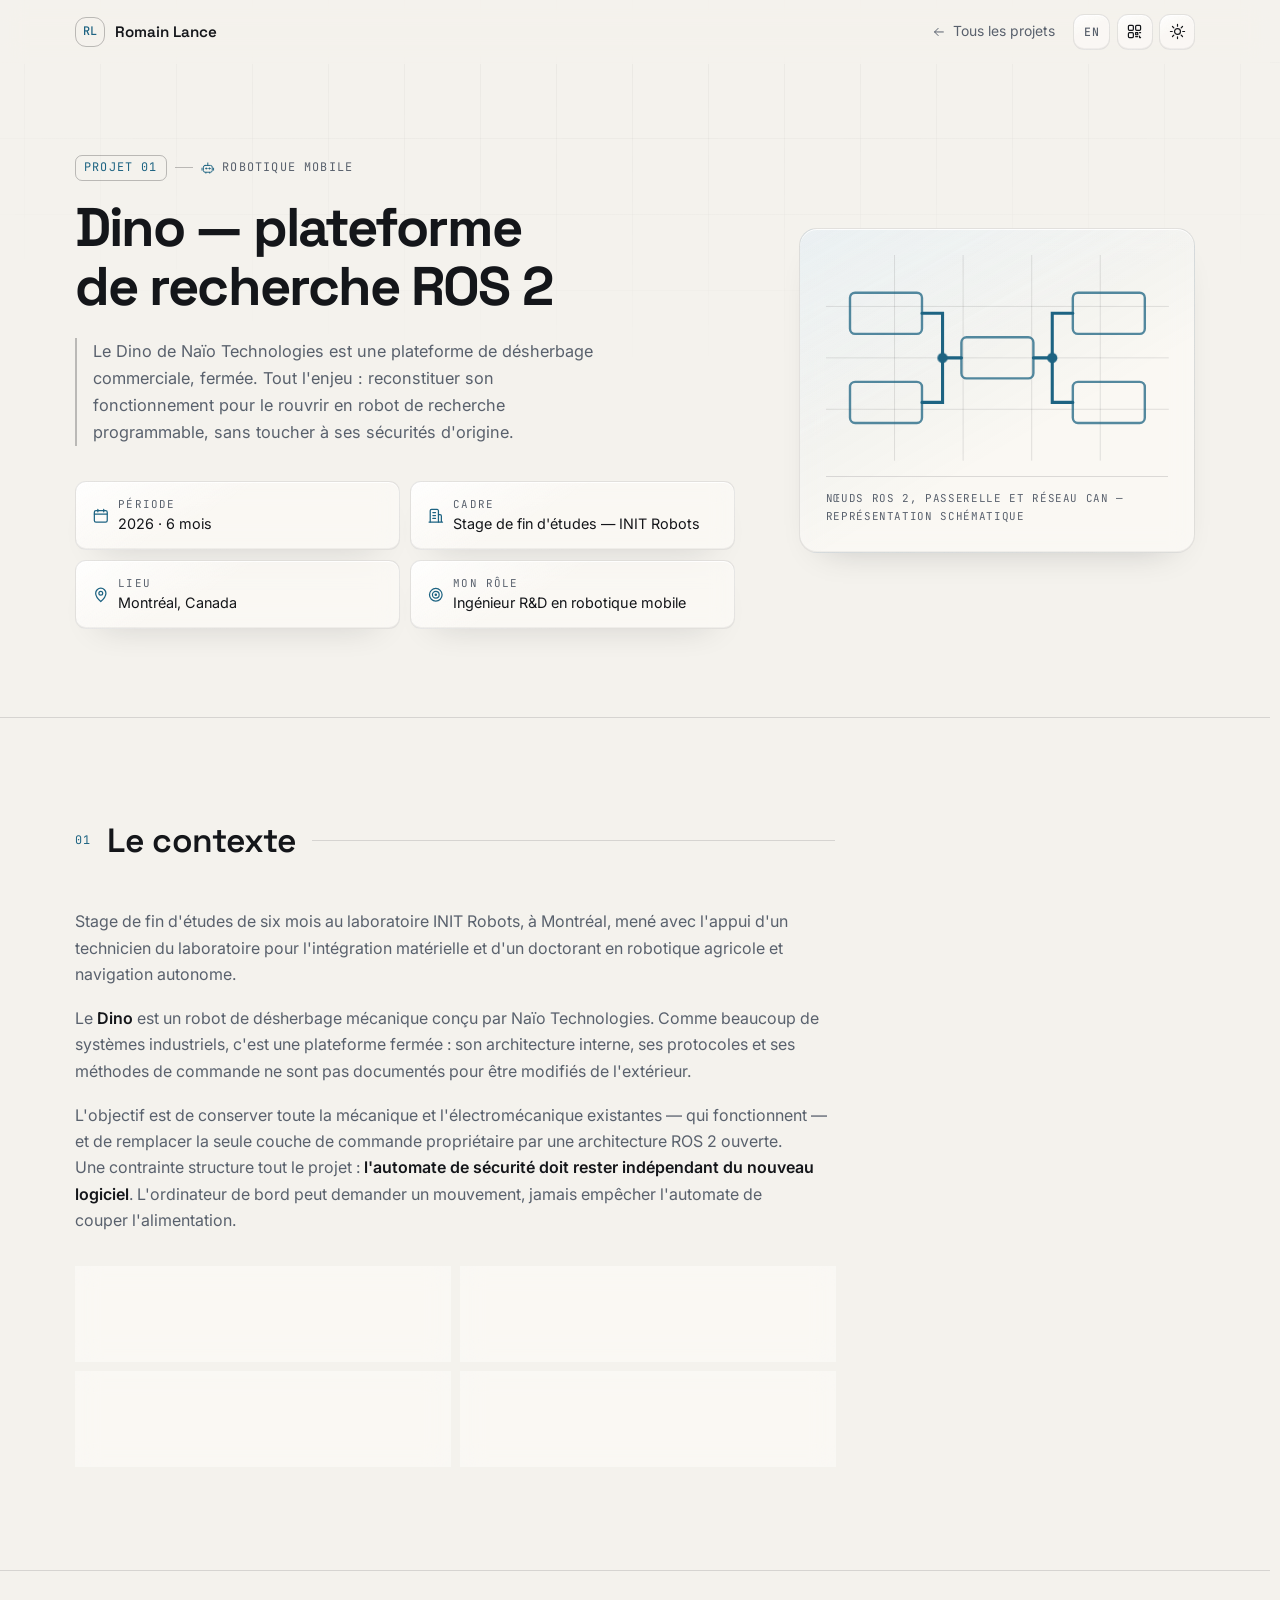
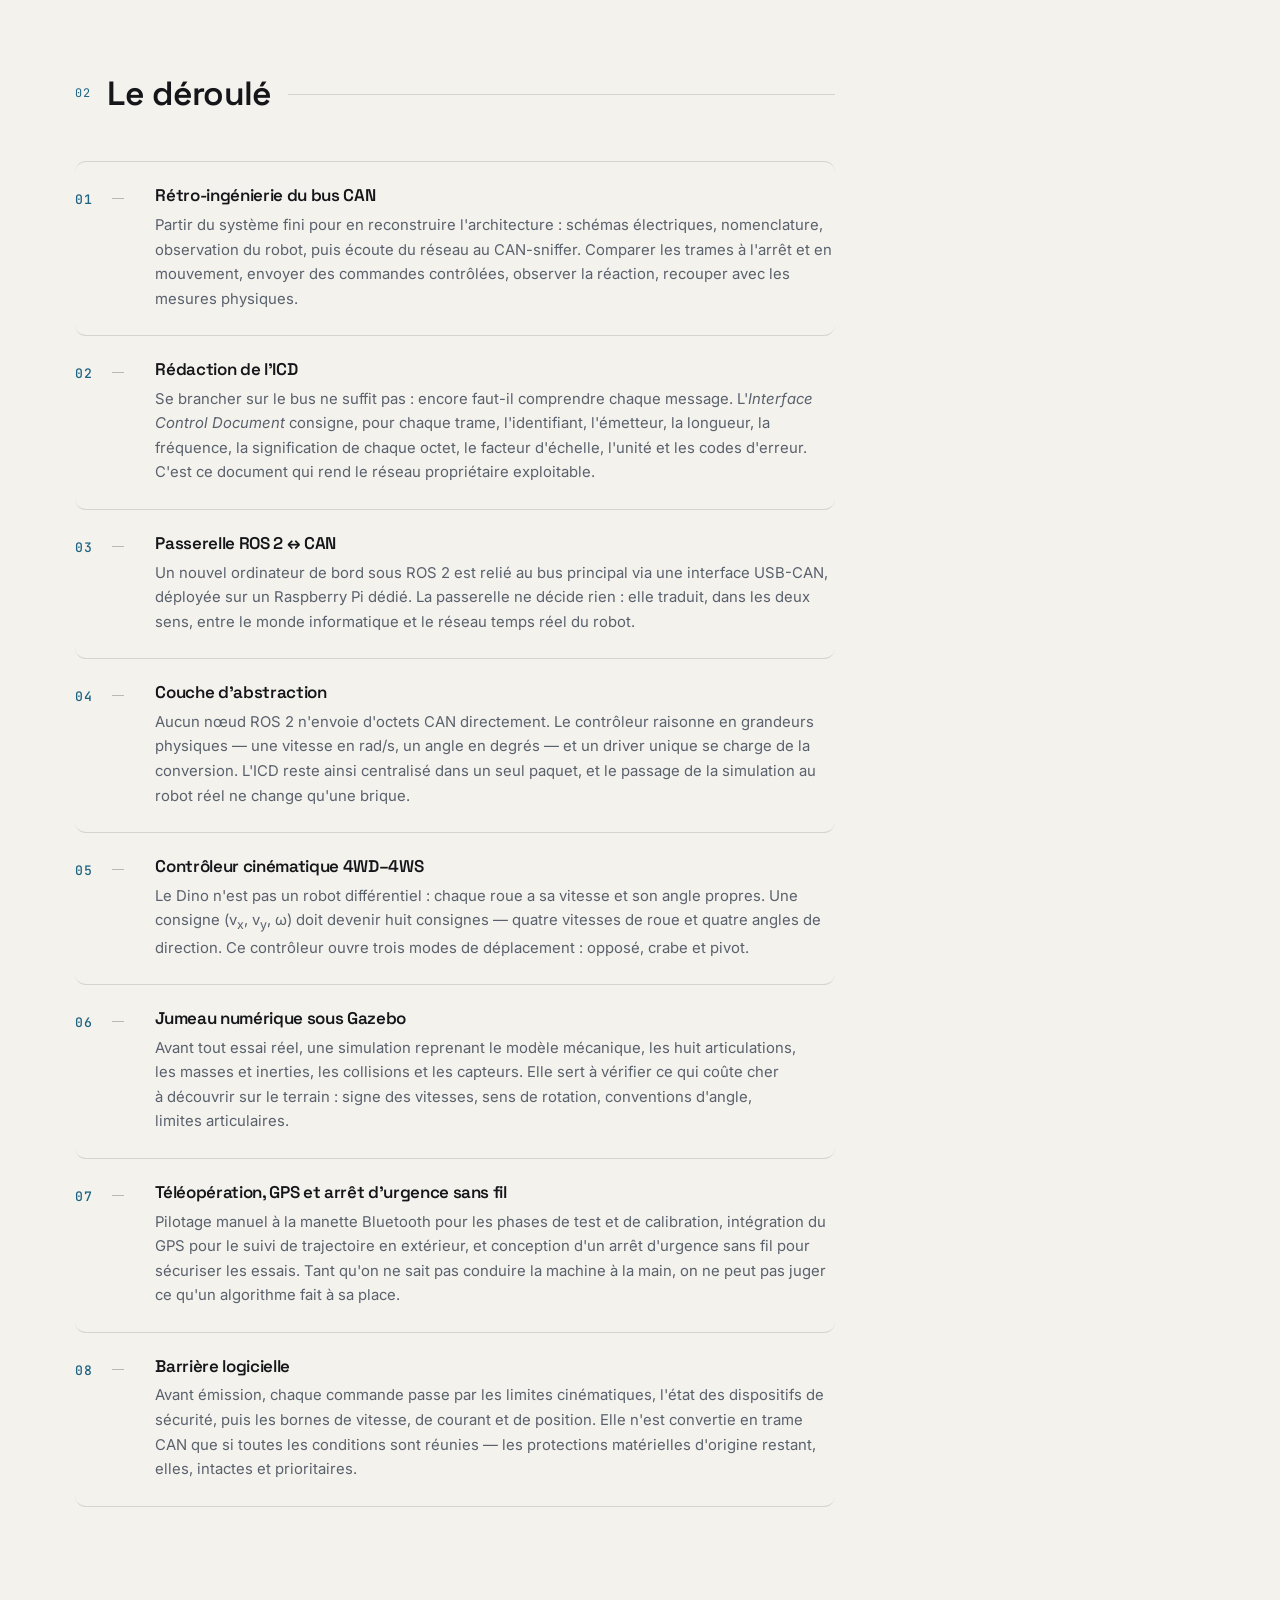
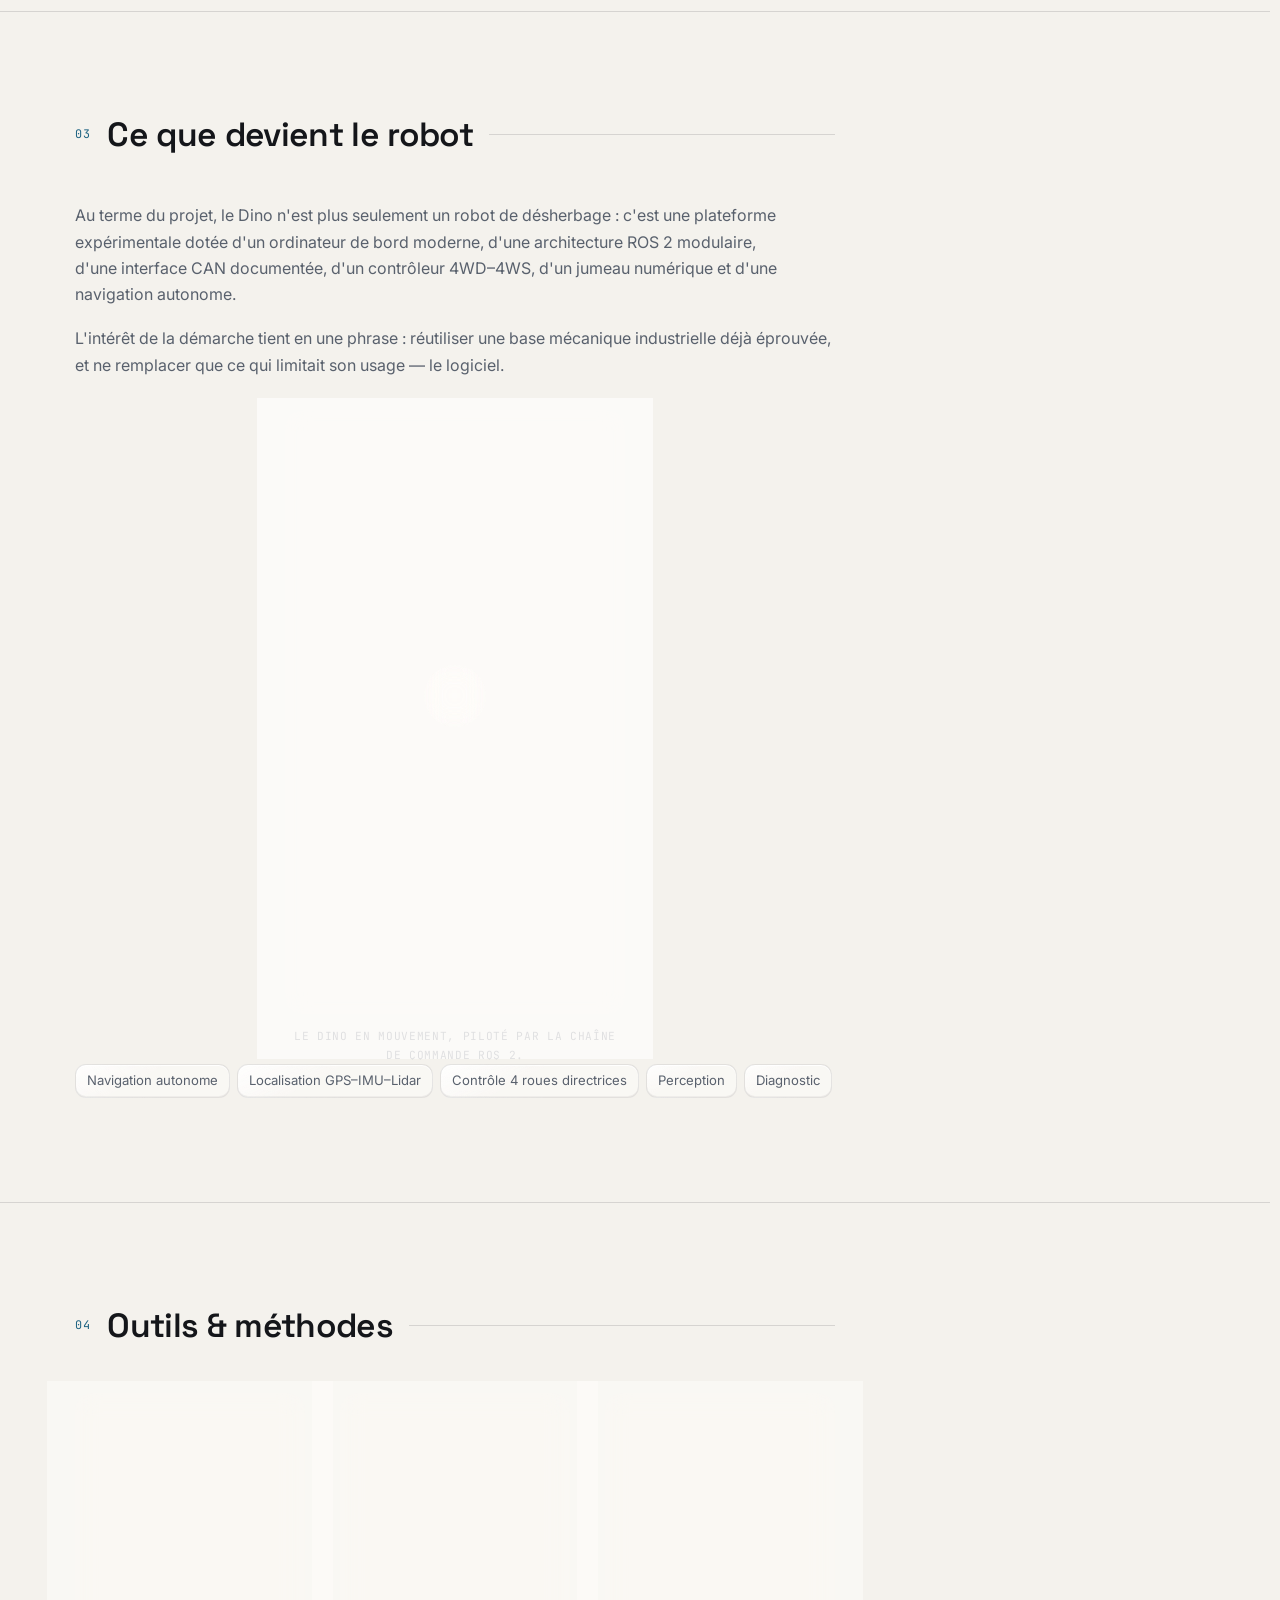
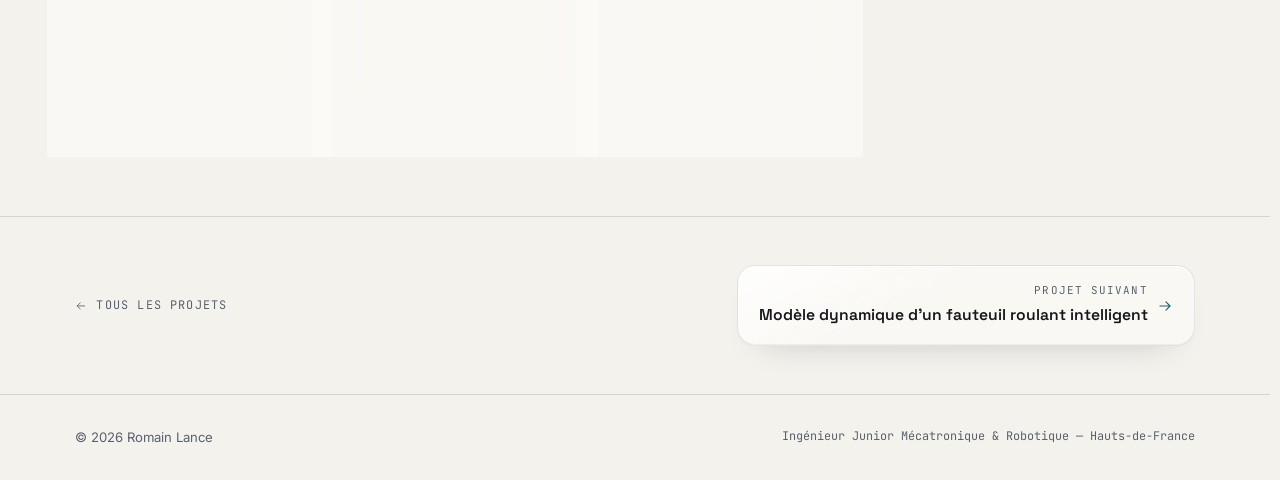
==== commit 0d56c40f: "Vidéos, photos sur les cartes projet et cartes unifiées Vidéos - Nouveau js/video.js : rien n'est ch" ====
--- a/projets/dino-plateforme-ros2.html
+++ b/projets/dino-plateforme-ros2.html
@@ -346,6 +346,16 @@
           </p>
         </div>
 
+        <figure class="filmstrip filmstrip--portrait reveal" data-reveal="up">
+          <div class="embed tilt" data-portrait data-video="Ehp5dpJvLVo" data-label="Dino">
+            <!-- Repli sans JavaScript : le lien vers la vidéo reste utilisable -->
+            <a href="https://youtube.com/shorts/Ehp5dpJvLVo" target="_blank" rel="noopener noreferrer">
+              Voir la vidéo sur YouTube
+            </a>
+          </div>
+          <figcaption>Le Dino en mouvement, piloté par la chaîne de commande ROS 2.</figcaption>
+        </figure>
+
         <ul class="tags reveal" data-reveal="up">
           <li>Navigation autonome</li><li>Localisation GPS–IMU–Lidar</li>
           <li>Contrôle 4 roues directrices</li><li>Perception</li><li>Diagnostic</li>
@@ -450,6 +460,9 @@
   <script src="../js/qr.js"></script>
   <script src="../js/main.js"></script>
   <script src="../js/effects.js"></script>
+  <script src="../js/video.js"></script>
+  <!-- i18n en dernier : il relève la page une fois pour toutes, façades
+       vidéo comprises. -->
   <script src="../js/i18n.js"></script>
 </body>
 </html>
--- a/css/style.css
+++ b/css/style.css
@@ -1083,10 +1083,6 @@
   width: min(100%, 230px);
   margin-top: 1.1rem;
   padding: 0;
-  border-radius: var(--radius-lg);
-  border: 1px solid var(--glass-edge);
-  background: var(--surface-2);
-  box-shadow: var(--glass-shadow-stack);
   cursor: pointer;
   transition: border-color .3s ease, transform .35s var(--ease-out),
               box-shadow .35s ease;
@@ -1149,31 +1145,49 @@
 }
 .pcard:hover { border-color: var(--accent); }
 
-/* Liseré supérieur qui se déploie au survol */
-.pcard::after {
+/* --- Vignette ---
+   Format imposé, identique pour un schéma comme pour une photo : c'est lui
+   qui aligne le corps des quatre cartes d'une même rangée. 5:3 est aussi le
+   format des schémas (viewBox 200 × 120), qui remplissent donc la vignette
+   sans être déformés. */
+.pcard__media {
+  position: relative;
+  display: grid;
+  place-items: center;
+  aspect-ratio: 5 / 3;
+  padding: 1.3rem 1.5rem;
+  background: linear-gradient(160deg, var(--accent-wash), transparent 70%);
+  border-bottom: 1px solid var(--line);
+}
+
+/* Variante photographique : la photo occupe toute la vignette, sans marge */
+.pcard__media--photo { padding: 0; overflow: hidden; }
+.pcard__photo {
+  display: block;
+  width: 100%;
+  height: 100%;
+  object-fit: cover;
+  transition: transform .6s var(--ease-out);
+}
+.pcard:hover .pcard__photo { transform: scale(1.05); }
+
+/* Voile bas, pour que le numéro reste lisible sur n'importe quelle photo */
+.pcard__media--photo::after {
   content: '';
   position: absolute;
-  top: 0;
-  left: 0;
-  z-index: 2;
-  width: 0;
-  height: 2px;
-  background: var(--accent);
-  transition: width .45s var(--ease-out);
-}
-.pcard:hover::after { width: 100%; }
-
-/* --- Vignette technique --- */
-.pcard__media {
-  position: relative;
-  padding: 1.4rem 1.5rem .6rem;
-  background: linear-gradient(160deg, var(--accent-wash), transparent 70%);
-  border-bottom: 1px solid var(--line);
-}
+  inset: 0;
+  background: linear-gradient(to bottom, var(--glass-cast) 0%, transparent 38%);
+  opacity: .45;
+  transition: opacity .35s ease;
+  pointer-events: none;
+}
+.pcard:hover .pcard__media--photo::after { opacity: .62; }
+
 .pcard__index {
   position: absolute;
   top: .9rem;
   right: 1.2rem;
+  z-index: 1;
   font-family: var(--font-mono);
   font-size: 2.6rem;
   font-weight: 500;
@@ -1183,6 +1197,11 @@
   transition: opacity .35s ease, transform .45s var(--ease-out);
 }
 .pcard:hover .pcard__index { opacity: .16; transform: translateY(-3px); }
+
+/* Sur une photo, le numéro passe en blanc : le voile est sombre dans les
+   deux thèmes, l'encre du texte courant y disparaîtrait. */
+.pcard__media--photo .pcard__index { color: #fff; opacity: .5; }
+.pcard:hover .pcard__media--photo .pcard__index { opacity: .78; }
 
 /* --- Corps --- */
 .pcard__body {
@@ -1260,8 +1279,6 @@
   flex-direction: column;
   overflow: hidden;
   padding: 0;
-  border-radius: var(--radius-lg);
-  background: var(--bg);
   text-align: left;
   cursor: pointer;
   transition: border-color .3s ease, transform .35s var(--ease-out),
@@ -1347,14 +1364,12 @@
 }
 .album__tags span {
   padding: .22rem .55rem;
-  border-radius: var(--radius);
-  border: 1px solid var(--glass-edge);
-  background: var(--glass-fill), var(--glass-bg);
-  font-family: var(--font-mono);
-  font-size: .68rem;
-  letter-spacing: .04em;
-  color: var(--muted);
-}
+  font-size: .76rem;
+  color: var(--muted);
+  transition: border-color .25s ease, color .25s ease,
+              transform .25s var(--ease-out), background-color .25s ease;
+}
+.album:hover .album__tags span { border-color: var(--line-2); }
 
 .album__cta {
   display: inline-flex;
@@ -1727,12 +1742,11 @@
 /* --- Formulaire mailto --- */
 .contact__form {
   position: relative;
-  border-radius: var(--radius-xl);
   display: grid;
   gap: 1rem;
   padding: clamp(1.4rem, 3vw, 2rem);
-  background: var(--surface);
-  border: 1px solid var(--line);
+  transition: border-color .3s ease, transform .35s var(--ease-out),
+              box-shadow .35s ease;
 }
 
 .field { display: grid; gap: .35rem; }
@@ -1804,6 +1818,10 @@
 .cv,
 .edu__item,
 .interests,
+.album,
+.tl__shot,
+.embed,
+.shot,
 .phero__figure,
 .phero__meta li,
 .pnav__link--next {
@@ -1817,6 +1835,8 @@
 /* Contrôles : même matière, sans ombre portée ni flou — trop coûteux pour
    des éléments aussi nombreux, et inutile à cette taille. */
 .tags li,
+.album__tags span,
+.album__nav,
 .icon-btn,
 .btn--ghost,
 .copy,
@@ -1839,8 +1859,16 @@
     var(--glass-bg);
 }
 
-/* Le survol creuse le relief plutôt que de changer la couleur du fond */
+/* Le survol creuse le relief plutôt que de changer la couleur du fond.
+   Même geste pour toutes les cartes du site, quel qu'en soit le contenu. */
 .pcard:hover,
+.album:hover,
+.tl__shot:hover,
+.shot:hover,
+.skill:hover,
+.edu__item:hover,
+.interests:hover,
+.phero__figure:hover,
 .pnav__link--next:hover {
   box-shadow:
     inset 0 1px 0 0 var(--glass-sheen),
@@ -1848,20 +1876,35 @@
     0 24px 48px -24px var(--glass-cast);
 }
 
+/* Et la même bordure d'accent, pour que le survol se lise partout pareil */
+.skill:hover,
+.interests:hover,
+.contact__form:hover,
+.phero__figure:hover { border-color: var(--accent); }
+
 /* --- Arrondis --- */
+.pcard,
+.album,
 .skill,
 .cv,
 .edu__item,
 .interests,
+.contact__form,
+.tl__shot,
+.embed,
+.shot,
 .phero__figure,
 .pnav__link--next { border-radius: var(--radius-lg); }
 
 .tags li,
+.album__tags span,
+.album__nav,
 .icon-btn,
 .btn--ghost,
 .field input,
 .field textarea,
 .nav__mark,
+.spec,
 .phero__meta li { border-radius: var(--radius); }
 
 .copy { border-radius: var(--radius-sm); }
@@ -2040,20 +2083,14 @@
   color: var(--muted);
 }
 .album__detail-lede + .album__detail-lede { margin-top: -.1rem; }
+/* Mots-clés de la fiche : mêmes étiquettes que partout ailleurs sur le site —
+   même matière, même arrondi, même soulèvement en cascade au survol.
+   Les styles viennent de `.tags` ; seule la taille est reprise ici. */
 .album__meta {
   display: flex;
   flex-wrap: wrap;
   gap: .4rem;
-  margin-top: .3rem;
-}
-.album__meta li {
-  padding: .22rem .55rem;
-  border-radius: var(--radius);
-  border: 1px solid var(--glass-edge);
-  background: var(--glass-fill), var(--glass-bg);
-  font-family: var(--font-mono);
-  font-size: .68rem;
-  color: var(--muted);
+  margin-top: .5rem;
 }
 
 /* --- Visionneuse --- */
@@ -2065,6 +2102,16 @@
   overflow: hidden;
   background: var(--surface-2);
   border: 1px solid var(--glass-edge);
+  box-shadow: var(--glass-shadow-stack);
+  transition: border-color .3s ease, transform .4s var(--ease-out),
+              box-shadow .35s ease;
+}
+.album__frame:hover {
+  border-color: var(--accent);
+  box-shadow:
+    inset 0 1px 0 0 var(--glass-sheen),
+    inset 0 -1px 0 0 var(--glass-shade),
+    0 24px 48px -24px var(--glass-cast);
 }
 
 .album__slide { margin: 0; display: none; }
@@ -2074,7 +2121,9 @@
    hauteur est bridée, pour qu'un cliché en portrait ne remplisse pas l'écran
    à lui seul. `contain` prend alors le relais : une visionneuse n'a pas à
    recadrer ce qu'on vient précisément regarder. */
-.album__slide img {
+/* Enfant direct seulement : une diapositive peut aussi contenir une vidéo,
+   dont l'affiche doit remplir le cadre au lieu d'être contenue dedans. */
+.album__slide > img {
   width: 100%;
   max-height: min(58vh, 560px);
   object-fit: contain;
@@ -2108,9 +2157,6 @@
   width: 34px;
   height: 34px;
   flex: none;
-  border-radius: var(--radius);
-  border: 1px solid var(--glass-edge);
-  background: var(--glass-fill), var(--glass-bg);
   color: var(--muted);
   cursor: pointer;
   transition: border-color .2s ease, color .2s ease, background-color .2s ease;
@@ -2142,6 +2188,114 @@
   color: var(--muted);
 }
 .album__counter[hidden] { display: none; }
+
+
+/* --- Vidéo YouTube ---
+   Tant qu'on n'a pas cliqué, il n'y a ici qu'une façade locale : une image du
+   projet et un bouton. L'<iframe> n'apparaît qu'ensuite (voir js/video.js). */
+.embed {
+  position: relative;
+  overflow: hidden;
+  aspect-ratio: 16 / 9;
+  transition: border-color .3s ease, transform .35s var(--ease-out),
+              box-shadow .35s ease;
+}
+.embed:hover { border-color: var(--accent); }
+.embed[data-portrait] {
+  aspect-ratio: 9 / 16;
+  max-width: 340px;
+  margin-inline: auto;
+}
+
+.embed iframe {
+  display: block;
+  width: 100%;
+  height: 100%;
+  border: 0;
+}
+
+.embed__play {
+  display: grid;
+  place-items: center;
+  align-content: center;
+  gap: .9rem;
+  width: 100%;
+  height: 100%;
+  padding: 0;
+  border: 0;
+  background: var(--glass-fill), var(--glass-bg);
+  color: var(--ink);
+  cursor: pointer;
+}
+
+/* Sans affiche, la surface reprend la grille technique du fond de page :
+   un grand rectangle vide se lirait comme une image qui n'a pas chargé. */
+.embed__play:not(:has(.embed__poster)) {
+  background-image:
+    linear-gradient(to right, var(--grid) 1px, transparent 1px),
+    linear-gradient(to bottom, var(--grid) 1px, transparent 1px),
+    var(--glass-fill);
+  background-size: 44px 44px, 44px 44px, auto;
+  background-color: var(--glass-bg);
+}
+
+/* L'image du projet sert d'affiche : elle est locale, donc rien ne part vers
+   YouTube avant le clic. Assombrie pour que le bouton reste lisible. */
+.embed__poster {
+  position: absolute;
+  inset: 0;
+  width: 100%;
+  height: 100%;
+  object-fit: cover;
+  filter: brightness(.62) saturate(.9);
+  transition: transform .6s var(--ease-out), filter .35s ease;
+}
+.embed__play:hover .embed__poster { transform: scale(1.04); filter: brightness(.5); }
+
+.embed__badge {
+  position: relative;
+  display: grid;
+  place-items: center;
+  width: 62px;
+  height: 62px;
+  border-radius: 50%;
+  border: 1px solid var(--glass-edge);
+  background: var(--glass-fill), var(--glass-bg);
+  backdrop-filter: var(--glass-blur);
+  -webkit-backdrop-filter: var(--glass-blur);
+  box-shadow: var(--glass-shadow-stack);
+  color: var(--accent);
+  transition: transform .35s var(--ease-out), border-color .25s ease;
+}
+.embed__badge .ico {
+  width: 26px;
+  height: 26px;
+  /* Le triangle est plein, contrairement aux autres icônes du site */
+  fill: currentColor;
+  stroke: none;
+  margin-left: 3px;             /* recentre optiquement la pointe */
+}
+.embed__play:hover .embed__badge { transform: scale(1.08); border-color: var(--accent); }
+
+.embed__label {
+  position: relative;
+  font-family: var(--font-mono);
+  font-size: .7rem;
+  letter-spacing: .1em;
+  text-transform: uppercase;
+  color: var(--ink);
+}
+/* Sur une affiche sombre, le libellé passe en clair */
+.embed__play:has(.embed__poster) .embed__label { color: #fff; }
+
+/* Sans JavaScript : le contenu d'origine reste un lien vers la vidéo */
+.embed > a {
+  display: grid;
+  place-items: center;
+  height: 100%;
+  color: var(--accent);
+  text-decoration: underline;
+}
 
 
 /* 21. EFFETS AU POINTEUR
--- a/css/project.css
+++ b/css/project.css
@@ -146,7 +146,6 @@
   display: grid;
   gap: .3rem;
   padding: .9rem 1.1rem;
-  border-radius: var(--radius);
   border: 1px solid var(--glass-edge);
   background: var(--glass-fill), var(--glass-bg);
   backdrop-filter: var(--glass-blur);
@@ -185,11 +184,8 @@
 .shot {
   margin: 0;
   overflow: hidden;
-  border-radius: var(--radius-lg);
-  border: 1px solid var(--glass-edge);
-  background: var(--glass-fill), var(--glass-bg);
-  box-shadow: var(--glass-shadow-stack);
-  transition: border-color .25s ease, transform .35s var(--ease-out);
+  transition: border-color .25s ease, transform .35s var(--ease-out),
+              box-shadow .35s ease;
 }
 .shot:hover { border-color: var(--accent); }
 
@@ -208,6 +204,20 @@
   line-height: 1.5;
   color: var(--muted);
 }
+
+/* Vidéo d'un projet, avec sa légende. Le lecteur lui-même est décrit dans
+   « Vidéo YouTube » (style.css) et n'appelle YouTube qu'après un clic. */
+.filmstrip { margin: 2rem 0 0; }
+.filmstrip figcaption {
+  margin-top: .8rem;
+  font-family: var(--font-mono);
+  font-size: .7rem;
+  letter-spacing: .06em;
+  text-transform: uppercase;
+  color: var(--muted);
+  text-align: center;
+}
+.filmstrip--portrait figcaption { max-width: 340px; margin-inline: auto; }
 
 
 /* 02. TEXTE COURANT
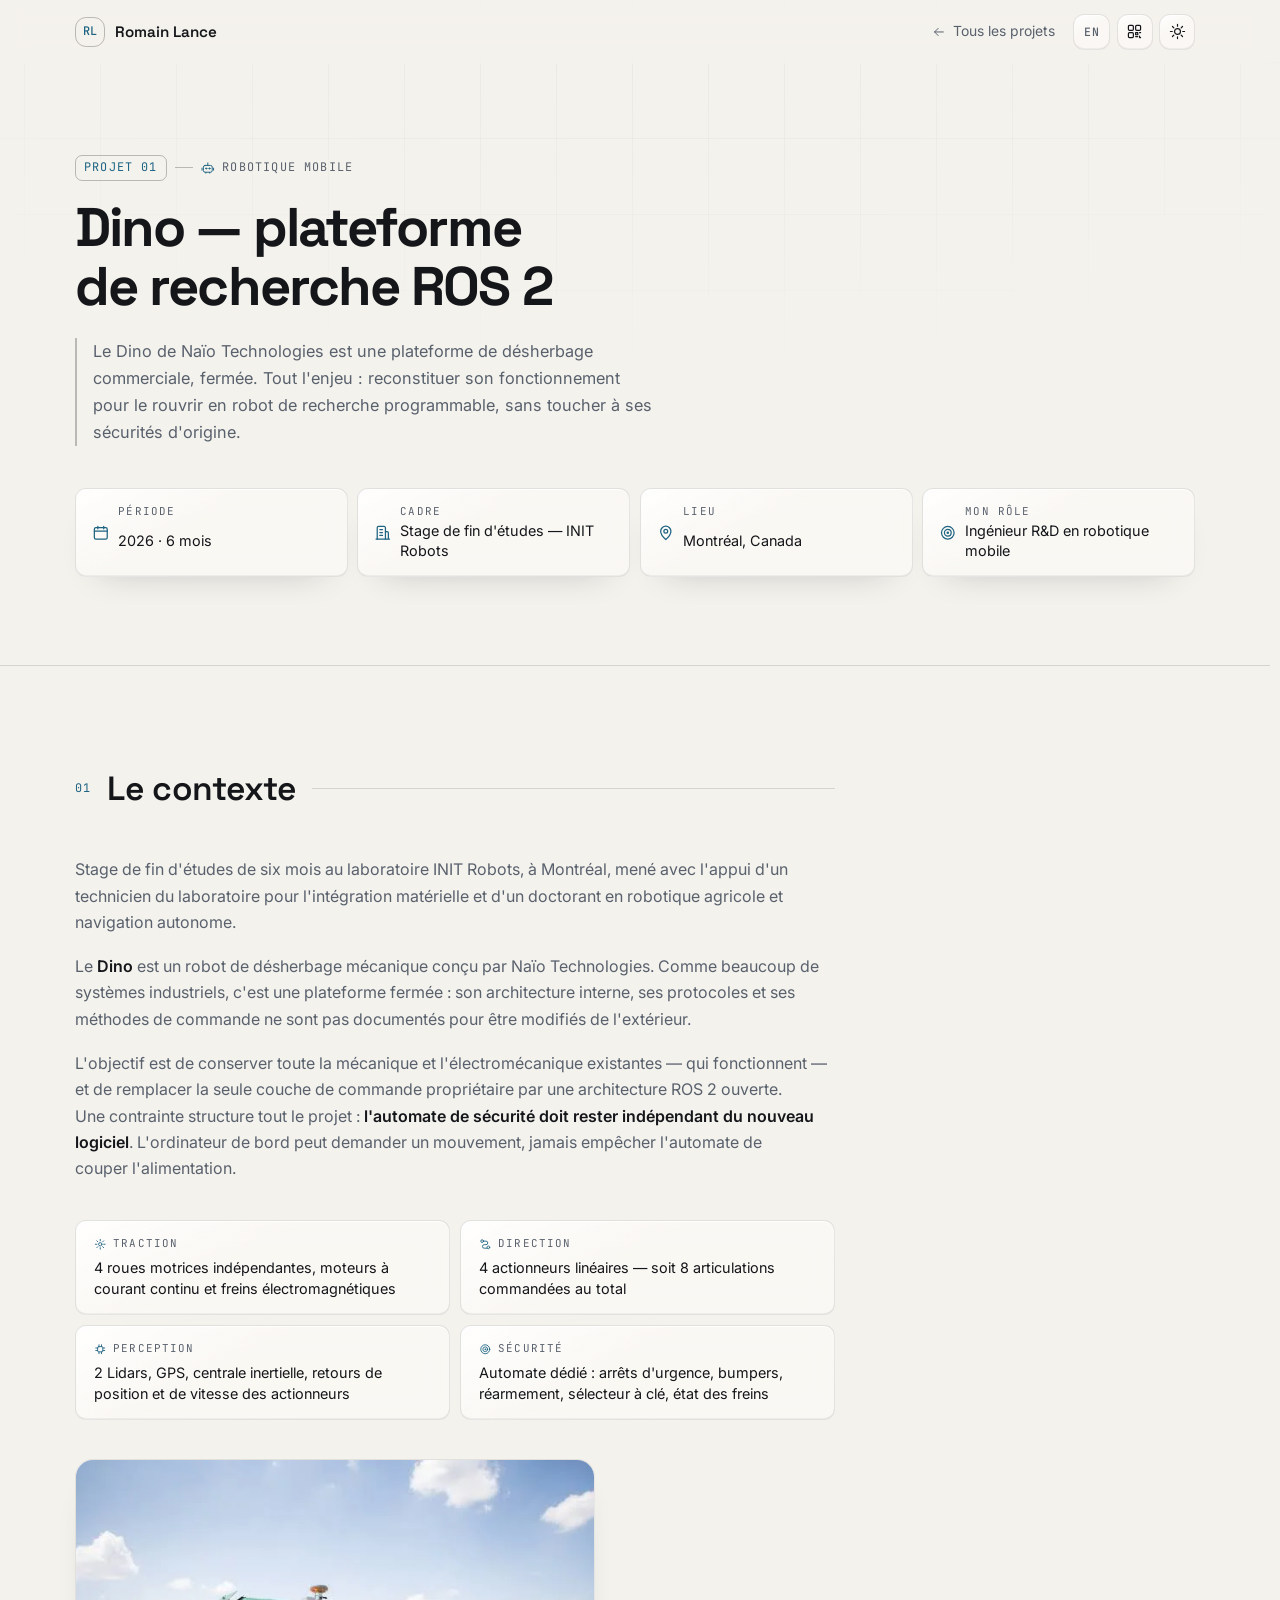
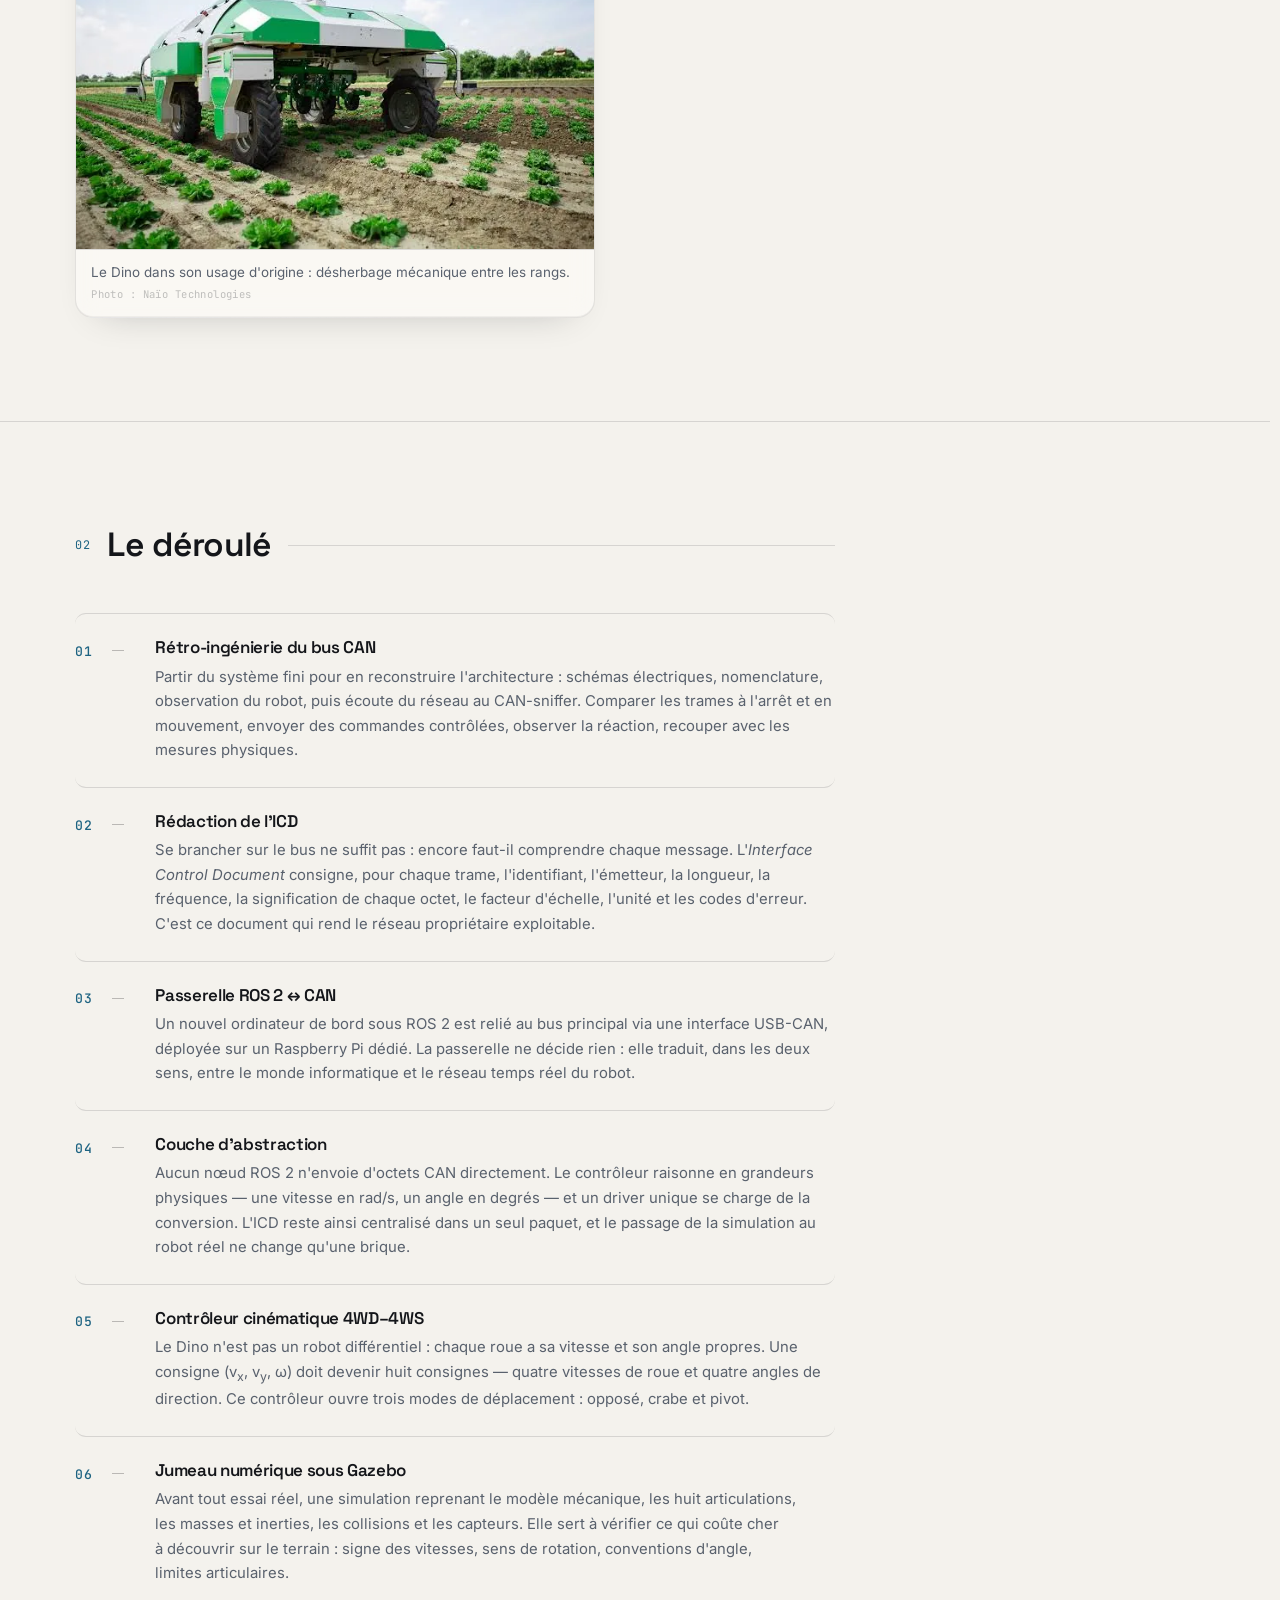
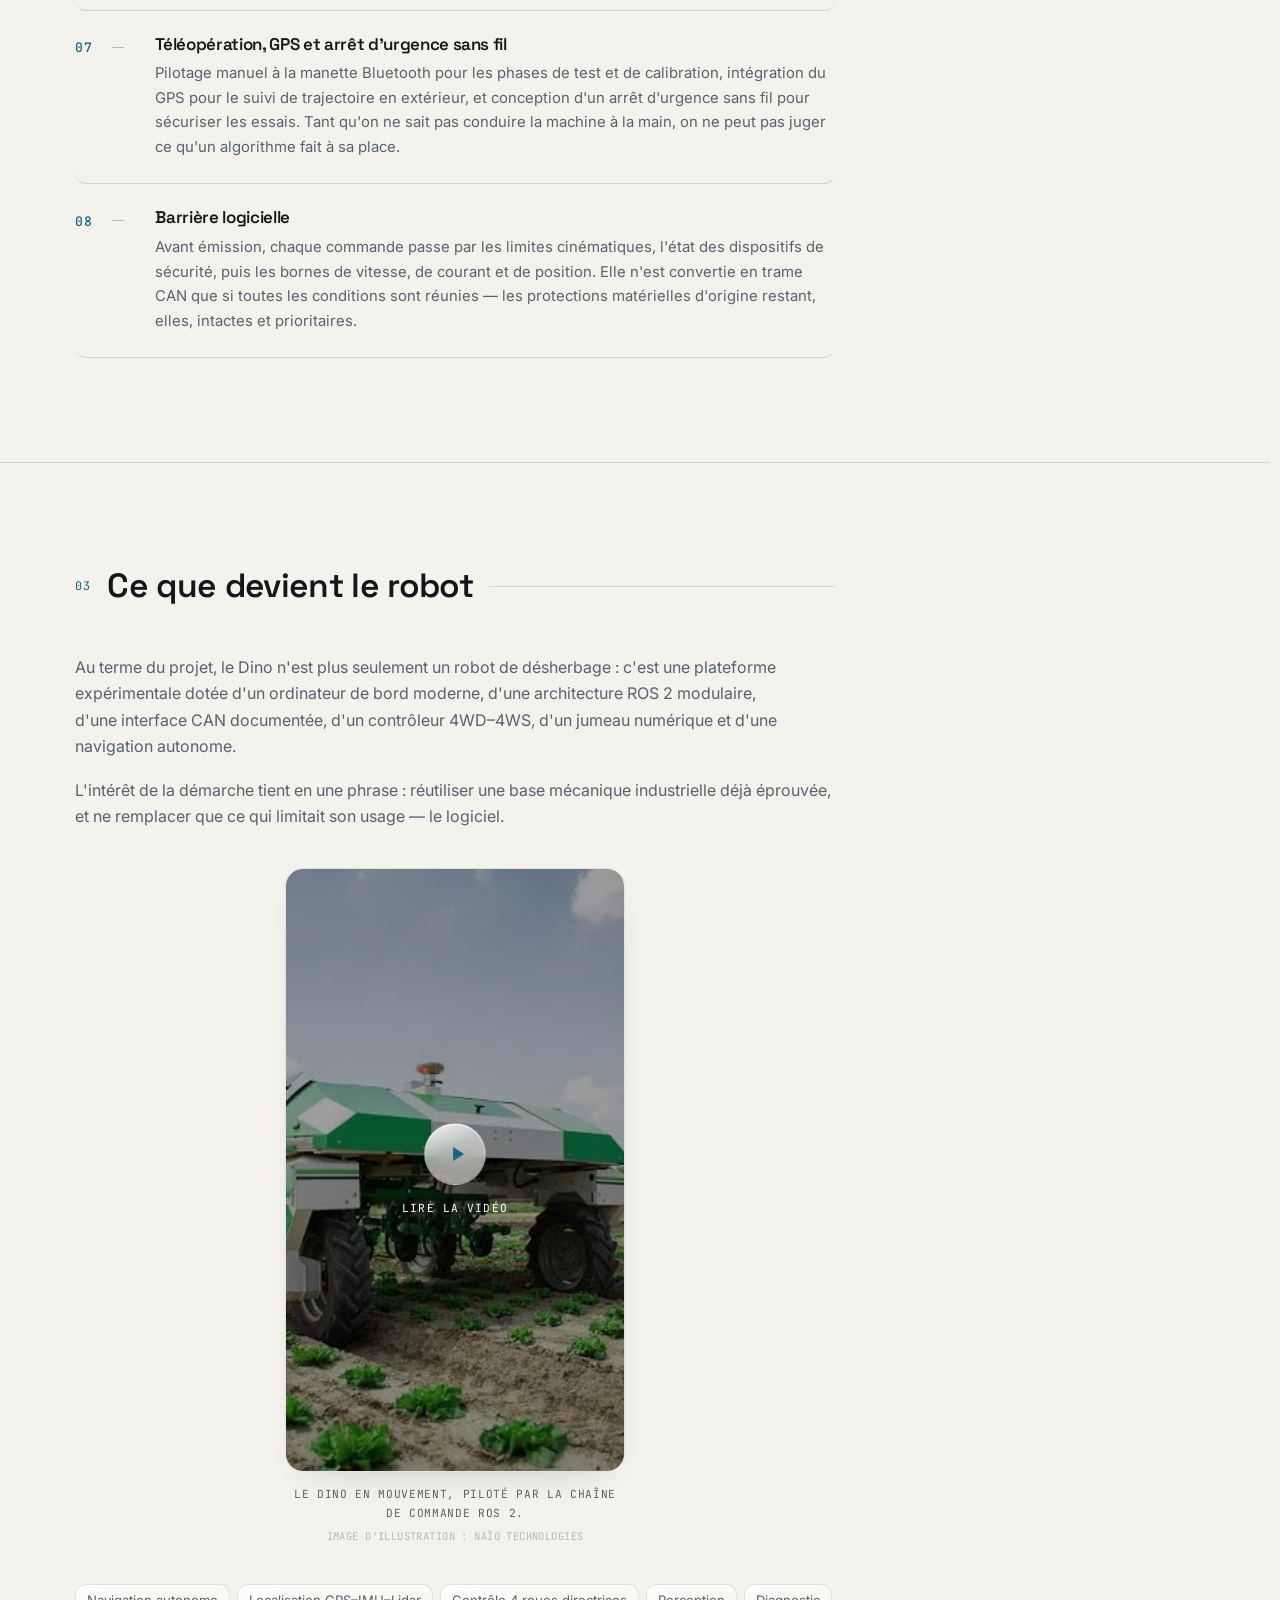
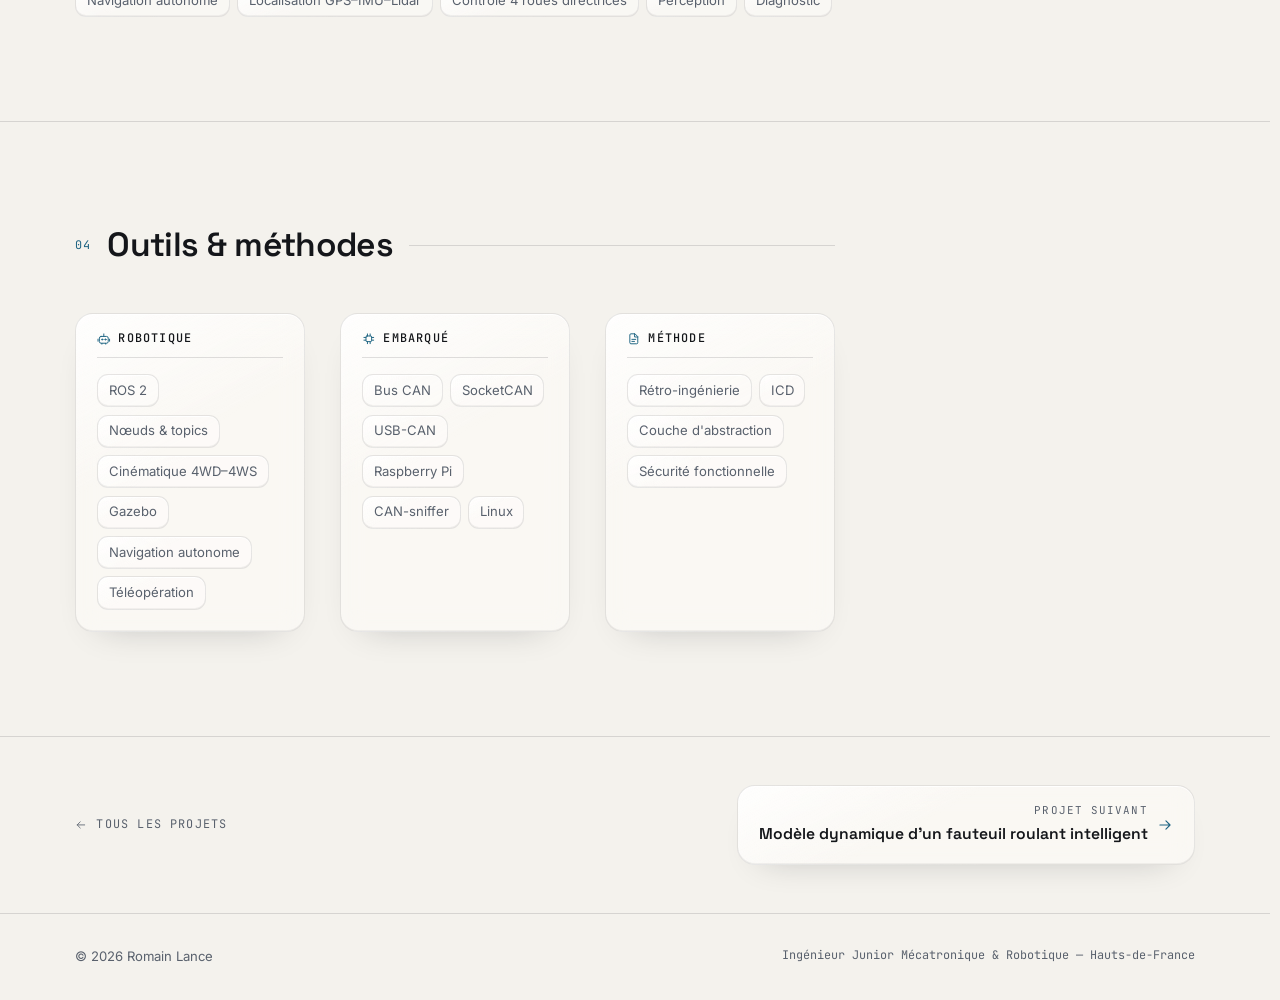
==== commit 7293ba9a: "Photos partout, retrait des schémas SVG et rythme vertical unifié Photos - Les cartes Dino et rover " ====
--- a/projets/dino-plateforme-ros2.html
+++ b/projets/dino-plateforme-ros2.html
@@ -85,64 +85,47 @@
     <section class="phero">
       <div class="phero__aura" aria-hidden="true"></div>
 
-      <div class="wrap phero__grid">
-        <div class="phero__text">
-          <p class="eyebrow intro" data-intro="1">
-            <span class="phero__num">Projet 01</span>
-            <span class="phero__sep" aria-hidden="true"></span>
-            <svg class="ico" aria-hidden="true"><use href="#i-robot"></use></svg>
-            Robotique mobile
-          </p>
-
-          <h1 class="phero__title">
-            <span class="line intro" data-intro="2"><span>Dino — plateforme</span></span>
-            <span class="line intro" data-intro="3"><span>de recherche ROS 2</span></span>
-          </h1>
-
-          <p class="phero__lede intro" data-intro="4">
-            Le Dino de Naïo Technologies est une plateforme de désherbage commerciale, fermée.
-            Tout l'enjeu : reconstituer son fonctionnement pour le rouvrir en robot de recherche
-            programmable, sans toucher à ses sécurités d'origine.
-          </p>
-
-          <ul class="phero__meta intro" data-intro="5">
-            <li class="tilt">
-              <svg class="ico" aria-hidden="true"><use href="#i-calendar"></use></svg>
-              <span class="phero__k">Période</span>
-              <span class="phero__v">2026 · 6 mois</span>
-            </li>
-            <li class="tilt">
-              <svg class="ico" aria-hidden="true"><use href="#i-building"></use></svg>
-              <span class="phero__k">Cadre</span>
-              <span class="phero__v">Stage de fin d'études — INIT Robots</span>
-            </li>
-            <li class="tilt">
-              <svg class="ico" aria-hidden="true"><use href="#i-pin"></use></svg>
-              <span class="phero__k">Lieu</span>
-              <span class="phero__v">Montréal, Canada</span>
-            </li>
-            <li class="tilt">
-              <svg class="ico" aria-hidden="true"><use href="#i-target"></use></svg>
-              <span class="phero__k">Mon rôle</span>
-              <span class="phero__v">Ingénieur R&amp;D en robotique mobile</span>
-            </li>
-          </ul>
-        </div>
-
-        <figure class="phero__figure intro tilt" data-intro="4">
-          <svg class="diagram diagram--lg" viewBox="0 0 200 120" aria-hidden="true">
-            <path class="diagram__grid" d="M0 30h200M0 60h200M0 90h200M40 0v120M80 0v120M120 0v120M160 0v120"/>
-            <path class="diagram__draw" d="M56 34h12v26h11M56 86h12V60M121 60h11V34h12M132 60v26h12"/>
-            <rect class="diagram__box" x="14" y="22" width="42" height="24" rx="3"/>
-            <rect class="diagram__box" x="14" y="74" width="42" height="24" rx="3"/>
-            <rect class="diagram__box" x="79" y="48" width="42" height="24" rx="3"/>
-            <rect class="diagram__box" x="144" y="22" width="42" height="24" rx="3"/>
-            <rect class="diagram__box" x="144" y="74" width="42" height="24" rx="3"/>
-            <circle class="diagram__dot" cx="68" cy="60" r="3"/>
-            <circle class="diagram__dot" cx="132" cy="60" r="3"/>
-          </svg>
-          <figcaption>Nœuds ROS 2, passerelle et réseau CAN — représentation schématique</figcaption>
-        </figure>
+      <div class="wrap phero__head">
+        <p class="eyebrow intro" data-intro="1">
+          <span class="phero__num">Projet 01</span>
+          <span class="phero__sep" aria-hidden="true"></span>
+          <svg class="ico" aria-hidden="true"><use href="#i-robot"></use></svg>
+          Robotique mobile
+        </p>
+
+        <h1 class="phero__title">
+          <span class="line intro" data-intro="2"><span>Dino — plateforme</span></span>
+          <span class="line intro" data-intro="3"><span>de recherche ROS 2</span></span>
+        </h1>
+
+        <p class="phero__lede intro" data-intro="4">
+          Le Dino de Naïo Technologies est une plateforme de désherbage commerciale, fermée.
+          Tout l'enjeu : reconstituer son fonctionnement pour le rouvrir en robot de recherche
+          programmable, sans toucher à ses sécurités d'origine.
+        </p>
+
+        <ul class="phero__meta intro" data-intro="5">
+          <li class="tilt">
+            <svg class="ico" aria-hidden="true"><use href="#i-calendar"></use></svg>
+            <span class="phero__k">Période</span>
+            <span class="phero__v">2026 · 6 mois</span>
+          </li>
+          <li class="tilt">
+            <svg class="ico" aria-hidden="true"><use href="#i-building"></use></svg>
+            <span class="phero__k">Cadre</span>
+            <span class="phero__v">Stage de fin d'études — INIT Robots</span>
+          </li>
+          <li class="tilt">
+            <svg class="ico" aria-hidden="true"><use href="#i-pin"></use></svg>
+            <span class="phero__k">Lieu</span>
+            <span class="phero__v">Montréal, Canada</span>
+          </li>
+          <li class="tilt">
+            <svg class="ico" aria-hidden="true"><use href="#i-target"></use></svg>
+            <span class="phero__k">Mon rôle</span>
+            <span class="phero__v">Ingénieur R&amp;D en robotique mobile</span>
+          </li>
+        </ul>
       </div>
     </section>
 
@@ -198,6 +181,18 @@
             <span class="spec__v">Automate dédié : arrêts d'urgence, bumpers, réarmement, sélecteur à clé, état des freins</span>
           </div>
         </div>
+
+        <div class="shots shots--single reveal" data-reveal="up">
+          <figure class="shot tilt">
+            <img src="../assets/projets/dino/1.webp" width="678" height="452"
+                 loading="lazy" decoding="async"
+                 alt="Le Dino de Naïo Technologies au travail dans un champ de salades">
+            <figcaption>
+              Le Dino dans son usage d'origine : désherbage mécanique entre les rangs.
+              <span class="shot__credit">Photo : Naïo Technologies</span>
+            </figcaption>
+          </figure>
+        </div>
       </div>
     </section>
 
@@ -347,13 +342,17 @@
         </div>
 
         <figure class="filmstrip filmstrip--portrait reveal" data-reveal="up">
-          <div class="embed tilt" data-portrait data-video="Ehp5dpJvLVo" data-label="Dino">
+          <div class="embed tilt" data-portrait data-video="Ehp5dpJvLVo" data-label="Dino"
+               data-poster="../assets/projets/dino/1.webp">
             <!-- Repli sans JavaScript : le lien vers la vidéo reste utilisable -->
             <a href="https://youtube.com/shorts/Ehp5dpJvLVo" target="_blank" rel="noopener noreferrer">
               Voir la vidéo sur YouTube
             </a>
           </div>
-          <figcaption>Le Dino en mouvement, piloté par la chaîne de commande ROS 2.</figcaption>
+          <figcaption>
+            Le Dino en mouvement, piloté par la chaîne de commande ROS 2.
+            <span class="shot__credit">Image d'illustration : Naïo Technologies</span>
+          </figcaption>
         </figure>
 
         <ul class="tags reveal" data-reveal="up">
--- a/css/style.css
+++ b/css/style.css
@@ -20,17 +20,16 @@
    11. À propos
    12. Timeline (parcours)
    13. Cartes projets et albums
-   14. Diagrammes SVG
-   15. Compétences
-   16. Formation
-   17. Contact
-   18. Pied de page
-   19. Verre liquide
-   20. Fenêtres modales (QR code, albums)
-   21. Effets au pointeur (halo, relief, aimantation)
-   22. Animations d'entrée et apparitions au scroll
-   23. Responsive
-   24. Impression
+   14. Compétences
+   15. Formation
+   16. Contact
+   17. Pied de page
+   18. Verre liquide
+   19. Fenêtres modales (QR code, albums)
+   20. Effets au pointeur (halo, relief, aimantation)
+   21. Animations d'entrée et apparitions au scroll
+   22. Responsive
+   23. Impression
    ========================================================================== */
 
 
@@ -313,7 +312,7 @@
   position: relative;
   padding-block: clamp(4rem, 9vw, 6.5rem);
   scroll-margin-top: calc(var(--nav-h) + 24px);
-  /* Garde-fou : une apparition qui décale un élément vers la droite (voir §20)
+  /* Garde-fou : une apparition qui décale un élément vers la droite (voir §21)
      élargirait sinon la page. Cantonné aux sections — sur <html> ou <body>,
      la valeur se propagerait au viewport et casserait la barre sticky.
      `clip` et non `hidden` : aucun conteneur de défilement n'est créé, donc
@@ -656,7 +655,7 @@
   line-height: .92;
 }
 
-/* Chaque ligne masque son contenu, qui remonte à l'entrée (voir §20) */
+/* Chaque ligne masque son contenu, qui remonte à l'entrée (voir §21) */
 .line {
   display: block;
   overflow: hidden;
@@ -768,7 +767,7 @@
   display: block;
   overflow: hidden;
   padding: 10px;
-  /* Le relief lui-même est défini une seule fois, avec la classe .tilt (§19) */
+  /* Le relief lui-même est défini une seule fois, avec la classe .tilt (§18) */
   transition: transform .35s var(--ease-out), box-shadow .35s ease;
 }
 .cv:hover { box-shadow: 0 30px 60px -28px var(--glass-cast); }
@@ -1073,6 +1072,23 @@
 
 .tl__body .tags { margin-top: 1rem; }
 
+/* Renvoi vers la page d'un projet issu de cette expérience */
+.tl__link {
+  display: inline-flex;
+  align-items: center;
+  gap: .5rem;
+  margin-top: 1.1rem;
+  font-family: var(--font-mono);
+  font-size: .72rem;
+  letter-spacing: .1em;
+  text-transform: uppercase;
+  color: var(--accent);
+  transition: gap .25s var(--ease-out);
+}
+.tl__link:hover { gap: .8rem; }
+.tl__link .ico { transition: transform .3s var(--ease-out); }
+.tl__link:hover .ico { transform: translateX(3px); }
+
 /* Vignette photo d'une expérience : elle ouvre la visionneuse des albums.
    Format volontairement modeste — la timeline reste une liste, la photo
    l'illustre sans la transformer en galerie. */
@@ -1139,7 +1155,7 @@
   flex-direction: column;
   background: var(--bg);
   overflow: hidden;
-  /* Le relief lui-même est défini une seule fois, avec la classe .tilt (§19) */
+  /* Le relief lui-même est défini une seule fois, avec la classe .tilt (§18) */
   transition: border-color .3s ease, transform .35s var(--ease-out),
               box-shadow .35s ease;
 }
@@ -1202,6 +1218,24 @@
    deux thèmes, l'encre du texte courant y disparaîtrait. */
 .pcard__media--photo .pcard__index { color: #fff; opacity: .5; }
 .pcard:hover .pcard__media--photo .pcard__index { opacity: .78; }
+
+/* Crédit d'une photo dont je ne suis pas l'auteur. Discret mais lisible :
+   c'est une mention obligatoire, pas une décoration. */
+.pcard__credit {
+  position: absolute;
+  z-index: 1;
+  left: .9rem;
+  bottom: .7rem;
+  padding: .16rem .5rem;
+  border-radius: 999px;
+  background: rgba(20, 22, 26, .55);
+  backdrop-filter: blur(6px);
+  -webkit-backdrop-filter: blur(6px);
+  font-family: var(--font-mono);
+  font-size: .62rem;
+  letter-spacing: .05em;
+  color: rgba(255, 255, 255, .82);
+}
 
 /* --- Corps --- */
 .pcard__body {
@@ -1386,59 +1420,7 @@
 .album:hover .album__cta .ico { transform: translateX(4px); }
 
 
-/* 14. DIAGRAMMES SVG
-   --------------------------------------------------------------------------
-   Illustrations abstraites dessinées en SVG plutôt qu'en images : aucune
-   ressource externe, et le trait suit la couleur du thème. */
-.diagram {
-  display: block;
-  width: 100%;
-  height: auto;
-  overflow: visible;
-}
-.diagram--lg { max-width: 420px; }
-
-.diagram__grid  { stroke: var(--line); stroke-width: .5; fill: none; }
-.diagram__axis  { stroke: var(--line-2); stroke-width: .8; fill: none; }
-.diagram__box   { stroke: var(--accent); stroke-width: 1.4; fill: none; opacity: .75; }
-.diagram__dot   { fill: var(--accent); }
-
-/* Le tracé principal se dessine à l'apparition de la carte */
-.diagram__draw {
-  stroke: var(--accent);
-  stroke-width: 1.8;
-  fill: none;
-  stroke-linecap: round;
-  stroke-dasharray: 900;
-  stroke-dashoffset: 900;
-}
-.is-visible .diagram__draw,
-.intro-done .diagram__draw {
-  animation: drawLine 2s var(--ease-out) forwards;
-}
-@keyframes drawLine { to { stroke-dashoffset: 0; } }
-
-/* Les points apparaissent après le tracé */
-.diagram__dot {
-  opacity: 0;
-  transform-box: fill-box;
-  transform-origin: center;
-}
-.is-visible .diagram__dot,
-.intro-done .diagram__dot {
-  animation: popDot .5s var(--ease-out) forwards;
-}
-.is-visible .diagram__dot:nth-of-type(2),
-.intro-done .diagram__dot:nth-of-type(2) { animation-delay: .15s; }
-.is-visible .diagram__dot:nth-of-type(3),
-.intro-done .diagram__dot:nth-of-type(3) { animation-delay: .3s; }
-@keyframes popDot {
-  from { opacity: 0; transform: scale(0); }
-  to   { opacity: 1; transform: scale(1); }
-}
-
-
-/* 15. COMPÉTENCES
+/* 14. COMPÉTENCES
    -------------------------------------------------------------------------- */
 .skills {
   display: grid;
@@ -1455,7 +1437,7 @@
   /* Marge intérieure franche : depuis que le bloc est un panneau de verre,
      le contenu ne doit plus toucher l'arête. */
   padding: 1.15rem 1.3rem 1.35rem;
-  /* Le relief lui-même est défini une seule fois, avec la classe .tilt (§19) */
+  /* Le relief lui-même est défini une seule fois, avec la classe .tilt (§18) */
   transition: transform .35s var(--ease-out);
 }
 
@@ -1607,7 +1589,7 @@
 }
 
 
-/* 16. FORMATION
+/* 15. FORMATION
    --------------------------------------------------------------------------
    Mêmes cartes de verre que le reste du site, avec relief au pointeur : les
    anciennes lignes de liste rompaient la direction artistique. */
@@ -1623,7 +1605,7 @@
   gap: .5rem;
   align-content: start;
   padding: 1.4rem 1.5rem 1.5rem;
-  /* Le relief lui-même est défini une seule fois, avec la classe .tilt (§19) */
+  /* Le relief lui-même est défini une seule fois, avec la classe .tilt (§18) */
   transition: transform .35s var(--ease-out), border-color .3s ease, box-shadow .35s ease;
 }
 .edu__item:hover { border-color: var(--accent); }
@@ -1679,7 +1661,7 @@
 .edu__place .ico { color: var(--accent); }
 
 
-/* 17. CONTACT
+/* 16. CONTACT
    -------------------------------------------------------------------------- */
 .contact {
   display: grid;
@@ -1783,7 +1765,7 @@
 .field__note { font-size: .78rem; color: var(--muted); line-height: 1.5; }
 
 
-/* 18. PIED DE PAGE
+/* 17. PIED DE PAGE
    -------------------------------------------------------------------------- */
 .footer { border-top: 1px solid var(--line); padding-block: 2rem; }
 .footer__inner {
@@ -1797,7 +1779,7 @@
 .footer__meta { font-family: var(--font-mono); font-size: .74rem; }
 
 
-/* 19. VERRE LIQUIDE
+/* 18. VERRE LIQUIDE
    --------------------------------------------------------------------------
    Surface translucide qui laisse transparaître le fond quadrillé et les
    halos, rehaussée d'un liseré clair sur l'arête haute et d'une ombre sur
@@ -1806,9 +1788,9 @@
 
    Ce bloc arrive délibérément APRÈS les définitions de composants, pour que
    le traitement de surface l'emporte sur les fonds posés plus haut. Les
-   sélecteurs des pages projet (.phero__figure, .phero__meta li,
-   .pnav__link--next) y figurent également : mieux vaut une seule définition
-   de l'effet que deux copies à tenir synchronisées.
+   sélecteurs des pages projet (.phero__meta li, .shot, .pnav__link--next)
+   y figurent également : mieux vaut une seule définition de l'effet que deux
+   copies à tenir synchronisées.
    -------------------------------------------------------------------------- */
 
 /* Panneaux : verre complet, flou d'arrière-plan et ombre portée */
@@ -1822,7 +1804,6 @@
 .tl__shot,
 .embed,
 .shot,
-.phero__figure,
 .phero__meta li,
 .pnav__link--next {
   background: var(--glass-fill), var(--glass-bg);
@@ -1851,7 +1832,6 @@
 
 /* Panneaux teintés : la couche d'accent se pose au-dessus du verre */
 .cv,
-.phero__figure,
 .pcard__media {
   background:
     linear-gradient(150deg, var(--accent-wash), transparent 62%),
@@ -1868,7 +1848,6 @@
 .skill:hover,
 .edu__item:hover,
 .interests:hover,
-.phero__figure:hover,
 .pnav__link--next:hover {
   box-shadow:
     inset 0 1px 0 0 var(--glass-sheen),
@@ -1879,8 +1858,7 @@
 /* Et la même bordure d'accent, pour que le survol se lise partout pareil */
 .skill:hover,
 .interests:hover,
-.contact__form:hover,
-.phero__figure:hover { border-color: var(--accent); }
+.contact__form:hover { border-color: var(--accent); }
 
 /* --- Arrondis --- */
 .pcard,
@@ -1893,7 +1871,6 @@
 .tl__shot,
 .embed,
 .shot,
-.phero__figure,
 .pnav__link--next { border-radius: var(--radius-lg); }
 
 .tags li,
@@ -1941,7 +1918,7 @@
 }
 
 
-/* 20. FENÊTRES MODALES (QR CODE, ALBUMS)
+/* 19. FENÊTRES MODALES (QR CODE, ALBUMS)
    -------------------------------------------------------------------------- */
 .modal {
   position: fixed;
@@ -2298,7 +2275,7 @@
 }
 
 
-/* 21. EFFETS AU POINTEUR
+/* 20. EFFETS AU POINTEUR
    --------------------------------------------------------------------------
    Les variables --mx / --my / --rx / --ry sont mises à jour par
    js/effects.js. En leur absence (pas de JS, écran tactile), les éléments
@@ -2375,17 +2352,13 @@
 }
 .hero__social a:hover { background-size: 100% 1px; }
 
-/* Le schéma d'une carte projet respire légèrement au survol */
-.pcard__media .diagram { transition: transform .5s var(--ease-out); }
-.pcard:hover .pcard__media .diagram { transform: scale(1.035); }
-
 /* Les étiquettes d'une même liste se soulèvent en cascade */
 .tags li { transition-delay: 0ms; }
 .tags:hover li { transition-delay: 40ms; }
 .tags li:hover { transition-delay: 0ms; }
 
 
-/* 22. ANIMATIONS D'ENTRÉE ET APPARITIONS AU SCROLL
+/* 21. ANIMATIONS D'ENTRÉE ET APPARITIONS AU SCROLL
    -------------------------------------------------------------------------- */
 
 /* --- Entrée du hero, jouée une fois au chargement ---
@@ -2442,13 +2415,11 @@
   .reveal-ready .reveal,
   .js-intro .intro { opacity: 1 !important; transform: none !important; }
   .js-intro .intro .line > span { transform: none !important; }
-  .diagram__draw { stroke-dashoffset: 0; }
-  .diagram__dot { opacity: 1; }
   .cv, .pcard, .skill, .edu__item { transform: none !important; }
 }
 
 
-/* 23. RESPONSIVE
+/* 22. RESPONSIVE
    -------------------------------------------------------------------------- */
 
 /* Tablette large : la plaque passe sous le texte du hero */
@@ -2568,10 +2539,10 @@
 }
 
 
-/* 24. IMPRESSION
+/* 23. IMPRESSION
    -------------------------------------------------------------------------- */
 @media print {
-  .nav, .progress, .hero__cta, .hero__scroll, .contact__form,
+  .nav, .progress, .hero__cta, .hero__scroll, .contact__form, .embed,
   .copy, .skip-link, .page-veil, .cv__scan, .hero__aura,
   .modal, .cv__overlay { display: none !important; }
   body { background: #fff; color: #000; }
--- a/css/project.css
+++ b/css/project.css
@@ -3,8 +3,8 @@
    Styles propres aux pages projet (projets/*.html).
 
    Se charge APRÈS css/style.css, dont il réutilise les jetons de thème, les
-   composants communs (étiquettes, en-têtes de section, diagrammes) et les
-   règles d'animation.
+   composants communs (étiquettes, en-têtes de section, matière de verre) et
+   les règles d'animation.
 
    Sommaire
    01. En-tête du projet
@@ -43,14 +43,11 @@
 }
 .phero:hover .phero__aura { opacity: 1; }
 
-.phero__grid {
-  position: relative;
-  z-index: 1;
-  display: grid;
-  grid-template-columns: minmax(0, 1.25fr) minmax(0, .75fr);
-  gap: clamp(2rem, 5vw, 4rem);
-  align-items: center;
-}
+/* En-tête sur une seule colonne depuis le retrait des schémas : le titre et
+   le texte gardent une mesure de lecture confortable, la fiche signalétique
+   s'étale ensuite sur toute la largeur. */
+.phero__head { position: relative; z-index: 1; }
+.phero__head > :not(.phero__meta) { max-width: 62ch; }
 
 /* Numéro de projet, encadré comme une référence de plan */
 .phero__num {
@@ -83,14 +80,14 @@
   color: var(--muted);
 }
 
-/* Fiche signalétique du projet */
+/* Fiche signalétique du projet : une bande de quatre cases sous le titre. */
 .phero__meta {
   display: grid;
-  grid-template-columns: repeat(2, minmax(0, 1fr));
+  grid-template-columns: repeat(auto-fit, minmax(210px, 1fr));
   /* Gouttière réelle plutôt que filets de grille : les cases sont arrondies
      et portent chacune leur bordure (voir « Verre liquide » dans style.css). */
   gap: .6rem;
-  margin-top: 2.2rem;
+  margin-top: clamp(2rem, 4vw, 2.6rem);
 }
 .phero__meta li {
   display: grid;
@@ -116,23 +113,15 @@
 }
 .phero__v { font-size: .9rem; line-height: 1.4; }
 
-/* --- Illustration --- */
-.phero__figure {
-  margin: 0;
-  padding: 1.6rem;
-  transition: transform .35s var(--ease-out);
-}
-.phero__figure figcaption {
-  margin-top: 1rem;
-  padding-top: .8rem;
-  border-top: 1px solid var(--line);
-  font-family: var(--font-mono);
-  font-size: .68rem;
-  letter-spacing: .06em;
-  text-transform: uppercase;
-  color: var(--muted);
-}
-
+/* Rythme vertical d'une section : tout bloc qui suit le texte courant — ou un
+   autre bloc — prend la même respiration. Sans cette règle, une liste
+   d'étiquettes ou une grille d'outils venait se coller au paragraphe
+   précédent, sans aucune marge. */
+.section .wrap > .specs,
+.section .wrap > .shots,
+.section .wrap > .filmstrip,
+.section .wrap > .tags,
+.section .wrap > .toolset { margin-top: clamp(1.8rem, 3.5vw, 2.4rem); }
 
 /* Fiche de caractéristiques : chiffres et contraintes d'un projet, présentés
    en paires clé/valeur sur la même matière de verre que le reste du site. */
@@ -140,7 +129,6 @@
   display: grid;
   grid-template-columns: repeat(auto-fit, minmax(260px, 1fr));
   gap: .6rem;
-  margin-top: 2rem;
 }
 .spec {
   display: grid;
@@ -171,15 +159,14 @@
 .spec__v { font-size: .9rem; line-height: 1.45; color: var(--ink); }
 
 
-/* Photos du projet : le matériel réel, à côté des schémas et du texte.
-   Deux clichés par rangée au maximum — au-delà, la page devient une galerie
-   et le propos se dilue. */
+/* Photos du projet : le matériel réel, à côté du texte. */
 .shots {
   display: grid;
   grid-template-columns: repeat(auto-fit, minmax(240px, 1fr));
   gap: 1rem;
-  margin-top: 2rem;
-}
+}
+/* Un cliché seul ne s'étire pas sur toute la largeur du texte */
+.shots--single { grid-template-columns: minmax(0, 1fr); max-width: 520px; }
 
 .shot {
   margin: 0;
@@ -197,6 +184,10 @@
 }
 .shot:hover img { transform: scale(1.04); }
 
+/* Cliché en hauteur recadré en paysage : centrer verticalement couperait le
+   sujet. On remonte le point d'ancrage. */
+.shot__img--high { object-position: center 30%; }
+
 .shot figcaption {
   padding: .75rem .95rem .85rem;
   border-top: 1px solid var(--line);
@@ -205,9 +196,19 @@
   color: var(--muted);
 }
 
+/* Crédit d'une photo dont je ne suis pas l'auteur */
+.shot__credit {
+  display: block;
+  margin-top: .35rem;
+  font-family: var(--font-mono);
+  font-size: .66rem;
+  letter-spacing: .04em;
+  color: var(--line-2);
+}
+
 /* Vidéo d'un projet, avec sa légende. Le lecteur lui-même est décrit dans
    « Vidéo YouTube » (style.css) et n'appelle YouTube qu'après un clic. */
-.filmstrip { margin: 2rem 0 0; }
+.filmstrip { margin: 0; }
 .filmstrip figcaption {
   margin-top: .8rem;
   font-family: var(--font-mono);
@@ -353,14 +354,6 @@
 
 /* 06. RESPONSIVE
    -------------------------------------------------------------------------- */
-@media (max-width: 900px) {
-  .phero__grid { grid-template-columns: 1fr; }
-  /* Le schéma reste APRÈS le titre : sur une colonne, c'est l'intitulé du
-     projet qui doit arriver en premier, pas l'illustration. */
-  .phero__figure { max-width: 420px; }
-  .diagram--lg { max-width: none; }
-}
-
 @media (max-width: 560px) {
   .phero__meta { grid-template-columns: 1fr; }
 
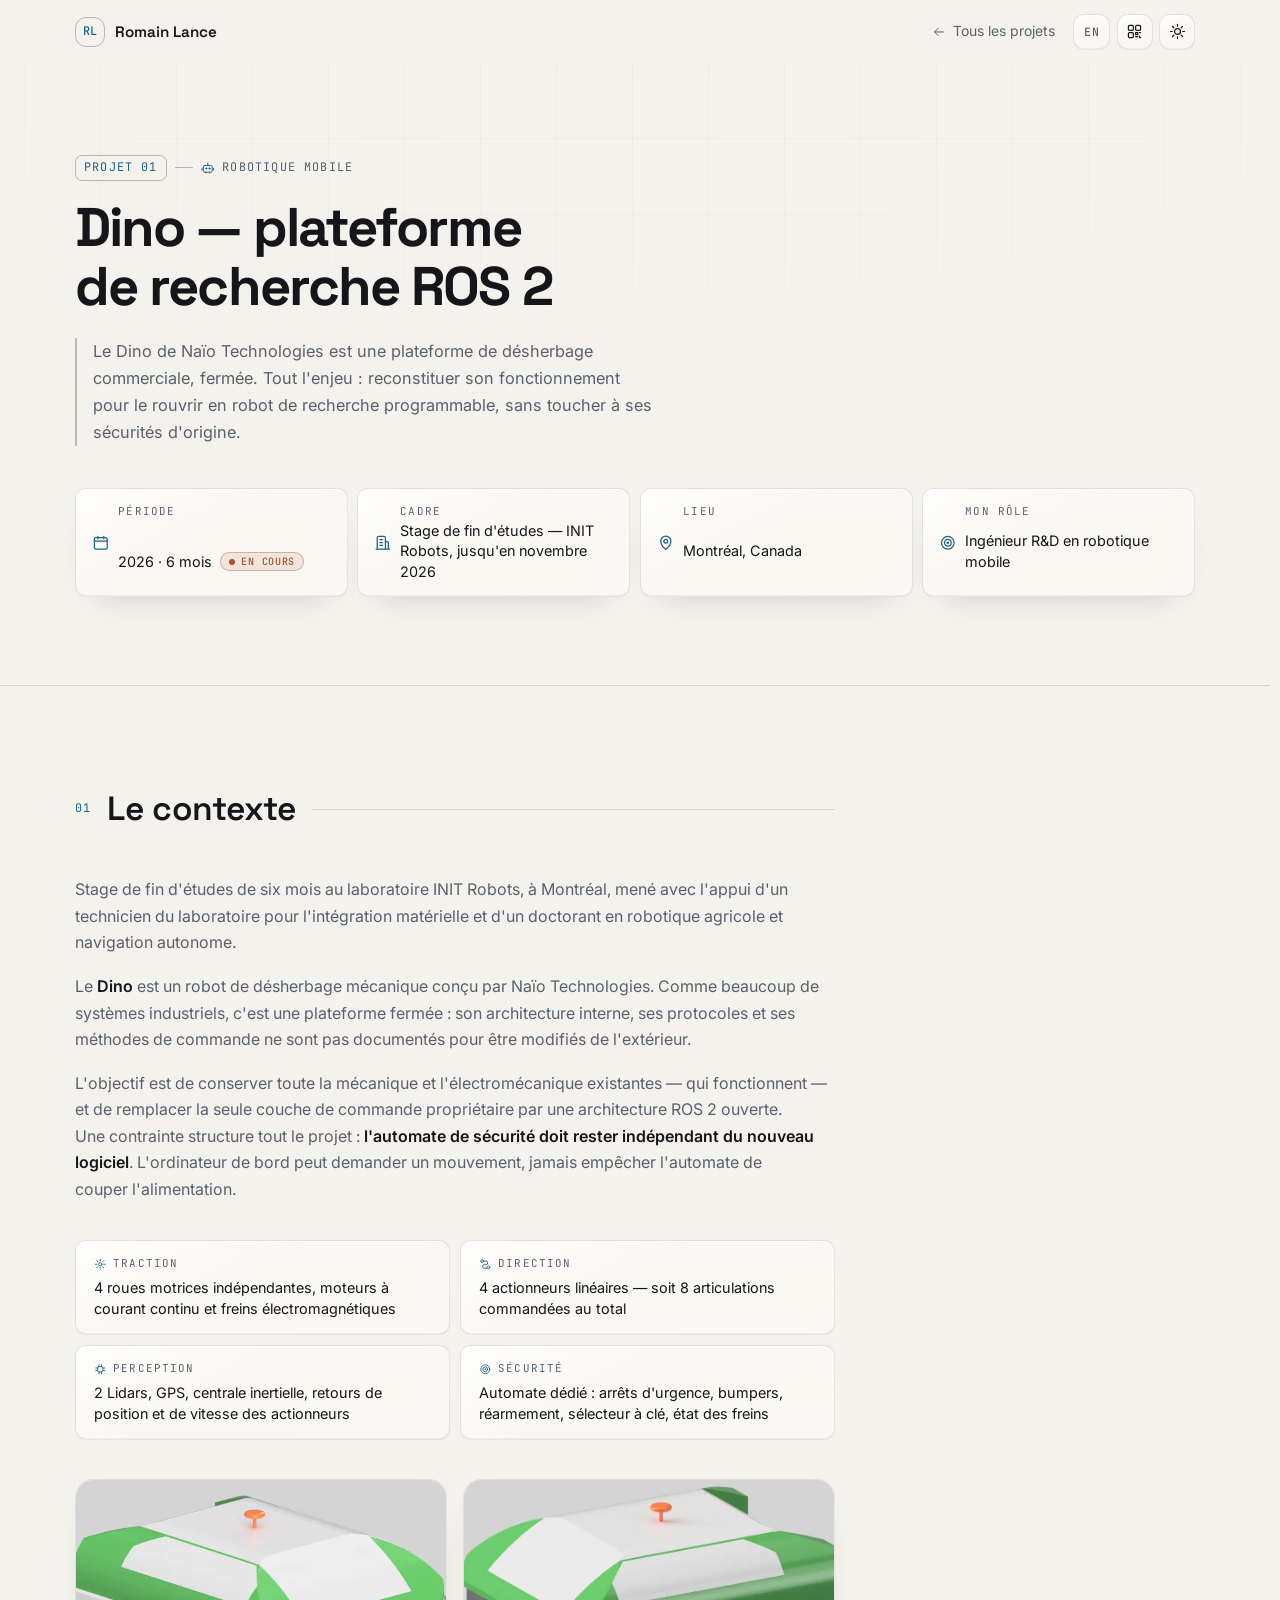
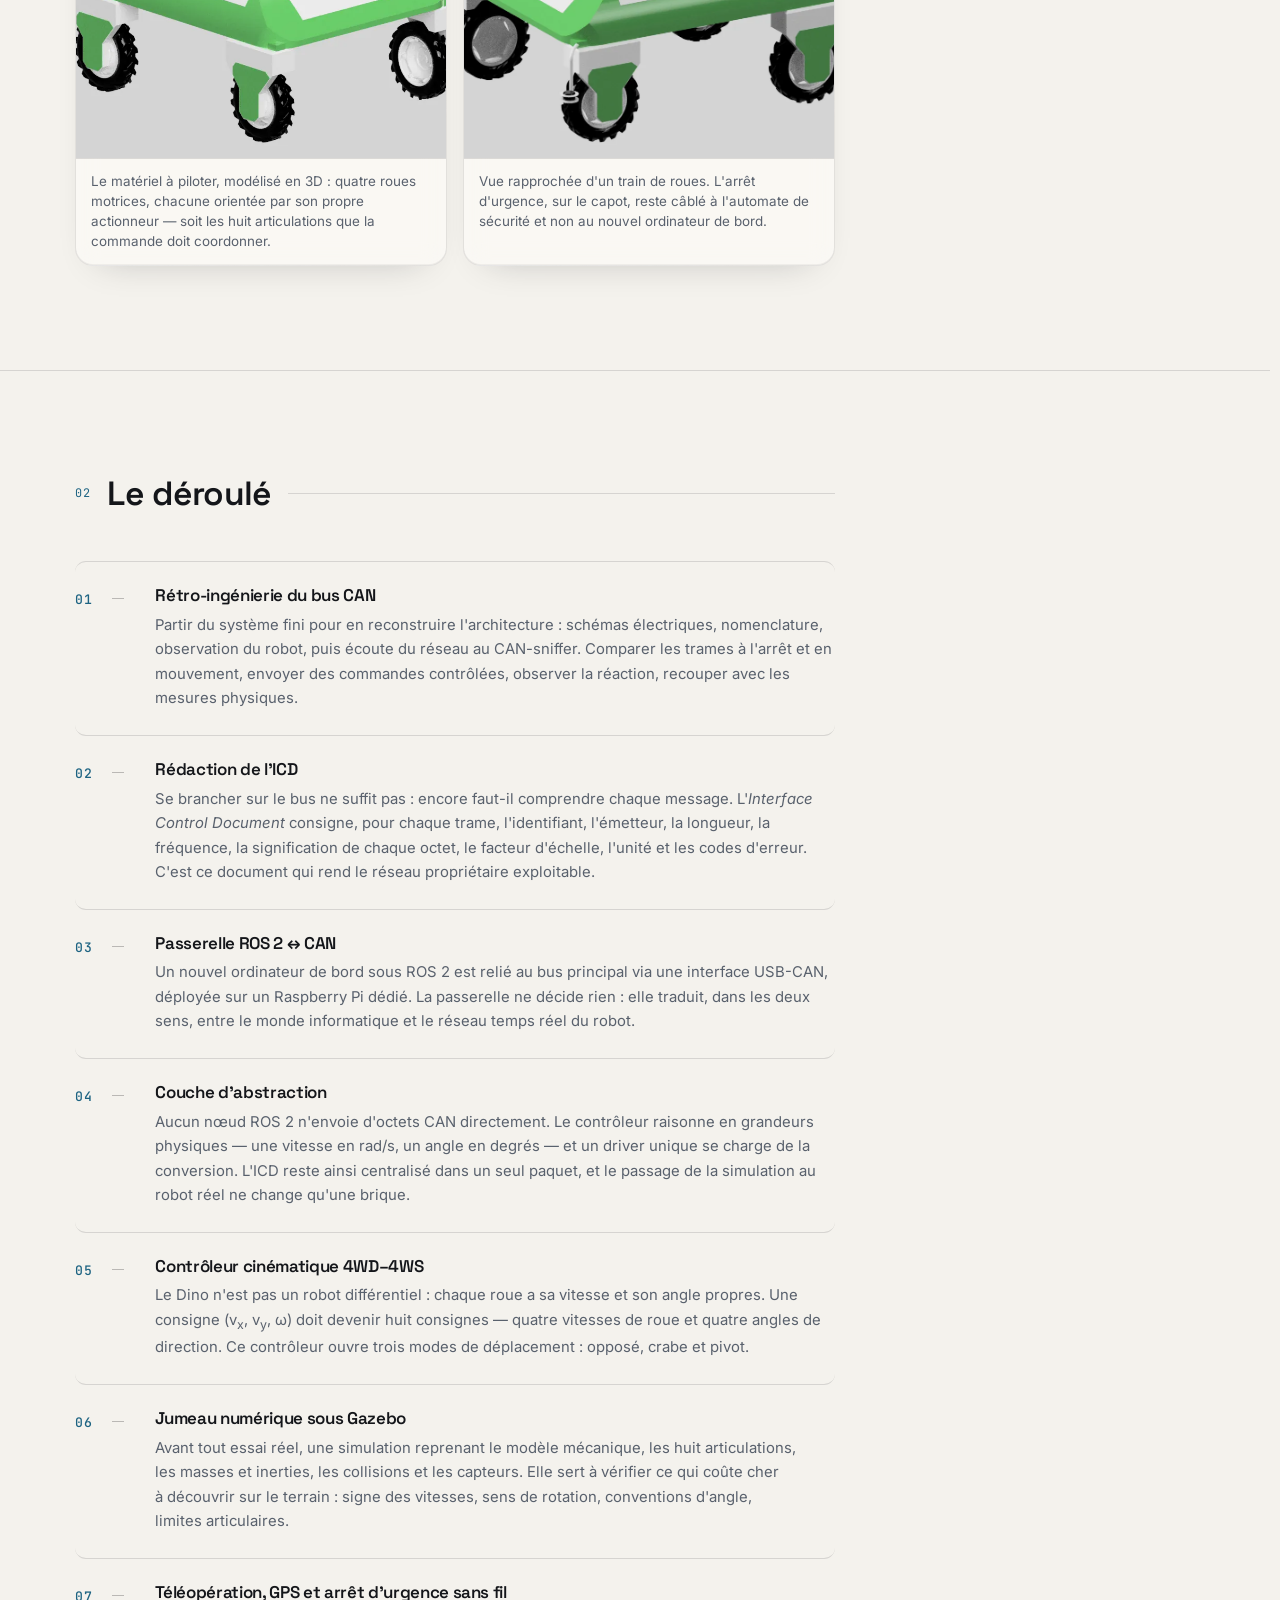
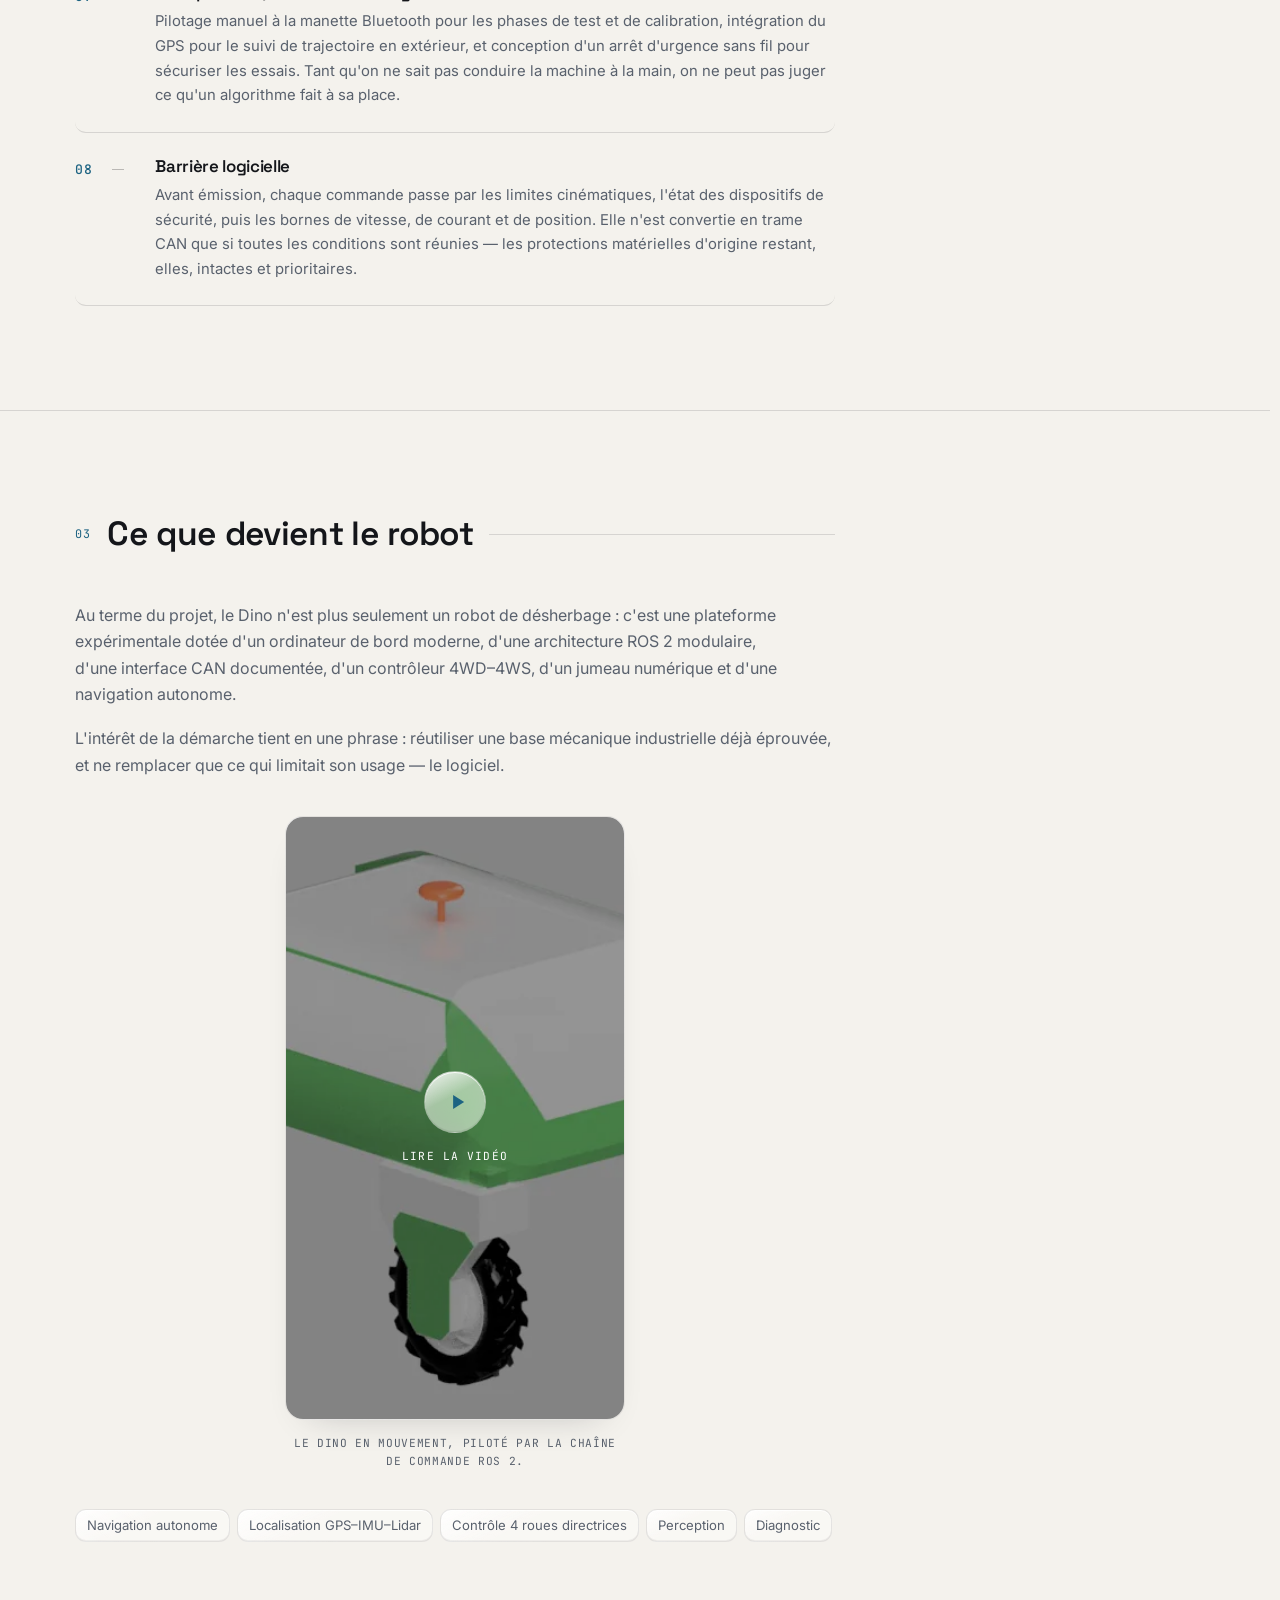
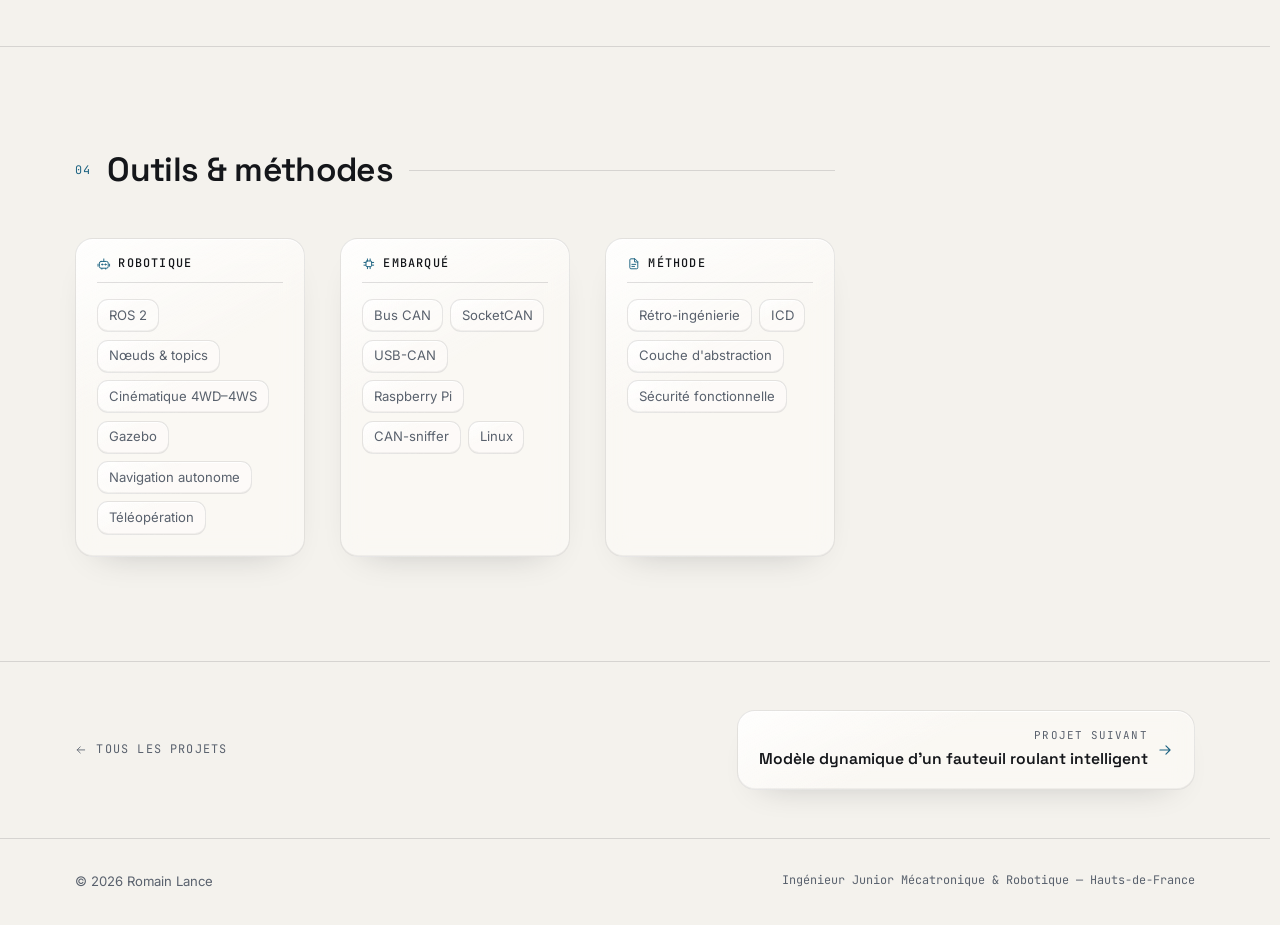
==== commit c33d2c01: "Réécrit les albums avec les vraies descriptions et publie le CV anglais Contenu - Robot tondeuse : l" ====
--- a/projets/dino-plateforme-ros2.html
+++ b/projets/dino-plateforme-ros2.html
@@ -6,6 +6,7 @@
 
   <title>Dino — plateforme de recherche ROS 2 — Romain Lance</title>
   <meta name="description" content="Stage de fin d'études chez INIT Robots à Montréal : transformation d'un robot agricole commercial en plateforme ouverte de recherche sous ROS 2, du modèle cinématique à la navigation autonome.">
+  <link rel="canonical" href="https://romainlance.github.io/portfolio/projets/dino-plateforme-ros2.html">
   <meta name="theme-color" content="#f4f2ed" media="(prefers-color-scheme: light)">
   <meta name="theme-color" content="#0e1014" media="(prefers-color-scheme: dark)">
 
@@ -13,6 +14,11 @@
   <meta property="og:title" content="Dino — plateforme de recherche ROS 2">
   <meta property="og:description" content="Ouvrir un robot agricole commercial pour en faire une plateforme de recherche — INIT Robots, Montréal.">
   <meta property="og:locale" content="fr_FR">
+  <meta property="og:url" content="https://romainlance.github.io/portfolio/projets/dino-plateforme-ros2.html">
+  <meta property="og:image" content="https://romainlance.github.io/portfolio/assets/og-card.jpg">
+  <meta property="og:image:width" content="1200">
+  <meta property="og:image:height" content="630">
+  <meta name="twitter:card" content="summary_large_image">
 
   <link rel="icon" href="data:image/svg+xml,<svg xmlns='http://www.w3.org/2000/svg' viewBox='0 0 100 100'><rect width='100' height='100' rx='18' fill='%231d6382'/><text x='50' y='69' font-family='ui-monospace,monospace' font-size='46' font-weight='700' fill='%23ffffff' text-anchor='middle'>RL</text></svg>">
 
@@ -108,12 +114,15 @@
           <li class="tilt">
             <svg class="ico" aria-hidden="true"><use href="#i-calendar"></use></svg>
             <span class="phero__k">Période</span>
-            <span class="phero__v">2026 · 6 mois</span>
+            <span class="phero__v phero__v--now">
+              2026 · 6 mois
+              <span class="now"><span class="dot" aria-hidden="true"></span> En cours</span>
+            </span>
           </li>
           <li class="tilt">
             <svg class="ico" aria-hidden="true"><use href="#i-building"></use></svg>
             <span class="phero__k">Cadre</span>
-            <span class="phero__v">Stage de fin d'études — INIT Robots</span>
+            <span class="phero__v">Stage de fin d'études — INIT Robots, jusqu'en novembre 2026</span>
           </li>
           <li class="tilt">
             <svg class="ico" aria-hidden="true"><use href="#i-pin"></use></svg>
@@ -182,14 +191,24 @@
           </div>
         </div>
 
-        <div class="shots shots--single reveal" data-reveal="up">
+        <div class="shots reveal" data-reveal="up">
           <figure class="shot tilt">
-            <img src="../assets/projets/dino/1.webp" width="678" height="452"
+            <img class="shot__img--wide" src="../assets/projets/dino/1.webp" width="982" height="534"
                  loading="lazy" decoding="async"
-                 alt="Le Dino de Naïo Technologies au travail dans un champ de salades">
+                 alt="Modèle 3D du robot Dino : châssis surbaissé porté par quatre roues motrices et directrices">
             <figcaption>
-              Le Dino dans son usage d'origine : désherbage mécanique entre les rangs.
-              <span class="shot__credit">Photo : Naïo Technologies</span>
+              Le matériel à piloter, modélisé en 3D : quatre roues motrices, chacune
+              orientée par son propre actionneur — soit les huit articulations que
+              la commande doit coordonner.
+            </figcaption>
+          </figure>
+          <figure class="shot tilt">
+            <img class="shot__img--wide" src="../assets/projets/dino/2.webp" width="1006" height="619"
+                 loading="lazy" decoding="async"
+                 alt="Le même modèle vu de plus bas : les quatre trains de roues et l'arrêt d'urgence sur le capot">
+            <figcaption>
+              Vue rapprochée d'un train de roues. L'arrêt d'urgence, sur le capot,
+              reste câblé à l'automate de sécurité et non au nouvel ordinateur de bord.
             </figcaption>
           </figure>
         </div>
@@ -351,7 +370,6 @@
           </div>
           <figcaption>
             Le Dino en mouvement, piloté par la chaîne de commande ROS 2.
-            <span class="shot__credit">Image d'illustration : Naïo Technologies</span>
           </figcaption>
         </figure>
 
--- a/css/style.css
+++ b/css/style.css
@@ -647,6 +647,27 @@
   100% { box-shadow: 0 0 0 0 transparent; }
 }
 
+/* Étiquette « en cours », réutilisable partout où une expérience n'est pas
+   terminée (frise, carte projet, en-tête de page projet). Elle reprend la
+   pastille pulsée ci-dessus pour rester cohérente avec l'accroche du hero. */
+.now {
+  display: inline-flex;
+  align-items: center;
+  gap: .38rem;
+  padding: .1rem .5rem;
+  border: 1px solid color-mix(in srgb, var(--signal) 38%, transparent);
+  border-radius: 999px;
+  background: color-mix(in srgb, var(--signal) 11%, transparent);
+  font-family: var(--font-mono);
+  font-size: .63rem;
+  font-weight: 500;
+  letter-spacing: .07em;
+  text-transform: uppercase;
+  white-space: nowrap;
+  color: var(--signal);
+}
+.now .dot { width: 6px; height: 6px; }
+
 .hero__name {
   margin-top: 1.1rem;
   font-size: clamp(3rem, 10.5vw, 6.2rem);
@@ -1072,23 +1093,6 @@
 
 .tl__body .tags { margin-top: 1rem; }
 
-/* Renvoi vers la page d'un projet issu de cette expérience */
-.tl__link {
-  display: inline-flex;
-  align-items: center;
-  gap: .5rem;
-  margin-top: 1.1rem;
-  font-family: var(--font-mono);
-  font-size: .72rem;
-  letter-spacing: .1em;
-  text-transform: uppercase;
-  color: var(--accent);
-  transition: gap .25s var(--ease-out);
-}
-.tl__link:hover { gap: .8rem; }
-.tl__link .ico { transition: transform .3s var(--ease-out); }
-.tl__link:hover .ico { transform: translateX(3px); }
-
 /* Vignette photo d'une expérience : elle ouvre la visionneuse des albums.
    Format volontairement modeste — la timeline reste une liste, la photo
    l'illustre sans la transformer en galerie. */
@@ -1126,6 +1130,23 @@
   text-transform: uppercase;
   color: #fff;
 }
+.tl__shot-label .ico { transition: transform .3s var(--ease-out); }
+.tl__shot:hover .tl__shot-label .ico { transform: translateX(3px); }
+
+/* Crédit d'une photo dont je ne suis pas l'auteur, posé en haut de la
+   vignette pour ne pas gêner le libellé du bas. */
+.tl__shot-credit {
+  position: absolute;
+  top: .5rem;
+  left: .55rem;
+  padding: .1rem .4rem;
+  border-radius: 999px;
+  background: rgba(20, 22, 26, .55);
+  font-family: var(--font-mono);
+  font-size: .58rem;
+  letter-spacing: .03em;
+  color: rgba(255, 255, 255, .8);
+}
 
 
 /* 13. CARTES PROJETS ET ALBUMS
@@ -1178,46 +1199,36 @@
 
 /* Variante photographique : la photo occupe toute la vignette, sans marge */
 .pcard__media--photo { padding: 0; overflow: hidden; }
+/* La photo est posée en absolu pour remplir exactement la vignette. En flux,
+   elle gardait ses propres proportions et débordait : c'était alors le
+   `overflow: hidden` du conteneur qui rognait, toujours au centre, et
+   `object-position` n'avait plus aucune prise.
+
+   --focus règle le point de la photo qui reste dans le cadre : 0 % garde le
+   haut, 100 % le bas. Le sujet n'est pas toujours au milieu du cliché. */
 .pcard__photo {
+  position: absolute;
+  inset: 0;
   display: block;
   width: 100%;
   height: 100%;
   object-fit: cover;
+  object-position: center var(--focus, 50%);
   transition: transform .6s var(--ease-out);
 }
 .pcard:hover .pcard__photo { transform: scale(1.05); }
 
-/* Voile bas, pour que le numéro reste lisible sur n'importe quelle photo */
+/* Voile bas, pour que le crédit reste lisible sur n'importe quelle photo */
 .pcard__media--photo::after {
   content: '';
   position: absolute;
   inset: 0;
-  background: linear-gradient(to bottom, var(--glass-cast) 0%, transparent 38%);
-  opacity: .45;
+  background: linear-gradient(to top, var(--glass-cast) 0%, transparent 32%);
+  opacity: .5;
   transition: opacity .35s ease;
   pointer-events: none;
 }
-.pcard:hover .pcard__media--photo::after { opacity: .62; }
-
-.pcard__index {
-  position: absolute;
-  top: .9rem;
-  right: 1.2rem;
-  z-index: 1;
-  font-family: var(--font-mono);
-  font-size: 2.6rem;
-  font-weight: 500;
-  line-height: 1;
-  color: var(--ink);
-  opacity: .07;
-  transition: opacity .35s ease, transform .45s var(--ease-out);
-}
-.pcard:hover .pcard__index { opacity: .16; transform: translateY(-3px); }
-
-/* Sur une photo, le numéro passe en blanc : le voile est sombre dans les
-   deux thèmes, l'encre du texte courant y disparaîtrait. */
-.pcard__media--photo .pcard__index { color: #fff; opacity: .5; }
-.pcard:hover .pcard__media--photo .pcard__index { opacity: .78; }
+.pcard:hover .pcard__media--photo::after { opacity: .68; }
 
 /* Crédit d'une photo dont je ne suis pas l'auteur. Discret mais lisible :
    c'est une mention obligatoire, pas une décoration. */
@@ -1247,14 +1258,18 @@
 
 .pcard__top {
   display: flex;
+  flex-wrap: wrap;
+  align-items: center;
   justify-content: space-between;
-  gap: 1rem;
+  gap: .5rem 1rem;
   padding-bottom: .9rem;
   margin-bottom: 1rem;
   border-bottom: 1px solid var(--line);
 }
+.pcard__when,
 .pcard__year,
 .pcard__team { display: inline-flex; align-items: center; gap: .4rem; }
+.pcard__when { flex-wrap: wrap; gap: .35rem .55rem; }
 .pcard__year { color: var(--accent); }
 
 .pcard__title { color: var(--ink); transition: color .25s ease; }
@@ -1303,7 +1318,9 @@
    schéma. */
 .albums {
   display: grid;
-  grid-template-columns: repeat(auto-fit, minmax(clamp(240px, 30vw, 300px), 1fr));
+  /* auto-fill et non auto-fit : avec quatre cartes sur trois colonnes, la
+     quatrième garderait sinon la largeur de toute une rangée. */
+  grid-template-columns: repeat(auto-fill, minmax(clamp(240px, 26vw, 290px), 1fr));
   gap: clamp(1.2rem, 2.6vw, 1.9rem);
 }
 
@@ -1369,6 +1386,19 @@
 }
 .album__count .ico { width: 1em; height: 1em; }
 
+/* Année du projet, à l'opposé du compteur */
+.album__year {
+  position: absolute;
+  z-index: 1;
+  right: .9rem;
+  bottom: .8rem;
+  font-family: var(--font-mono);
+  font-size: .66rem;
+  letter-spacing: .08em;
+  color: rgba(255, 255, 255, .78);
+  text-shadow: 0 1px 3px rgba(20, 22, 26, .5);
+}
+
 .album__body {
   display: grid;
   gap: .5rem;
@@ -1396,6 +1426,10 @@
   gap: .35rem;
   margin-top: .15rem;
 }
+/* Mêmes étiquettes que partout ailleurs : même matière, même arrondi, et le
+   même soulèvement — chacune réagit à son propre survol, pas à celui de la
+   carte, sinon les trois s'allument d'un bloc et le geste ne désigne plus
+   rien. */
 .album__tags span {
   padding: .22rem .55rem;
   font-size: .76rem;
@@ -1403,7 +1437,12 @@
   transition: border-color .25s ease, color .25s ease,
               transform .25s var(--ease-out), background-color .25s ease;
 }
-.album:hover .album__tags span { border-color: var(--line-2); }
+.album__tags span:hover {
+  border-color: var(--accent);
+  color: var(--ink);
+  background: var(--glass-fill), var(--accent-wash);
+  transform: translateY(-2px);
+}
 
 .album__cta {
   display: inline-flex;
@@ -1477,76 +1516,46 @@
   letter-spacing: .02em;
 }
 
-/* Échelle européenne : les paliers atteints sont pleins, le niveau courant
-   est souligné d'un trait d'accent. */
-.cefr { display: flex; gap: .3rem; }
-.cefr li {
-  position: relative;
-  flex: 1;
-  padding: .3rem 0 .42rem;
-  border-radius: var(--radius-sm);
-  background: var(--surface-2);
-  font-family: var(--font-mono);
-  font-size: .66rem;
-  text-align: center;
-  color: var(--muted);
-  opacity: .55;
-  transition: opacity .3s ease, color .3s ease, background-color .3s ease;
-}
-.cefr .is-reached { opacity: 1; background: var(--accent-wash); color: var(--ink); }
-.cefr .is-current { background: var(--accent); color: var(--accent-ink); font-weight: 500; }
-.cefr .is-current::after {
-  content: '';
-  position: absolute;
-  left: 22%;
-  right: 22%;
-  bottom: -5px;
-  height: 2px;
-  border-radius: 2px;
-  background: var(--accent);
-}
-
-/* Scores réels rapportés à leur maximum réel */
-.scores { display: grid; gap: .5rem; margin-top: .35rem; }
-.scores li {
+/* Certifications d'anglais : le score et son maximum, rien de plus. Une
+   échelle A1→C2 et des jauges disaient trois fois la même chose que la
+   pastille de niveau, et donnaient au bloc un air de bulletin scolaire. */
+.certs {
   display: grid;
-  grid-template-columns: 5.6rem minmax(0, 1fr) auto;
-  align-items: center;
-  gap: .6rem;
-}
-.scores__name {
-  font-family: var(--font-mono);
-  font-size: .68rem;
-  letter-spacing: .06em;
+  grid-template-columns: repeat(auto-fit, minmax(130px, 1fr));
+  gap: .55rem;
+  margin-top: .15rem;
+}
+
+.cert {
+  display: grid;
+  gap: .3rem;
+  padding: .75rem .9rem .8rem;
+  transition: border-color .25s ease, transform .35s var(--ease-out),
+              background-color .25s ease;
+}
+.cert:hover { border-color: var(--accent); background: var(--glass-fill), var(--accent-wash); }
+
+.cert__name {
+  font-family: var(--font-mono);
+  font-size: .64rem;
+  letter-spacing: .1em;
   text-transform: uppercase;
   color: var(--muted);
 }
-.scores__bar {
-  height: 5px;
-  border-radius: 999px;
-  background: var(--surface-2);
-  overflow: hidden;
-}
-.scores__bar > span {
-  display: block;
-  width: var(--v, 0%);
-  height: 100%;
-  border-radius: inherit;
-  background: linear-gradient(90deg, var(--accent), color-mix(in srgb, var(--accent) 55%, var(--signal)));
-  transform-origin: left;
-  transform: scaleX(0);
-  transition: transform 1.1s var(--ease-out) .2s;
-}
-.reveal.is-visible .scores__bar > span,
-.is-visible .scores__bar > span { transform: scaleX(1); }
-
-.scores__value {
-  font-family: var(--font-mono);
-  font-size: .76rem;
+.cert__score {
+  font-family: var(--font-title);
+  font-weight: 600;
+  font-size: 1.2rem;
+  line-height: 1;
   color: var(--ink);
   font-variant-numeric: tabular-nums;
 }
-.scores__value i { font-style: normal; color: var(--muted); font-size: .7em; }
+.cert__score i {
+  font-style: normal;
+  font-size: .58em;
+  font-weight: 500;
+  color: var(--muted);
+}
 
 /* --- Hors du bureau --- */
 .interests {
@@ -1748,12 +1757,21 @@
   font-size: .92rem;
   transition: border-color .2s ease, box-shadow .25s ease;
 }
+/* Au clic comme au clavier, le champ prend la couleur d'accent. */
 .field input:focus,
 .field textarea:focus {
-  outline: none;
   border-color: var(--accent);
   /* On conserve le relief de verre sous l'anneau de focus */
   box-shadow: var(--glass-shadow-stack), 0 0 0 3px var(--accent-wash);
+}
+
+/* Mais l'anneau de verre est à 9 % d'opacité : bien trop discret pour servir
+   seul de repère de focus. Au clavier, le champ reçoit donc le même liseré
+   franc que tous les autres éléments du site. */
+.field input:focus-visible,
+.field textarea:focus-visible {
+  outline: 2px solid var(--accent);
+  outline-offset: 2px;
 }
 .field textarea { resize: vertical; min-height: 110px; }
 
@@ -1818,6 +1836,7 @@
 .tags li,
 .album__tags span,
 .album__nav,
+.cert,
 .icon-btn,
 .btn--ghost,
 .copy,
@@ -1876,6 +1895,7 @@
 .tags li,
 .album__tags span,
 .album__nav,
+.cert,
 .icon-btn,
 .btn--ghost,
 .field input,
--- a/css/project.css
+++ b/css/project.css
@@ -113,6 +113,16 @@
 }
 .phero__v { font-size: .9rem; line-height: 1.4; }
 
+/* Variante des cases qui portent l'étiquette « en cours » : la pastille est
+   un bloc en ligne, on passe en flex pour l'aligner proprement sur le texte
+   et lui permettre de passer à la ligne dans une case étroite. */
+.phero__v--now {
+  display: flex;
+  flex-wrap: wrap;
+  align-items: center;
+  gap: .25rem .5rem;
+}
+
 /* Rythme vertical d'une section : tout bloc qui suit le texte courant — ou un
    autre bloc — prend la même respiration. Sans cette règle, une liste
    d'étiquettes ou une grille d'outils venait se coller au paragraphe
@@ -188,6 +198,11 @@
    sujet. On remonte le point d'ancrage. */
 .shot__img--high { object-position: center 30%; }
 
+/* Rendu CAO nettement plus large que haut : le recadrage en 4/3 lui coupe les
+   côtés, c'est-à-dire les roues. On élargit le cadre. À poser sur toutes les
+   images d'une même rangée, sinon leurs hauteurs ne concordent plus. */
+.shot__img--wide { aspect-ratio: 16 / 10; }
+
 .shot figcaption {
   padding: .75rem .95rem .85rem;
   border-top: 1px solid var(--line);
